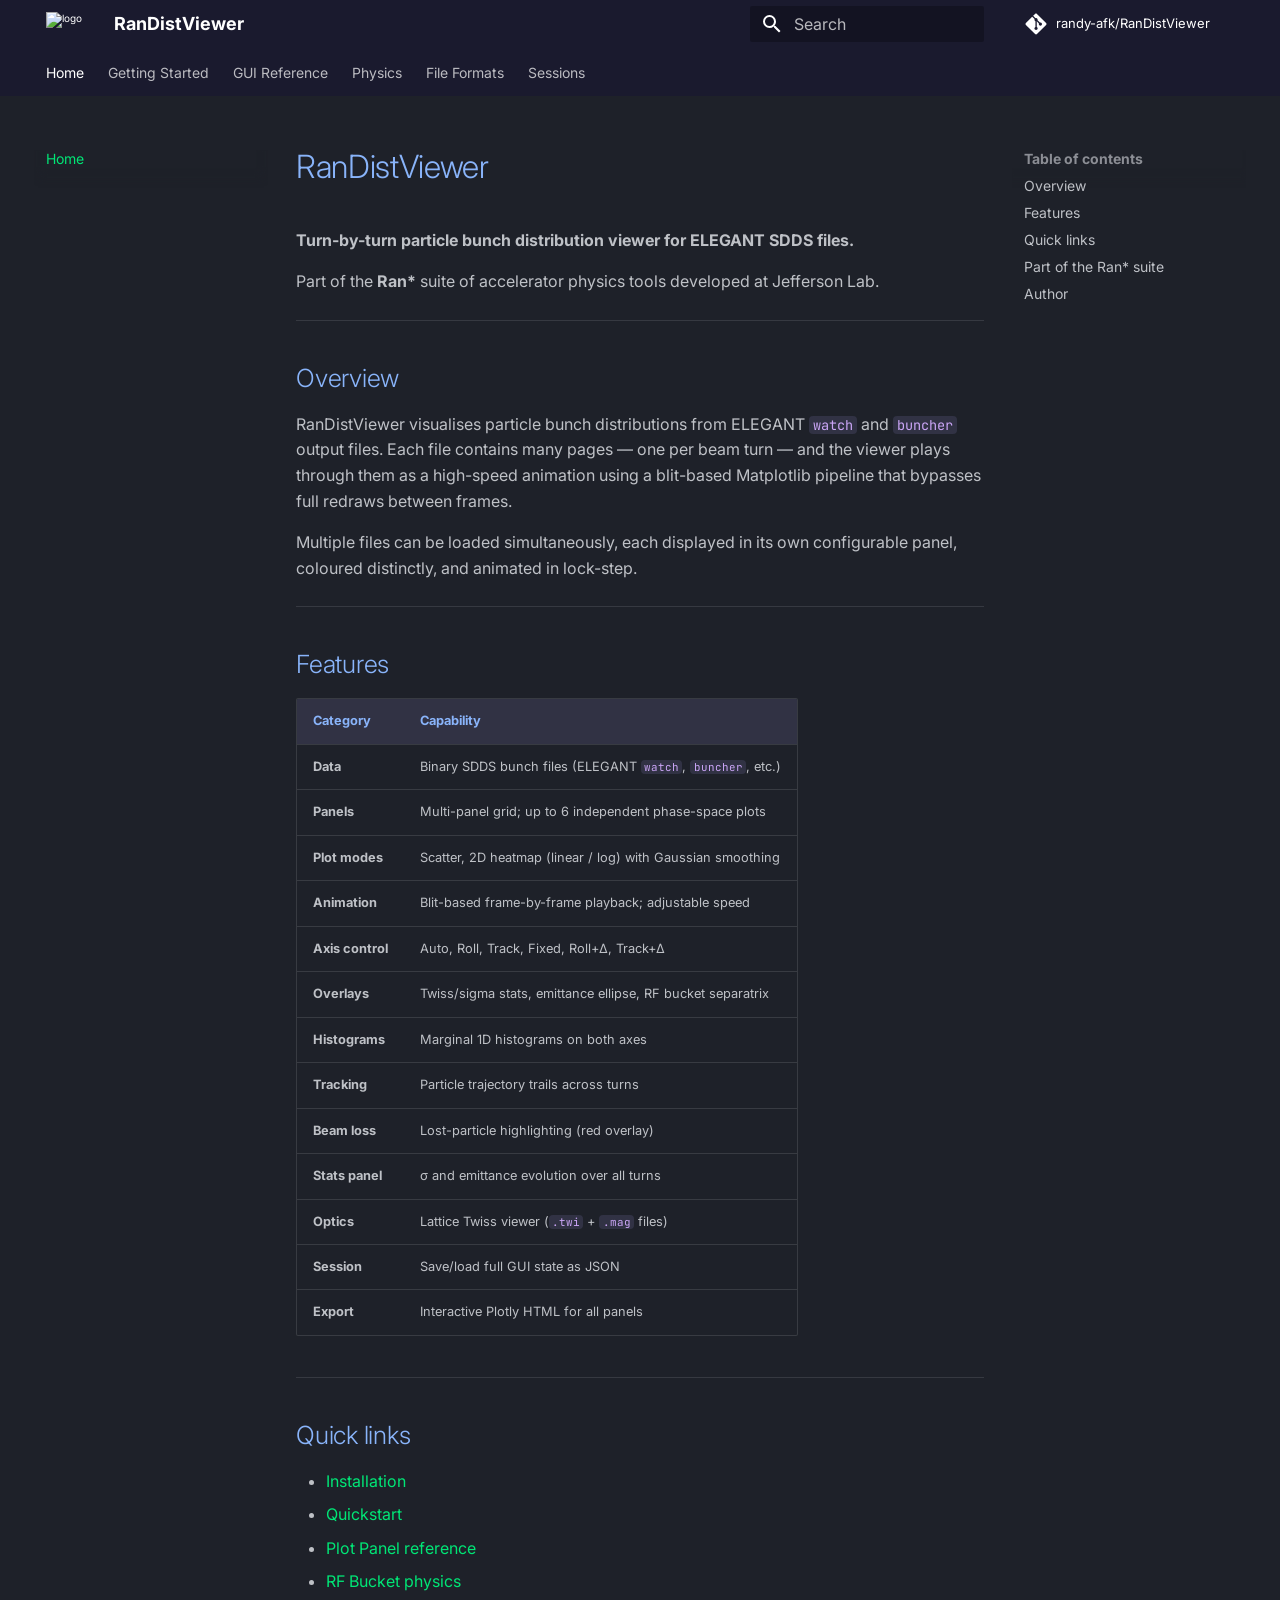
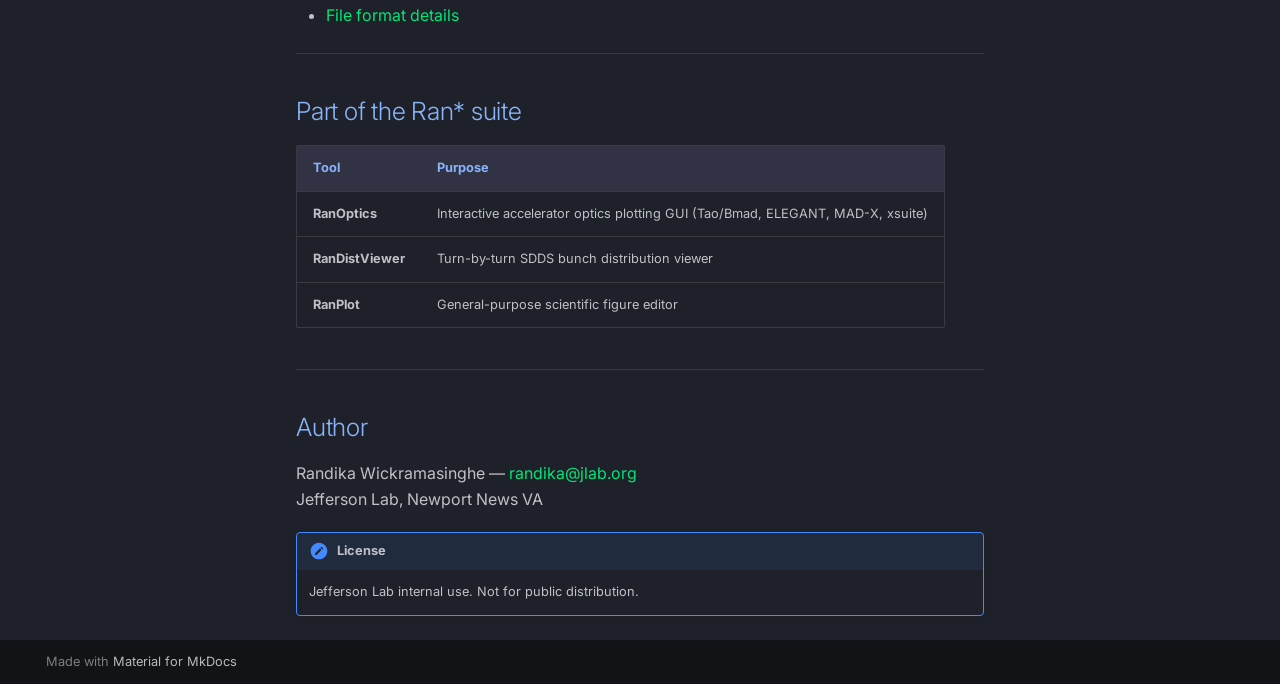
==== index.html @ 309ef25b "Deployed 8bf44b9 with MkDocs version: 1.6.1" ====
<!doctype html>
<html lang="en" class="no-js">
  <head>
    
      <meta charset="utf-8">
      <meta name="viewport" content="width=device-width,initial-scale=1">
      
      
      
        <link rel="canonical" href="https://randy-afk.github.io/RanDistViewer/">
      
      
      
        <link rel="next" href="installation/">
      
      
        
      
      
      <link rel="icon" href="assets/logo_docs.png">
      <meta name="generator" content="mkdocs-1.6.1, mkdocs-material-9.7.6">
    
    
      
        <title>RanDistViewer</title>
      
    
    
      <link rel="stylesheet" href="assets/stylesheets/main.484c7ddc.min.css">
      
        
        <link rel="stylesheet" href="assets/stylesheets/palette.ab4e12ef.min.css">
      
      


    
    
      
    
    
      
        
        
        <link rel="preconnect" href="https://fonts.gstatic.com" crossorigin>
        <link rel="stylesheet" href="https://fonts.googleapis.com/css?family=Inter:300,300i,400,400i,700,700i%7CJetBrains+Mono:400,400i,700,700i&display=fallback">
        <style>:root{--md-text-font:"Inter";--md-code-font:"JetBrains Mono"}</style>
      
    
    
      <link rel="stylesheet" href="stylesheets/extra.css">
    
    <script>__md_scope=new URL(".",location),__md_hash=e=>[...e].reduce(((e,_)=>(e<<5)-e+_.charCodeAt(0)),0),__md_get=(e,_=localStorage,t=__md_scope)=>JSON.parse(_.getItem(t.pathname+"."+e)),__md_set=(e,_,t=localStorage,a=__md_scope)=>{try{t.setItem(a.pathname+"."+e,JSON.stringify(_))}catch(e){}}</script>
    
      

    
    
  </head>
  
  
    
    
    
    
    
    <body dir="ltr" data-md-color-scheme="slate" data-md-color-primary="custom" data-md-color-accent="deep-orange">
  
    
    <input class="md-toggle" data-md-toggle="drawer" type="checkbox" id="__drawer" autocomplete="off">
    <input class="md-toggle" data-md-toggle="search" type="checkbox" id="__search" autocomplete="off">
    <label class="md-overlay" for="__drawer"></label>
    <div data-md-component="skip">
      
        
        <a href="#randistviewer" class="md-skip">
          Skip to content
        </a>
      
    </div>
    <div data-md-component="announce">
      
    </div>
    
    
      

<header class="md-header" data-md-component="header">
  <nav class="md-header__inner md-grid" aria-label="Header">
    <a href="." title="RanDistViewer" class="md-header__button md-logo" aria-label="RanDistViewer" data-md-component="logo">
      
  <img src="assets/logo_docs.png" alt="logo">

    </a>
    <label class="md-header__button md-icon" for="__drawer">
      
      <svg xmlns="http://www.w3.org/2000/svg" viewBox="0 0 24 24"><path d="M3 6h18v2H3zm0 5h18v2H3zm0 5h18v2H3z"/></svg>
    </label>
    <div class="md-header__title" data-md-component="header-title">
      <div class="md-header__ellipsis">
        <div class="md-header__topic">
          <span class="md-ellipsis">
            RanDistViewer
          </span>
        </div>
        <div class="md-header__topic" data-md-component="header-topic">
          <span class="md-ellipsis">
            
              Home
            
          </span>
        </div>
      </div>
    </div>
    
      
    
    
    
    
      
      
        <label class="md-header__button md-icon" for="__search">
          
          <svg xmlns="http://www.w3.org/2000/svg" viewBox="0 0 24 24"><path d="M9.5 3A6.5 6.5 0 0 1 16 9.5c0 1.61-.59 3.09-1.56 4.23l.27.27h.79l5 5-1.5 1.5-5-5v-.79l-.27-.27A6.52 6.52 0 0 1 9.5 16 6.5 6.5 0 0 1 3 9.5 6.5 6.5 0 0 1 9.5 3m0 2C7 5 5 7 5 9.5S7 14 9.5 14 14 12 14 9.5 12 5 9.5 5"/></svg>
        </label>
        <div class="md-search" data-md-component="search" role="dialog">
  <label class="md-search__overlay" for="__search"></label>
  <div class="md-search__inner" role="search">
    <form class="md-search__form" name="search">
      <input type="text" class="md-search__input" name="query" aria-label="Search" placeholder="Search" autocapitalize="off" autocorrect="off" autocomplete="off" spellcheck="false" data-md-component="search-query" required>
      <label class="md-search__icon md-icon" for="__search">
        
        <svg xmlns="http://www.w3.org/2000/svg" viewBox="0 0 24 24"><path d="M9.5 3A6.5 6.5 0 0 1 16 9.5c0 1.61-.59 3.09-1.56 4.23l.27.27h.79l5 5-1.5 1.5-5-5v-.79l-.27-.27A6.52 6.52 0 0 1 9.5 16 6.5 6.5 0 0 1 3 9.5 6.5 6.5 0 0 1 9.5 3m0 2C7 5 5 7 5 9.5S7 14 9.5 14 14 12 14 9.5 12 5 9.5 5"/></svg>
        
        <svg xmlns="http://www.w3.org/2000/svg" viewBox="0 0 24 24"><path d="M20 11v2H8l5.5 5.5-1.42 1.42L4.16 12l7.92-7.92L13.5 5.5 8 11z"/></svg>
      </label>
      <nav class="md-search__options" aria-label="Search">
        
        <button type="reset" class="md-search__icon md-icon" title="Clear" aria-label="Clear" tabindex="-1">
          
          <svg xmlns="http://www.w3.org/2000/svg" viewBox="0 0 24 24"><path d="M19 6.41 17.59 5 12 10.59 6.41 5 5 6.41 10.59 12 5 17.59 6.41 19 12 13.41 17.59 19 19 17.59 13.41 12z"/></svg>
        </button>
      </nav>
      
        <div class="md-search__suggest" data-md-component="search-suggest"></div>
      
    </form>
    <div class="md-search__output">
      <div class="md-search__scrollwrap" tabindex="0" data-md-scrollfix>
        <div class="md-search-result" data-md-component="search-result">
          <div class="md-search-result__meta">
            Initializing search
          </div>
          <ol class="md-search-result__list" role="presentation"></ol>
        </div>
      </div>
    </div>
  </div>
</div>
      
    
    
      <div class="md-header__source">
        <a href="https://github.com/randy-afk/RanDistViewer" title="Go to repository" class="md-source" data-md-component="source">
  <div class="md-source__icon md-icon">
    
    <svg xmlns="http://www.w3.org/2000/svg" viewBox="0 0 448 512"><!--! Font Awesome Free 7.1.0 by @fontawesome - https://fontawesome.com License - https://fontawesome.com/license/free (Icons: CC BY 4.0, Fonts: SIL OFL 1.1, Code: MIT License) Copyright 2025 Fonticons, Inc.--><path d="M439.6 236.1 244 40.5c-5.4-5.5-12.8-8.5-20.4-8.5s-15 3-20.4 8.4L162.5 81l51.5 51.5c27.1-9.1 52.7 16.8 43.4 43.7l49.7 49.7c34.2-11.8 61.2 31 35.5 56.7-26.5 26.5-70.2-2.9-56-37.3L240.3 199v121.9c25.3 12.5 22.3 41.8 9.1 55-6.4 6.4-15.2 10.1-24.3 10.1s-17.8-3.6-24.3-10.1c-17.6-17.6-11.1-46.9 11.2-56v-123c-20.8-8.5-24.6-30.7-18.6-45L142.6 101 8.5 235.1C3 240.6 0 247.9 0 255.5s3 15 8.5 20.4l195.6 195.7c5.4 5.4 12.7 8.4 20.4 8.4s15-3 20.4-8.4l194.7-194.7c5.4-5.4 8.4-12.8 8.4-20.4s-3-15-8.4-20.4"/></svg>
  </div>
  <div class="md-source__repository">
    randy-afk/RanDistViewer
  </div>
</a>
      </div>
    
  </nav>
  
</header>
    
    <div class="md-container" data-md-component="container">
      
      
        
          
            
<nav class="md-tabs" aria-label="Tabs" data-md-component="tabs">
  <div class="md-grid">
    <ul class="md-tabs__list">
      
        
  
  
  
    
  
  
    <li class="md-tabs__item md-tabs__item--active">
      <a href="." class="md-tabs__link">
        
  
  
    
  
  Home

      </a>
    </li>
  

      
        
  
  
  
  
    
    
      <li class="md-tabs__item">
        <a href="installation/" class="md-tabs__link">
          
  
  
  Getting Started

        </a>
      </li>
    
  

      
        
  
  
  
  
    
    
      <li class="md-tabs__item">
        <a href="gui/overview/" class="md-tabs__link">
          
  
  
  GUI Reference

        </a>
      </li>
    
  

      
        
  
  
  
  
    
    
      <li class="md-tabs__item">
        <a href="physics/rf_bucket/" class="md-tabs__link">
          
  
  
  Physics

        </a>
      </li>
    
  

      
        
  
  
  
  
    <li class="md-tabs__item">
      <a href="file_formats/" class="md-tabs__link">
        
  
  
    
  
  File Formats

      </a>
    </li>
  

      
        
  
  
  
  
    <li class="md-tabs__item">
      <a href="session/" class="md-tabs__link">
        
  
  
    
  
  Sessions

      </a>
    </li>
  

      
    </ul>
  </div>
</nav>
          
        
      
      <main class="md-main" data-md-component="main">
        <div class="md-main__inner md-grid">
          
            
              
              <div class="md-sidebar md-sidebar--primary" data-md-component="sidebar" data-md-type="navigation" >
                <div class="md-sidebar__scrollwrap">
                  <div class="md-sidebar__inner">
                    


  


<nav class="md-nav md-nav--primary md-nav--lifted" aria-label="Navigation" data-md-level="0">
  <label class="md-nav__title" for="__drawer">
    <a href="." title="RanDistViewer" class="md-nav__button md-logo" aria-label="RanDistViewer" data-md-component="logo">
      
  <img src="assets/logo_docs.png" alt="logo">

    </a>
    RanDistViewer
  </label>
  
    <div class="md-nav__source">
      <a href="https://github.com/randy-afk/RanDistViewer" title="Go to repository" class="md-source" data-md-component="source">
  <div class="md-source__icon md-icon">
    
    <svg xmlns="http://www.w3.org/2000/svg" viewBox="0 0 448 512"><!--! Font Awesome Free 7.1.0 by @fontawesome - https://fontawesome.com License - https://fontawesome.com/license/free (Icons: CC BY 4.0, Fonts: SIL OFL 1.1, Code: MIT License) Copyright 2025 Fonticons, Inc.--><path d="M439.6 236.1 244 40.5c-5.4-5.5-12.8-8.5-20.4-8.5s-15 3-20.4 8.4L162.5 81l51.5 51.5c27.1-9.1 52.7 16.8 43.4 43.7l49.7 49.7c34.2-11.8 61.2 31 35.5 56.7-26.5 26.5-70.2-2.9-56-37.3L240.3 199v121.9c25.3 12.5 22.3 41.8 9.1 55-6.4 6.4-15.2 10.1-24.3 10.1s-17.8-3.6-24.3-10.1c-17.6-17.6-11.1-46.9 11.2-56v-123c-20.8-8.5-24.6-30.7-18.6-45L142.6 101 8.5 235.1C3 240.6 0 247.9 0 255.5s3 15 8.5 20.4l195.6 195.7c5.4 5.4 12.7 8.4 20.4 8.4s15-3 20.4-8.4l194.7-194.7c5.4-5.4 8.4-12.8 8.4-20.4s-3-15-8.4-20.4"/></svg>
  </div>
  <div class="md-source__repository">
    randy-afk/RanDistViewer
  </div>
</a>
    </div>
  
  <ul class="md-nav__list" data-md-scrollfix>
    
      
      
  
  
    
  
  
  
    <li class="md-nav__item md-nav__item--active">
      
      <input class="md-nav__toggle md-toggle" type="checkbox" id="__toc">
      
      
        
      
      
        <label class="md-nav__link md-nav__link--active" for="__toc">
          
  
  
  <span class="md-ellipsis">
    
  
    Home
  

    
  </span>
  
  

          <span class="md-nav__icon md-icon"></span>
        </label>
      
      <a href="." class="md-nav__link md-nav__link--active">
        
  
  
  <span class="md-ellipsis">
    
  
    Home
  

    
  </span>
  
  

      </a>
      
        

<nav class="md-nav md-nav--secondary" aria-label="Table of contents">
  
  
  
    
  
  
    <label class="md-nav__title" for="__toc">
      <span class="md-nav__icon md-icon"></span>
      Table of contents
    </label>
    <ul class="md-nav__list" data-md-component="toc" data-md-scrollfix>
      
        <li class="md-nav__item">
  <a href="#overview" class="md-nav__link">
    <span class="md-ellipsis">
      
        Overview
      
    </span>
  </a>
  
</li>
      
        <li class="md-nav__item">
  <a href="#features" class="md-nav__link">
    <span class="md-ellipsis">
      
        Features
      
    </span>
  </a>
  
</li>
      
        <li class="md-nav__item">
  <a href="#quick-links" class="md-nav__link">
    <span class="md-ellipsis">
      
        Quick links
      
    </span>
  </a>
  
</li>
      
        <li class="md-nav__item">
  <a href="#part-of-the-ran-suite" class="md-nav__link">
    <span class="md-ellipsis">
      
        Part of the Ran* suite
      
    </span>
  </a>
  
</li>
      
        <li class="md-nav__item">
  <a href="#author" class="md-nav__link">
    <span class="md-ellipsis">
      
        Author
      
    </span>
  </a>
  
</li>
      
    </ul>
  
</nav>
      
    </li>
  

    
      
      
  
  
  
  
    
    
    
    
      
      
        
      
    
    
    <li class="md-nav__item md-nav__item--nested">
      
        
        
        <input class="md-nav__toggle md-toggle " type="checkbox" id="__nav_2" >
        
          
          <label class="md-nav__link" for="__nav_2" id="__nav_2_label" tabindex="0">
            
  
  
  <span class="md-ellipsis">
    
  
    Getting Started
  

    
  </span>
  
  

            <span class="md-nav__icon md-icon"></span>
          </label>
        
        <nav class="md-nav" data-md-level="1" aria-labelledby="__nav_2_label" aria-expanded="false">
          <label class="md-nav__title" for="__nav_2">
            <span class="md-nav__icon md-icon"></span>
            
  
    Getting Started
  

          </label>
          <ul class="md-nav__list" data-md-scrollfix>
            
              
                
  
  
  
  
    <li class="md-nav__item">
      <a href="installation/" class="md-nav__link">
        
  
  
  <span class="md-ellipsis">
    
  
    Installation
  

    
  </span>
  
  

      </a>
    </li>
  

              
            
              
                
  
  
  
  
    <li class="md-nav__item">
      <a href="quickstart/" class="md-nav__link">
        
  
  
  <span class="md-ellipsis">
    
  
    Quickstart
  

    
  </span>
  
  

      </a>
    </li>
  

              
            
          </ul>
        </nav>
      
    </li>
  

    
      
      
  
  
  
  
    
    
    
    
      
      
        
      
    
    
    <li class="md-nav__item md-nav__item--nested">
      
        
        
        <input class="md-nav__toggle md-toggle " type="checkbox" id="__nav_3" >
        
          
          <label class="md-nav__link" for="__nav_3" id="__nav_3_label" tabindex="0">
            
  
  
  <span class="md-ellipsis">
    
  
    GUI Reference
  

    
  </span>
  
  

            <span class="md-nav__icon md-icon"></span>
          </label>
        
        <nav class="md-nav" data-md-level="1" aria-labelledby="__nav_3_label" aria-expanded="false">
          <label class="md-nav__title" for="__nav_3">
            <span class="md-nav__icon md-icon"></span>
            
  
    GUI Reference
  

          </label>
          <ul class="md-nav__list" data-md-scrollfix>
            
              
                
  
  
  
  
    <li class="md-nav__item">
      <a href="gui/overview/" class="md-nav__link">
        
  
  
  <span class="md-ellipsis">
    
  
    Overview
  

    
  </span>
  
  

      </a>
    </li>
  

              
            
              
                
  
  
  
  
    <li class="md-nav__item">
      <a href="gui/plot_panel/" class="md-nav__link">
        
  
  
  <span class="md-ellipsis">
    
  
    Plot Panel
  

    
  </span>
  
  

      </a>
    </li>
  

              
            
              
                
  
  
  
  
    <li class="md-nav__item">
      <a href="gui/sidebar/" class="md-nav__link">
        
  
  
  <span class="md-ellipsis">
    
  
    Sidebar
  

    
  </span>
  
  

      </a>
    </li>
  

              
            
              
                
  
  
  
  
    <li class="md-nav__item">
      <a href="gui/optics_window/" class="md-nav__link">
        
  
  
  <span class="md-ellipsis">
    
  
    Optics Window
  

    
  </span>
  
  

      </a>
    </li>
  

              
            
              
                
  
  
  
  
    <li class="md-nav__item">
      <a href="gui/dialogs/" class="md-nav__link">
        
  
  
  <span class="md-ellipsis">
    
  
    Dialogs
  

    
  </span>
  
  

      </a>
    </li>
  

              
            
          </ul>
        </nav>
      
    </li>
  

    
      
      
  
  
  
  
    
    
    
    
      
      
        
      
    
    
    <li class="md-nav__item md-nav__item--nested">
      
        
        
        <input class="md-nav__toggle md-toggle " type="checkbox" id="__nav_4" >
        
          
          <label class="md-nav__link" for="__nav_4" id="__nav_4_label" tabindex="0">
            
  
  
  <span class="md-ellipsis">
    
  
    Physics
  

    
  </span>
  
  

            <span class="md-nav__icon md-icon"></span>
          </label>
        
        <nav class="md-nav" data-md-level="1" aria-labelledby="__nav_4_label" aria-expanded="false">
          <label class="md-nav__title" for="__nav_4">
            <span class="md-nav__icon md-icon"></span>
            
  
    Physics
  

          </label>
          <ul class="md-nav__list" data-md-scrollfix>
            
              
                
  
  
  
  
    <li class="md-nav__item">
      <a href="physics/rf_bucket/" class="md-nav__link">
        
  
  
  <span class="md-ellipsis">
    
  
    RF Bucket
  

    
  </span>
  
  

      </a>
    </li>
  

              
            
              
                
  
  
  
  
    <li class="md-nav__item">
      <a href="physics/beam_stats/" class="md-nav__link">
        
  
  
  <span class="md-ellipsis">
    
  
    Beam Statistics
  

    
  </span>
  
  

      </a>
    </li>
  

              
            
          </ul>
        </nav>
      
    </li>
  

    
      
      
  
  
  
  
    <li class="md-nav__item">
      <a href="file_formats/" class="md-nav__link">
        
  
  
  <span class="md-ellipsis">
    
  
    File Formats
  

    
  </span>
  
  

      </a>
    </li>
  

    
      
      
  
  
  
  
    <li class="md-nav__item">
      <a href="session/" class="md-nav__link">
        
  
  
  <span class="md-ellipsis">
    
  
    Sessions
  

    
  </span>
  
  

      </a>
    </li>
  

    
  </ul>
</nav>
                  </div>
                </div>
              </div>
            
            
              
              <div class="md-sidebar md-sidebar--secondary" data-md-component="sidebar" data-md-type="toc" >
                <div class="md-sidebar__scrollwrap">
                  <div class="md-sidebar__inner">
                    

<nav class="md-nav md-nav--secondary" aria-label="Table of contents">
  
  
  
    
  
  
    <label class="md-nav__title" for="__toc">
      <span class="md-nav__icon md-icon"></span>
      Table of contents
    </label>
    <ul class="md-nav__list" data-md-component="toc" data-md-scrollfix>
      
        <li class="md-nav__item">
  <a href="#overview" class="md-nav__link">
    <span class="md-ellipsis">
      
        Overview
      
    </span>
  </a>
  
</li>
      
        <li class="md-nav__item">
  <a href="#features" class="md-nav__link">
    <span class="md-ellipsis">
      
        Features
      
    </span>
  </a>
  
</li>
      
        <li class="md-nav__item">
  <a href="#quick-links" class="md-nav__link">
    <span class="md-ellipsis">
      
        Quick links
      
    </span>
  </a>
  
</li>
      
        <li class="md-nav__item">
  <a href="#part-of-the-ran-suite" class="md-nav__link">
    <span class="md-ellipsis">
      
        Part of the Ran* suite
      
    </span>
  </a>
  
</li>
      
        <li class="md-nav__item">
  <a href="#author" class="md-nav__link">
    <span class="md-ellipsis">
      
        Author
      
    </span>
  </a>
  
</li>
      
    </ul>
  
</nav>
                  </div>
                </div>
              </div>
            
          
          
            <div class="md-content" data-md-component="content">
              
              <article class="md-content__inner md-typeset">
                
                  


  
  


<h1 id="randistviewer">RanDistViewer</h1>
<p><strong>Turn-by-turn particle bunch distribution viewer for ELEGANT SDDS files.</strong></p>
<p>Part of the <strong>Ran*</strong> suite of accelerator physics tools developed at Jefferson Lab.</p>
<hr />
<h2 id="overview">Overview</h2>
<p>RanDistViewer visualises particle bunch distributions from ELEGANT <code>watch</code> and
<code>buncher</code> output files. Each file contains many pages — one per beam turn — and
the viewer plays through them as a high-speed animation using a blit-based
Matplotlib pipeline that bypasses full redraws between frames.</p>
<p>Multiple files can be loaded simultaneously, each displayed in its own
configurable panel, coloured distinctly, and animated in lock-step.</p>
<hr />
<h2 id="features">Features</h2>
<table>
<thead>
<tr>
<th>Category</th>
<th>Capability</th>
</tr>
</thead>
<tbody>
<tr>
<td><strong>Data</strong></td>
<td>Binary SDDS bunch files (ELEGANT <code>watch</code>, <code>buncher</code>, etc.)</td>
</tr>
<tr>
<td><strong>Panels</strong></td>
<td>Multi-panel grid; up to 6 independent phase-space plots</td>
</tr>
<tr>
<td><strong>Plot modes</strong></td>
<td>Scatter, 2D heatmap (linear / log) with Gaussian smoothing</td>
</tr>
<tr>
<td><strong>Animation</strong></td>
<td>Blit-based frame-by-frame playback; adjustable speed</td>
</tr>
<tr>
<td><strong>Axis control</strong></td>
<td>Auto, Roll, Track, Fixed, Roll+Δ, Track+Δ</td>
</tr>
<tr>
<td><strong>Overlays</strong></td>
<td>Twiss/sigma stats, emittance ellipse, RF bucket separatrix</td>
</tr>
<tr>
<td><strong>Histograms</strong></td>
<td>Marginal 1D histograms on both axes</td>
</tr>
<tr>
<td><strong>Tracking</strong></td>
<td>Particle trajectory trails across turns</td>
</tr>
<tr>
<td><strong>Beam loss</strong></td>
<td>Lost-particle highlighting (red overlay)</td>
</tr>
<tr>
<td><strong>Stats panel</strong></td>
<td>σ and emittance evolution over all turns</td>
</tr>
<tr>
<td><strong>Optics</strong></td>
<td>Lattice Twiss viewer (<code>.twi</code> + <code>.mag</code> files)</td>
</tr>
<tr>
<td><strong>Session</strong></td>
<td>Save/load full GUI state as JSON</td>
</tr>
<tr>
<td><strong>Export</strong></td>
<td>Interactive Plotly HTML for all panels</td>
</tr>
</tbody>
</table>
<hr />
<h2 id="quick-links">Quick links</h2>
<ul>
<li><a href="installation/">Installation</a></li>
<li><a href="quickstart/">Quickstart</a></li>
<li><a href="gui/plot_panel/">Plot Panel reference</a></li>
<li><a href="physics/rf_bucket/">RF Bucket physics</a></li>
<li><a href="file_formats/">File format details</a></li>
</ul>
<hr />
<h2 id="part-of-the-ran-suite">Part of the Ran* suite</h2>
<table>
<thead>
<tr>
<th>Tool</th>
<th>Purpose</th>
</tr>
</thead>
<tbody>
<tr>
<td><strong>RanOptics</strong></td>
<td>Interactive accelerator optics plotting GUI (Tao/Bmad, ELEGANT, MAD-X, xsuite)</td>
</tr>
<tr>
<td><strong>RanDistViewer</strong></td>
<td>Turn-by-turn SDDS bunch distribution viewer</td>
</tr>
<tr>
<td><strong>RanPlot</strong></td>
<td>General-purpose scientific figure editor</td>
</tr>
</tbody>
</table>
<hr />
<h2 id="author">Author</h2>
<p>Randika Wickramasinghe — <a href="mailto:randika@jlab.org">randika@jlab.org</a><br />
Jefferson Lab, Newport News VA</p>
<div class="admonition note">
<p class="admonition-title">License</p>
<p>Jefferson Lab internal use. Not for public distribution.</p>
</div>












                
              </article>
            </div>
          
          
<script>var target=document.getElementById(location.hash.slice(1));target&&target.name&&(target.checked=target.name.startsWith("__tabbed_"))</script>
        </div>
        
          <button type="button" class="md-top md-icon" data-md-component="top" hidden>
  
  <svg xmlns="http://www.w3.org/2000/svg" viewBox="0 0 24 24"><path d="M13 20h-2V8l-5.5 5.5-1.42-1.42L12 4.16l7.92 7.92-1.42 1.42L13 8z"/></svg>
  Back to top
</button>
        
      </main>
      
        <footer class="md-footer">
  
  <div class="md-footer-meta md-typeset">
    <div class="md-footer-meta__inner md-grid">
      <div class="md-copyright">
  
  
    Made with
    <a href="https://squidfunk.github.io/mkdocs-material/" target="_blank" rel="noopener">
      Material for MkDocs
    </a>
  
</div>
      
    </div>
  </div>
</footer>
      
    </div>
    <div class="md-dialog" data-md-component="dialog">
      <div class="md-dialog__inner md-typeset"></div>
    </div>
    
    
    
      
      
      <script id="__config" type="application/json">{"annotate": null, "base": ".", "features": ["navigation.tabs", "navigation.sections", "navigation.top", "search.highlight", "search.suggest", "content.code.copy"], "search": "assets/javascripts/workers/search.2c215733.min.js", "tags": null, "translations": {"clipboard.copied": "Copied to clipboard", "clipboard.copy": "Copy to clipboard", "search.result.more.one": "1 more on this page", "search.result.more.other": "# more on this page", "search.result.none": "No matching documents", "search.result.one": "1 matching document", "search.result.other": "# matching documents", "search.result.placeholder": "Type to start searching", "search.result.term.missing": "Missing", "select.version": "Select version"}, "version": null}</script>
    
    
      <script src="assets/javascripts/bundle.79ae519e.min.js"></script>
      
    
  </body>
</html>
---- assets/stylesheets/main.484c7ddc.min.css ----
@charset "UTF-8";html{-webkit-text-size-adjust:none;-moz-text-size-adjust:none;text-size-adjust:none;box-sizing:border-box}*,:after,:before{box-sizing:inherit}@media (prefers-reduced-motion){*,:after,:before{transition:none!important}}body{margin:0}a,button,input,label{-webkit-tap-highlight-color:transparent}a{color:inherit;text-decoration:none}hr{border:0;box-sizing:initial;display:block;height:.05rem;overflow:visible;padding:0}small{font-size:80%}sub,sup{line-height:1em}img{border-style:none}table{border-collapse:initial;border-spacing:0}td,th{font-weight:400;vertical-align:top}button{background:#0000;border:0;font-family:inherit;font-size:inherit;margin:0;padding:0}input{border:0;outline:none}:root{--md-primary-fg-color:#4051b5;--md-primary-fg-color--light:#5d6cc0;--md-primary-fg-color--dark:#303fa1;--md-primary-bg-color:#fff;--md-primary-bg-color--light:#ffffffb3;--md-accent-fg-color:#526cfe;--md-accent-fg-color--transparent:#526cfe1a;--md-accent-bg-color:#fff;--md-accent-bg-color--light:#ffffffb3}[data-md-color-scheme=default]{color-scheme:light}[data-md-color-scheme=default] img[src$="#gh-dark-mode-only"],[data-md-color-scheme=default] img[src$="#only-dark"]{display:none}:root,[data-md-color-scheme=default]{--md-hue:225deg;--md-default-fg-color:#000000de;--md-default-fg-color--light:#0000008a;--md-default-fg-color--lighter:#00000052;--md-default-fg-color--lightest:#00000012;--md-default-bg-color:#fff;--md-default-bg-color--light:#ffffffb3;--md-default-bg-color--lighter:#ffffff4d;--md-default-bg-color--lightest:#ffffff1f;--md-code-fg-color:#36464e;--md-code-bg-color:#f5f5f5;--md-code-bg-color--light:#f5f5f5b3;--md-code-bg-color--lighter:#f5f5f54d;--md-code-hl-color:#4287ff;--md-code-hl-color--light:#4287ff1a;--md-code-hl-number-color:#d52a2a;--md-code-hl-special-color:#db1457;--md-code-hl-function-color:#a846b9;--md-code-hl-constant-color:#6e59d9;--md-code-hl-keyword-color:#3f6ec6;--md-code-hl-string-color:#1c7d4d;--md-code-hl-name-color:var(--md-code-fg-color);--md-code-hl-operator-color:var(--md-default-fg-color--light);--md-code-hl-punctuation-color:var(--md-default-fg-color--light);--md-code-hl-comment-color:var(--md-default-fg-color--light);--md-code-hl-generic-color:var(--md-default-fg-color--light);--md-code-hl-variable-color:var(--md-default-fg-color--light);--md-typeset-color:var(--md-default-fg-color);--md-typeset-a-color:var(--md-primary-fg-color);--md-typeset-del-color:#f5503d26;--md-typeset-ins-color:#0bd57026;--md-typeset-kbd-color:#fafafa;--md-typeset-kbd-accent-color:#fff;--md-typeset-kbd-border-color:#b8b8b8;--md-typeset-mark-color:#ffff0080;--md-typeset-table-color:#0000001f;--md-typeset-table-color--light:rgba(0,0,0,.035);--md-admonition-fg-color:var(--md-default-fg-color);--md-admonition-bg-color:var(--md-default-bg-color);--md-warning-fg-color:#000000de;--md-warning-bg-color:#ff9;--md-footer-fg-color:#fff;--md-footer-fg-color--light:#ffffffb3;--md-footer-fg-color--lighter:#ffffff73;--md-footer-bg-color:#000000de;--md-footer-bg-color--dark:#00000052;--md-shadow-z1:0 0.2rem 0.5rem #0000000d,0 0 0.05rem #0000001a;--md-shadow-z2:0 0.2rem 0.5rem #0000001a,0 0 0.05rem #00000040;--md-shadow-z3:0 0.2rem 0.5rem #0003,0 0 0.05rem #00000059}.md-icon svg{fill:currentcolor;display:block;height:1.2rem;width:1.2rem}body{-webkit-font-smoothing:antialiased;-moz-osx-font-smoothing:grayscale;--md-text-font-family:var(--md-text-font,_),-apple-system,BlinkMacSystemFont,Helvetica,Arial,sans-serif;--md-code-font-family:var(--md-code-font,_),SFMono-Regular,Consolas,Menlo,monospace}aside,body,input{font-feature-settings:"kern","liga";color:var(--md-typeset-color);font-family:var(--md-text-font-family)}code,kbd,pre{font-feature-settings:"kern";font-family:var(--md-code-font-family)}:root{--md-typeset-table-sort-icon:url('data:image/svg+xml;charset=utf-8,<svg xmlns="http://www.w3.org/2000/svg" viewBox="0 0 24 24"><path d="m18 21-4-4h3V7h-3l4-4 4 4h-3v10h3M2 19v-2h10v2M2 13v-2h7v2M2 7V5h4v2z"/></svg>');--md-typeset-table-sort-icon--asc:url('data:image/svg+xml;charset=utf-8,<svg xmlns="http://www.w3.org/2000/svg" viewBox="0 0 24 24"><path d="M19 17h3l-4 4-4-4h3V3h2M2 17h10v2H2M6 5v2H2V5m0 6h7v2H2z"/></svg>');--md-typeset-table-sort-icon--desc:url('data:image/svg+xml;charset=utf-8,<svg xmlns="http://www.w3.org/2000/svg" viewBox="0 0 24 24"><path d="M19 7h3l-4-4-4 4h3v14h2M2 17h10v2H2M6 5v2H2V5m0 6h7v2H2z"/></svg>')}.md-typeset{-webkit-print-color-adjust:exact;color-adjust:exact;font-size:.8rem;line-height:1.6;overflow-wrap:break-word}@media print{.md-typeset{font-size:.68rem}}.md-typeset blockquote,.md-typeset dl,.md-typeset figure,.md-typeset ol,.md-typeset pre,.md-typeset ul{margin-bottom:1em;margin-top:1em}.md-typeset h1{color:var(--md-default-fg-color--light);font-size:2em;line-height:1.3;margin:0 0 1.25em}.md-typeset h1,.md-typeset h2{font-weight:300;letter-spacing:-.01em}.md-typeset h2{font-size:1.5625em;line-height:1.4;margin:1.6em 0 .64em}.md-typeset h3{font-size:1.25em;font-weight:400;letter-spacing:-.01em;line-height:1.5;margin:1.6em 0 .8em}.md-typeset h2+h3{margin-top:.8em}.md-typeset h4{font-weight:700;letter-spacing:-.01em;margin:1em 0}.md-typeset h5,.md-typeset h6{color:var(--md-default-fg-color--light);font-size:.8em;font-weight:700;letter-spacing:-.01em;margin:1.25em 0}.md-typeset h5{text-transform:uppercase}.md-typeset h5 code{text-transform:none}.md-typeset hr{border-bottom:.05rem solid var(--md-default-fg-color--lightest);display:flow-root;margin:1.5em 0}.md-typeset a{color:var(--md-typeset-a-color);word-break:break-word}.md-typeset a,.md-typeset a:before{transition:color 125ms}.md-typeset a:focus,.md-typeset a:hover{color:var(--md-accent-fg-color)}.md-typeset a:focus code,.md-typeset a:hover code{background-color:var(--md-accent-fg-color--transparent);color:var(--md-accent-fg-color)}.md-typeset a code{color:var(--md-typeset-a-color)}.md-typeset a.focus-visible{outline-color:var(--md-accent-fg-color);outline-offset:.2rem}.md-typeset code,.md-typeset kbd,.md-typeset pre{color:var(--md-code-fg-color);direction:ltr;font-variant-ligatures:none;transition:background-color 125ms}@media print{.md-typeset code,.md-typeset kbd,.md-typeset pre{white-space:pre-wrap}}.md-typeset code{background-color:var(--md-code-bg-color);border-radius:.1rem;-webkit-box-decoration-break:clone;box-decoration-break:clone;font-size:.85em;padding:0 .2941176471em;transition:color 125ms,background-color 125ms;word-break:break-word}.md-typeset code:not(.focus-visible){-webkit-tap-highlight-color:transparent;outline:none}.md-typeset pre{display:flow-root;line-height:1.4;position:relative}.md-typeset pre>code{-webkit-box-decoration-break:slice;box-decoration-break:slice;box-shadow:none;display:block;margin:0;outline-color:var(--md-accent-fg-color);overflow:auto;padding:.7720588235em 1.1764705882em;scrollbar-color:var(--md-default-fg-color--lighter) #0000;scrollbar-width:thin;touch-action:auto;word-break:normal}.md-typeset pre>code:hover{scrollbar-color:var(--md-accent-fg-color) #0000}.md-typeset pre>code::-webkit-scrollbar{height:.2rem;width:.2rem}.md-typeset pre>code::-webkit-scrollbar-thumb{background-color:var(--md-default-fg-color--lighter)}.md-typeset pre>code::-webkit-scrollbar-thumb:hover{background-color:var(--md-accent-fg-color)}.md-typeset kbd{background-color:var(--md-typeset-kbd-color);border-radius:.1rem;box-shadow:0 .1rem 0 .05rem var(--md-typeset-kbd-border-color),0 .1rem 0 var(--md-typeset-kbd-border-color),0 -.1rem .2rem var(--md-typeset-kbd-accent-color) inset;color:var(--md-default-fg-color);display:inline-block;font-size:.75em;padding:0 .6666666667em;vertical-align:text-top;word-break:break-word}.md-typeset mark{background-color:var(--md-typeset-mark-color);-webkit-box-decoration-break:clone;box-decoration-break:clone;color:inherit;word-break:break-word}.md-typeset abbr{cursor:help;text-decoration:none}.md-typeset [data-preview],.md-typeset abbr{border-bottom:.05rem dotted var(--md-default-fg-color--light)}.md-typeset small{opacity:.75}[dir=ltr] .md-typeset sub,[dir=ltr] .md-typeset sup{margin-left:.078125em}[dir=rtl] .md-typeset sub,[dir=rtl] .md-typeset sup{margin-right:.078125em}[dir=ltr] .md-typeset blockquote{padding-left:.6rem}[dir=rtl] .md-typeset blockquote{padding-right:.6rem}[dir=ltr] .md-typeset blockquote{border-left:.2rem solid var(--md-default-fg-color--lighter)}[dir=rtl] .md-typeset blockquote{border-right:.2rem solid var(--md-default-fg-color--lighter)}.md-typeset blockquote{color:var(--md-default-fg-color--light);margin-left:0;margin-right:0}.md-typeset ul{list-style-type:disc}.md-typeset ul[type]{list-style-type:revert-layer}[dir=ltr] .md-typeset ol,[dir=ltr] .md-typeset ul{margin-left:.625em}[dir=rtl] .md-typeset ol,[dir=rtl] .md-typeset ul{margin-right:.625em}.md-typeset ol,.md-typeset ul{padding:0}.md-typeset ol:not([hidden]),.md-typeset ul:not([hidden]){display:flow-root}.md-typeset ol ol,.md-typeset ul ol{list-style-type:lower-alpha}.md-typeset ol ol ol,.md-typeset ul ol ol{list-style-type:lower-roman}.md-typeset ol ol ol ol,.md-typeset ul ol ol ol{list-style-type:upper-alpha}.md-typeset ol ol ol ol ol,.md-typeset ul ol ol ol ol{list-style-type:upper-roman}.md-typeset ol[type],.md-typeset ul[type]{list-style-type:revert-layer}[dir=ltr] .md-typeset ol li,[dir=ltr] .md-typeset ul li{margin-left:1.25em}[dir=rtl] .md-typeset ol li,[dir=rtl] .md-typeset ul li{margin-right:1.25em}.md-typeset ol li,.md-typeset ul li{margin-bottom:.5em}.md-typeset ol li blockquote,.md-typeset ol li p,.md-typeset ul li blockquote,.md-typeset ul li p{margin:.5em 0}.md-typeset ol li:last-child,.md-typeset ul li:last-child{margin-bottom:0}[dir=ltr] .md-typeset ol li ol,[dir=ltr] .md-typeset ol li ul,[dir=ltr] .md-typeset ul li ol,[dir=ltr] .md-typeset ul li ul{margin-left:.625em}[dir=rtl] .md-typeset ol li ol,[dir=rtl] .md-typeset ol li ul,[dir=rtl] .md-typeset ul li ol,[dir=rtl] .md-typeset ul li ul{margin-right:.625em}.md-typeset ol li ol,.md-typeset ol li ul,.md-typeset ul li ol,.md-typeset ul li ul{margin-bottom:.5em;margin-top:.5em}[dir=ltr] .md-typeset dd{margin-left:1.875em}[dir=rtl] .md-typeset dd{margin-right:1.875em}.md-typeset dd{margin-bottom:1.5em;margin-top:1em}.md-typeset img,.md-typeset svg,.md-typeset video{height:auto;max-width:100%}.md-typeset img[align=left]{margin:1em 1em 1em 0}.md-typeset img[align=right]{margin:1em 0 1em 1em}.md-typeset img[align]:only-child{margin-top:0}.md-typeset figure{display:flow-root;margin:1em auto;max-width:100%;text-align:center;width:fit-content}.md-typeset figure img{display:block;margin:0 auto}.md-typeset figcaption{font-style:italic;margin:1em auto;max-width:24rem}.md-typeset iframe{max-width:100%}.md-typeset table:not([class]){background-color:var(--md-default-bg-color);border:.05rem solid var(--md-typeset-table-color);border-radius:.1rem;display:inline-block;font-size:.64rem;max-width:100%;overflow:auto;touch-action:auto}@media print{.md-typeset table:not([class]){display:table}}.md-typeset table:not([class])+*{margin-top:1.5em}.md-typeset table:not([class]) td>:first-child,.md-typeset table:not([class]) th>:first-child{margin-top:0}.md-typeset table:not([class]) td>:last-child,.md-typeset table:not([class]) th>:last-child{margin-bottom:0}.md-typeset table:not([class]) td:not([align]),.md-typeset table:not([class]) th:not([align]){text-align:left}[dir=rtl] .md-typeset table:not([class]) td:not([align]),[dir=rtl] .md-typeset table:not([class]) th:not([align]){text-align:right}.md-typeset table:not([class]) th{font-weight:700;min-width:5rem;padding:.9375em 1.25em;vertical-align:top}.md-typeset table:not([class]) td{border-top:.05rem solid var(--md-typeset-table-color);padding:.9375em 1.25em;vertical-align:top}.md-typeset table:not([class]) tbody tr{transition:background-color 125ms}.md-typeset table:not([class]) tbody tr:hover{background-color:var(--md-typeset-table-color--light);box-shadow:0 .05rem 0 var(--md-default-bg-color) inset}.md-typeset table:not([class]) a{word-break:normal}.md-typeset table th[role=columnheader]{cursor:pointer}[dir=ltr] .md-typeset table th[role=columnheader]:after{margin-left:.5em}[dir=rtl] .md-typeset table th[role=columnheader]:after{margin-right:.5em}.md-typeset table th[role=columnheader]:after{content:"";display:inline-block;height:1.2em;-webkit-mask-image:var(--md-typeset-table-sort-icon);mask-image:var(--md-typeset-table-sort-icon);-webkit-mask-repeat:no-repeat;mask-repeat:no-repeat;-webkit-mask-size:contain;mask-size:contain;transition:background-color 125ms;vertical-align:text-bottom;width:1.2em}.md-typeset table th[role=columnheader]:hover:after{background-color:var(--md-default-fg-color--lighter)}.md-typeset table th[role=columnheader][aria-sort=ascending]:after{background-color:var(--md-default-fg-color--light);-webkit-mask-image:var(--md-typeset-table-sort-icon--asc);mask-image:var(--md-typeset-table-sort-icon--asc)}.md-typeset table th[role=columnheader][aria-sort=descending]:after{background-color:var(--md-default-fg-color--light);-webkit-mask-image:var(--md-typeset-table-sort-icon--desc);mask-image:var(--md-typeset-table-sort-icon--desc)}.md-typeset__scrollwrap{margin:1em -.8rem;overflow-x:auto;touch-action:auto}.md-typeset__table{display:inline-block;margin-bottom:.5em;padding:0 .8rem}@media print{.md-typeset__table{display:block}}html .md-typeset__table table{display:table;margin:0;overflow:hidden;width:100%}@media screen and (max-width:44.984375em){.md-content__inner>pre{margin:1em -.8rem}.md-content__inner>pre code{border-radius:0}}.md-typeset .md-author{border-radius:100%;display:block;flex-shrink:0;height:1.6rem;overflow:hidden;position:relative;transition:color 125ms,transform 125ms;width:1.6rem}.md-typeset .md-author img{display:block}.md-typeset .md-author--more{background:var(--md-default-fg-color--lightest);color:var(--md-default-fg-color--lighter);font-size:.6rem;font-weight:700;line-height:1.6rem;text-align:center}.md-typeset .md-author--long{height:2.4rem;width:2.4rem}.md-typeset a.md-author{transform:scale(1)}.md-typeset a.md-author img{border-radius:100%;filter:grayscale(100%) opacity(75%);transition:filter 125ms}.md-typeset a.md-author:focus,.md-typeset a.md-author:hover{transform:scale(1.1);z-index:1}.md-typeset a.md-author:focus img,.md-typeset a.md-author:hover img{filter:grayscale(0)}.md-banner{background-color:var(--md-footer-bg-color);color:var(--md-footer-fg-color);overflow:auto}@media print{.md-banner{display:none}}.md-banner--warning{background-color:var(--md-warning-bg-color);color:var(--md-warning-fg-color)}.md-banner__inner{font-size:.7rem;margin:.6rem auto;padding:0 .8rem}[dir=ltr] .md-banner__button{float:right}[dir=rtl] .md-banner__button{float:left}.md-banner__button{color:inherit;cursor:pointer;transition:opacity .25s}.no-js .md-banner__button{display:none}.md-banner__button:hover{opacity:.7}html{font-size:125%;height:100%;overflow-x:hidden}@media screen and (min-width:100em){html{font-size:137.5%}}@media screen and (min-width:125em){html{font-size:150%}}body{background-color:var(--md-default-bg-color);display:flex;flex-direction:column;font-size:.5rem;min-height:100%;position:relative;width:100%}@media print{body{display:block}}@media screen and (max-width:59.984375em){body[data-md-scrolllock]{position:fixed}}.md-grid{margin-left:auto;margin-right:auto;max-width:61rem}.md-container{display:flex;flex-direction:column;flex-grow:1}@media print{.md-container{display:block}}.md-main{flex-grow:1}.md-main__inner{display:flex;height:100%;margin-top:1.5rem}.md-ellipsis{overflow:hidden;text-overflow:ellipsis}.md-toggle{display:none}.md-option{height:0;opacity:0;position:absolute;width:0}.md-option:checked+label:not([hidden]){display:block}.md-option.focus-visible+label{outline-color:var(--md-accent-fg-color);outline-style:auto}.md-skip{background-color:var(--md-default-fg-color);border-radius:.1rem;color:var(--md-default-bg-color);font-size:.64rem;margin:.5rem;opacity:0;outline-color:var(--md-accent-fg-color);padding:.3rem .5rem;position:fixed;transform:translateY(.4rem);z-index:-1}.md-skip:focus{opacity:1;transform:translateY(0);transition:transform .25s cubic-bezier(.4,0,.2,1),opacity 175ms 75ms;z-index:10}@page{margin:25mm}:root{--md-clipboard-icon:url('data:image/svg+xml;charset=utf-8,<svg xmlns="http://www.w3.org/2000/svg" viewBox="0 0 24 24"><path d="M19 21H8V7h11m0-2H8a2 2 0 0 0-2 2v14a2 2 0 0 0 2 2h11a2 2 0 0 0 2-2V7a2 2 0 0 0-2-2m-3-4H4a2 2 0 0 0-2 2v14h2V3h12z"/></svg>')}.md-clipboard{border-radius:.1rem;color:var(--md-default-fg-color--lightest);cursor:pointer;height:1.5em;outline-color:var(--md-accent-fg-color);outline-offset:.1rem;transition:color .25s;width:1.5em;z-index:1}@media print{.md-clipboard{display:none}}.md-clipboard:not(.focus-visible){-webkit-tap-highlight-color:transparent;outline:none}:hover>.md-clipboard{color:var(--md-default-fg-color--light)}.md-clipboard:focus,.md-clipboard:hover{color:var(--md-accent-fg-color)}.md-clipboard:after{background-color:currentcolor;content:"";display:block;height:1.125em;margin:0 auto;-webkit-mask-image:var(--md-clipboard-icon);mask-image:var(--md-clipboard-icon);-webkit-mask-position:center;mask-position:center;-webkit-mask-repeat:no-repeat;mask-repeat:no-repeat;-webkit-mask-size:contain;mask-size:contain;width:1.125em}.md-clipboard--inline{cursor:pointer}.md-clipboard--inline code{transition:color .25s,background-color .25s}.md-clipboard--inline:focus code,.md-clipboard--inline:hover code{background-color:var(--md-accent-fg-color--transparent);color:var(--md-accent-fg-color)}:root{--md-code-select-icon:url('data:image/svg+xml;charset=utf-8,<svg xmlns="http://www.w3.org/2000/svg" viewBox="0 0 24 24"><path d="M19 19h-4v2h4c1.1 0 2-.9 2-2v-4h-2m0-12h-4v2h4v4h2V5c0-1.1-.9-2-2-2M5 5h4V3H5c-1.1 0-2 .9-2 2v4h2m0 6H3v4c0 1.1.9 2 2 2h4v-2H5zm2-4h2v2H7zm4 0h2v2h-2zm4 0h2v2h-2zM7 7h2v2H7zm4 0h2v2h-2zm4 0h2v2h-2zm-8 8h2v2H7zm4 0h2v2h-2zm4 0h2v2h-2z"/></svg>');--md-code-copy-icon:url('data:image/svg+xml;charset=utf-8,<svg xmlns="http://www.w3.org/2000/svg" viewBox="0 0 24 24"><path d="M19 21H8V7h11m0-2H8a2 2 0 0 0-2 2v14a2 2 0 0 0 2 2h11a2 2 0 0 0 2-2V7a2 2 0 0 0-2-2m-3-4H4a2 2 0 0 0-2 2v14h2V3h12z"/></svg>')}.md-typeset .md-code__content{display:grid}.md-code__nav{background-color:var(--md-code-bg-color--lighter);border-radius:.1rem;display:flex;gap:.2rem;padding:.2rem;position:absolute;right:.25em;top:.25em;transition:background-color .25s;z-index:1}:hover>.md-code__nav{background-color:var(--md-code-bg-color--light)}.md-code__button{color:var(--md-default-fg-color--lightest);cursor:pointer;display:block;height:1.5em;outline-color:var(--md-accent-fg-color);outline-offset:.1rem;transition:color .25s;width:1.5em}:hover>*>.md-code__button{color:var(--md-default-fg-color--light)}.md-code__button.focus-visible,.md-code__button:hover{color:var(--md-accent-fg-color)}.md-code__button--active{color:var(--md-default-fg-color)!important}.md-code__button:after{background-color:currentcolor;content:"";display:block;height:1.125em;margin:0 auto;-webkit-mask-position:center;mask-position:center;-webkit-mask-repeat:no-repeat;mask-repeat:no-repeat;-webkit-mask-size:contain;mask-size:contain;width:1.125em}.md-code__button[data-md-type=select]:after{-webkit-mask-image:var(--md-code-select-icon);mask-image:var(--md-code-select-icon)}.md-code__button[data-md-type=copy]:after{-webkit-mask-image:var(--md-code-copy-icon);mask-image:var(--md-code-copy-icon)}@keyframes consent{0%{opacity:0;transform:translateY(100%)}to{opacity:1;transform:translateY(0)}}@keyframes overlay{0%{opacity:0}to{opacity:1}}.md-consent__overlay{animation:overlay .25s both;-webkit-backdrop-filter:blur(.1rem);backdrop-filter:blur(.1rem);background-color:#0000008a;height:100%;opacity:1;position:fixed;top:0;width:100%;z-index:5}.md-consent__inner{animation:consent .5s cubic-bezier(.1,.7,.1,1) both;background-color:var(--md-default-bg-color);border:0;border-radius:.1rem;bottom:0;box-shadow:0 0 .2rem #0000001a,0 .2rem .4rem #0003;max-height:100%;overflow:auto;padding:0;position:fixed;width:100%;z-index:5}.md-consent__form{padding:.8rem}.md-consent__settings{display:none;margin:1em 0}input:checked+.md-consent__settings{display:block}.md-consent__controls{margin-bottom:.8rem}.md-typeset .md-consent__controls .md-button{display:inline}@media screen and (max-width:44.984375em){.md-typeset .md-consent__controls .md-button{display:block;margin-top:.4rem;text-align:center;width:100%}}.md-consent label{cursor:pointer}.md-content{flex-grow:1;min-width:0}.md-content__inner{margin:0 .8rem 1.2rem;padding-top:.6rem}@media screen and (min-width:76.25em){[dir=ltr] .md-sidebar--primary:not([hidden])~.md-content>.md-content__inner{margin-left:1.2rem}[dir=ltr] .md-sidebar--secondary:not([hidden])~.md-content>.md-content__inner,[dir=rtl] .md-sidebar--primary:not([hidden])~.md-content>.md-content__inner{margin-right:1.2rem}[dir=rtl] .md-sidebar--secondary:not([hidden])~.md-content>.md-content__inner{margin-left:1.2rem}}.md-content__inner:before{content:"";display:block;height:.4rem}.md-content__inner>:last-child{margin-bottom:0}[dir=ltr] .md-content__button{float:right}[dir=rtl] .md-content__button{float:left}[dir=ltr] .md-content__button{margin-left:.4rem}[dir=rtl] .md-content__button{margin-right:.4rem}.md-content__button{margin:.4rem 0;padding:0}@media print{.md-content__button{display:none}}.md-typeset .md-content__button{color:var(--md-default-fg-color--lighter)}.md-content__button svg{display:inline;vertical-align:top}[dir=rtl] .md-content__button svg{transform:scaleX(-1)}[dir=ltr] .md-dialog{right:.8rem}[dir=rtl] .md-dialog{left:.8rem}.md-dialog{background-color:var(--md-default-fg-color);border-radius:.1rem;bottom:.8rem;box-shadow:var(--md-shadow-z3);min-width:11.1rem;opacity:0;padding:.4rem .6rem;pointer-events:none;position:fixed;transform:translateY(100%);transition:transform 0ms .4s,opacity .4s;z-index:4}@media print{.md-dialog{display:none}}.md-dialog--active{opacity:1;pointer-events:auto;transform:translateY(0);transition:transform .4s cubic-bezier(.075,.85,.175,1),opacity .4s}.md-dialog__inner{color:var(--md-default-bg-color);font-size:.7rem}.md-feedback{margin:2em 0 1em;text-align:center}.md-feedback fieldset{border:none;margin:0;padding:0}.md-feedback__title{font-weight:700;margin:1em auto}.md-feedback__inner{position:relative}.md-feedback__list{display:flex;flex-wrap:wrap;place-content:baseline center;position:relative}.md-feedback__list:hover .md-icon:not(:disabled){color:var(--md-default-fg-color--lighter)}:disabled .md-feedback__list{min-height:1.8rem}.md-feedback__icon{color:var(--md-default-fg-color--light);cursor:pointer;flex-shrink:0;margin:0 .1rem;transition:color 125ms}.md-feedback__icon:not(:disabled).md-icon:hover{color:var(--md-accent-fg-color)}.md-feedback__icon:disabled{color:var(--md-default-fg-color--lightest);pointer-events:none}.md-feedback__note{opacity:0;position:relative;transform:translateY(.4rem);transition:transform .4s cubic-bezier(.1,.7,.1,1),opacity .15s}.md-feedback__note>*{margin:0 auto;max-width:16rem}:disabled .md-feedback__note{opacity:1;transform:translateY(0)}@media print{.md-feedback{display:none}}.md-footer{background-color:var(--md-footer-bg-color);color:var(--md-footer-fg-color)}@media print{.md-footer{display:none}}.md-footer__inner{justify-content:space-between;overflow:auto;padding:.2rem}.md-footer__inner:not([hidden]){display:flex}.md-footer__link{align-items:end;display:flex;flex-grow:0.01;margin-bottom:.4rem;margin-top:1rem;max-width:100%;outline-color:var(--md-accent-fg-color);overflow:hidden;transition:opacity .25s}.md-footer__link:focus,.md-footer__link:hover{opacity:.7}[dir=rtl] .md-footer__link svg{transform:scaleX(-1)}@media screen and (max-width:44.984375em){.md-footer__link--prev{flex-shrink:0}.md-footer__link--prev .md-footer__title{display:none}}[dir=ltr] .md-footer__link--next{margin-left:auto}[dir=rtl] .md-footer__link--next{margin-right:auto}.md-footer__link--next{text-align:right}[dir=rtl] .md-footer__link--next{text-align:left}.md-footer__title{flex-grow:1;font-size:.9rem;margin-bottom:.7rem;max-width:calc(100% - 2.4rem);padding:0 1rem;white-space:nowrap}.md-footer__button{margin:.2rem;padding:.4rem}.md-footer__direction{font-size:.64rem;opacity:.7}.md-footer-meta{background-color:var(--md-footer-bg-color--dark)}.md-footer-meta__inner{display:flex;flex-wrap:wrap;justify-content:space-between;padding:.2rem}html .md-footer-meta.md-typeset a{color:var(--md-footer-fg-color--light)}html .md-footer-meta.md-typeset a:focus,html .md-footer-meta.md-typeset a:hover{color:var(--md-footer-fg-color)}.md-copyright{color:var(--md-footer-fg-color--lighter);font-size:.64rem;margin:auto .6rem;padding:.4rem 0;width:100%}@media screen and (min-width:45em){.md-copyright{width:auto}}.md-copyright__highlight{color:var(--md-footer-fg-color--light)}.md-social{display:inline-flex;gap:.2rem;margin:0 .4rem;padding:.2rem 0 .6rem}@media screen and (min-width:45em){.md-social{padding:.6rem 0}}.md-social__link{display:inline-block;height:1.6rem;text-align:center;width:1.6rem}.md-social__link:before{line-height:1.9}.md-social__link svg{fill:currentcolor;max-height:.8rem;vertical-align:-25%}.md-typeset .md-button{border:.1rem solid;border-radius:.1rem;color:var(--md-primary-fg-color);cursor:pointer;display:inline-block;font-weight:700;padding:.625em 2em;transition:color 125ms,background-color 125ms,border-color 125ms}.md-typeset .md-button--primary{background-color:var(--md-primary-fg-color);border-color:var(--md-primary-fg-color);color:var(--md-primary-bg-color)}.md-typeset .md-button:focus,.md-typeset .md-button:hover{background-color:var(--md-accent-fg-color);border-color:var(--md-accent-fg-color);color:var(--md-accent-bg-color)}[dir=ltr] .md-typeset .md-input{border-top-left-radius:.1rem}[dir=ltr] .md-typeset .md-input,[dir=rtl] .md-typeset .md-input{border-top-right-radius:.1rem}[dir=rtl] .md-typeset .md-input{border-top-left-radius:.1rem}.md-typeset .md-input{border-bottom:.1rem solid var(--md-default-fg-color--lighter);box-shadow:var(--md-shadow-z1);font-size:.8rem;height:1.8rem;padding:0 .6rem;transition:border .25s,box-shadow .25s}.md-typeset .md-input:focus,.md-typeset .md-input:hover{border-bottom-color:var(--md-accent-fg-color);box-shadow:var(--md-shadow-z2)}.md-typeset .md-input--stretch{width:100%}.md-header{background-color:var(--md-primary-fg-color);box-shadow:0 0 .2rem #0000,0 .2rem .4rem #0000;color:var(--md-primary-bg-color);display:block;left:0;position:sticky;right:0;top:0;z-index:4}@media print{.md-header{display:none}}.md-header[hidden]{transform:translateY(-100%);transition:transform .25s cubic-bezier(.8,0,.6,1),box-shadow .25s}.md-header--shadow{box-shadow:0 0 .2rem #0000001a,0 .2rem .4rem #0003;transition:transform .25s cubic-bezier(.1,.7,.1,1),box-shadow .25s}.md-header__inner{align-items:center;display:flex;padding:0 .2rem}.md-header__button{color:currentcolor;cursor:pointer;margin:.2rem;outline-color:var(--md-accent-fg-color);padding:.4rem;position:relative;transition:opacity .25s;vertical-align:middle;z-index:1}.md-header__button:hover{opacity:.7}.md-header__button:not([hidden]){display:inline-block}.md-header__button:not(.focus-visible){-webkit-tap-highlight-color:transparent;outline:none}.md-header__button.md-logo{margin:.2rem;padding:.4rem}@media screen and (max-width:76.234375em){.md-header__button.md-logo{display:none}}.md-header__button.md-logo img,.md-header__button.md-logo svg{fill:currentcolor;display:block;height:1.2rem;width:auto}@media screen and (min-width:60em){.md-header__button[for=__search]{display:none}}.no-js .md-header__button[for=__search]{display:none}[dir=rtl] .md-header__button[for=__search] svg{transform:scaleX(-1)}@media screen and (min-width:76.25em){.md-header__button[for=__drawer]{display:none}}.md-header__topic{display:flex;max-width:100%;position:absolute;transition:transform .4s cubic-bezier(.1,.7,.1,1),opacity .15s;white-space:nowrap}.md-header__topic+.md-header__topic{opacity:0;pointer-events:none;transform:translateX(1.25rem);transition:transform .4s cubic-bezier(1,.7,.1,.1),opacity .15s;z-index:-1}[dir=rtl] .md-header__topic+.md-header__topic{transform:translateX(-1.25rem)}.md-header__topic:first-child{font-weight:700}[dir=ltr] .md-header__title{margin-left:1rem;margin-right:.4rem}[dir=rtl] .md-header__title{margin-left:.4rem;margin-right:1rem}.md-header__title{flex-grow:1;font-size:.9rem;height:2.4rem;line-height:2.4rem}.md-header__title--active .md-header__topic{opacity:0;pointer-events:none;transform:translateX(-1.25rem);transition:transform .4s cubic-bezier(1,.7,.1,.1),opacity .15s;z-index:-1}[dir=rtl] .md-header__title--active .md-header__topic{transform:translateX(1.25rem)}.md-header__title--active .md-header__topic+.md-header__topic{opacity:1;pointer-events:auto;transform:translateX(0);transition:transform .4s cubic-bezier(.1,.7,.1,1),opacity .15s;z-index:0}.md-header__title>.md-header__ellipsis{height:100%;position:relative;width:100%}.md-header__option{display:flex;flex-shrink:0;max-width:100%;transition:max-width 0ms .25s,opacity .25s .25s;white-space:nowrap}[data-md-toggle=search]:checked~.md-header .md-header__option{max-width:0;opacity:0;transition:max-width 0ms,opacity 0ms}.md-header__option>input{bottom:0}.md-header__source{display:none}@media screen and (min-width:60em){[dir=ltr] .md-header__source{margin-left:1rem}[dir=rtl] .md-header__source{margin-right:1rem}.md-header__source{display:block;max-width:11.7rem;width:11.7rem}}@media screen and (min-width:76.25em){[dir=ltr] .md-header__source{margin-left:1.4rem}[dir=rtl] .md-header__source{margin-right:1.4rem}}.md-meta{color:var(--md-default-fg-color--light);font-size:.7rem;line-height:1.3}.md-meta__list{display:inline-flex;flex-wrap:wrap;list-style:none;margin:0;padding:0}.md-meta__item:not(:last-child):after{content:"·";margin-left:.2rem;margin-right:.2rem}.md-meta__link{color:var(--md-typeset-a-color)}.md-meta__link:focus,.md-meta__link:hover{color:var(--md-accent-fg-color)}.md-draft{background-color:#ff1744;border-radius:.125em;color:#fff;display:inline-block;font-weight:700;padding-left:.5714285714em;padding-right:.5714285714em}:root{--md-nav-icon--prev:url('data:image/svg+xml;charset=utf-8,<svg xmlns="http://www.w3.org/2000/svg" viewBox="0 0 24 24"><path d="M20 11v2H8l5.5 5.5-1.42 1.42L4.16 12l7.92-7.92L13.5 5.5 8 11z"/></svg>');--md-nav-icon--next:url('data:image/svg+xml;charset=utf-8,<svg xmlns="http://www.w3.org/2000/svg" viewBox="0 0 24 24"><path d="M8.59 16.58 13.17 12 8.59 7.41 10 6l6 6-6 6z"/></svg>');--md-toc-icon:url('data:image/svg+xml;charset=utf-8,<svg xmlns="http://www.w3.org/2000/svg" viewBox="0 0 24 24"><path d="M3 9h14V7H3zm0 4h14v-2H3zm0 4h14v-2H3zm16 0h2v-2h-2zm0-10v2h2V7zm0 6h2v-2h-2z"/></svg>')}.md-nav{font-size:.7rem;line-height:1.3}.md-nav__title{color:var(--md-default-fg-color--light);display:block;font-weight:700;overflow:hidden;padding:0 .6rem;text-overflow:ellipsis}.md-nav__title .md-nav__button{display:none}.md-nav__title .md-nav__button img{height:100%;width:auto}.md-nav__title .md-nav__button.md-logo img,.md-nav__title .md-nav__button.md-logo svg{fill:currentcolor;display:block;height:2.4rem;max-width:100%;object-fit:contain;width:auto}.md-nav__list{list-style:none;margin:0;padding:0}.md-nav__link{align-items:flex-start;display:flex;gap:.4rem;margin-top:.625em;scroll-snap-align:start;transition:color 125ms}.md-nav__link--passed,.md-nav__link--passed code{color:var(--md-default-fg-color--light)}.md-nav__item .md-nav__link--active,.md-nav__item .md-nav__link--active code{color:var(--md-typeset-a-color)}.md-nav__link .md-ellipsis{position:relative}.md-nav__link .md-ellipsis code{word-break:normal}[dir=ltr] .md-nav__link .md-icon:last-child{margin-left:auto}[dir=rtl] .md-nav__link .md-icon:last-child{margin-right:auto}.md-nav__link .md-typeset{font-size:.7rem;line-height:1.3}.md-nav__link svg{fill:currentcolor;flex-shrink:0;height:1.3em;position:relative}.md-nav__link[for]:focus,.md-nav__link[for]:hover,.md-nav__link[href]:focus,.md-nav__link[href]:hover{color:var(--md-accent-fg-color);cursor:pointer}.md-nav__link[for]:focus code,.md-nav__link[for]:hover code,.md-nav__link[href]:focus code,.md-nav__link[href]:hover code{background-color:var(--md-accent-fg-color--transparent);color:var(--md-accent-fg-color)}.md-nav__link.focus-visible{outline-color:var(--md-accent-fg-color);outline-offset:.2rem}.md-nav--primary .md-nav__link[for=__toc]{display:none}.md-nav--primary .md-nav__link[for=__toc] .md-icon:after{background-color:currentcolor;display:block;height:100%;-webkit-mask-image:var(--md-toc-icon);mask-image:var(--md-toc-icon);width:100%}.md-nav--primary .md-nav__link[for=__toc]~.md-nav{display:none}.md-nav__container>.md-nav__link{margin-top:0}.md-nav__container>.md-nav__link:first-child{flex-grow:1;min-width:0}.md-nav__icon{flex-shrink:0}.md-nav__source{display:none}@media screen and (max-width:76.234375em){.md-nav--primary,.md-nav--primary .md-nav{background-color:var(--md-default-bg-color);display:flex;flex-direction:column;height:100%;left:0;position:absolute;right:0;top:0;z-index:1}.md-nav--primary .md-nav__item,.md-nav--primary .md-nav__title{font-size:.8rem;line-height:1.5}.md-nav--primary .md-nav__title{background-color:var(--md-default-fg-color--lightest);color:var(--md-default-fg-color--light);cursor:pointer;height:5.6rem;line-height:2.4rem;padding:3rem .8rem .2rem;position:relative;white-space:nowrap}[dir=ltr] .md-nav--primary .md-nav__title .md-nav__icon{left:.4rem}[dir=rtl] .md-nav--primary .md-nav__title .md-nav__icon{right:.4rem}.md-nav--primary .md-nav__title .md-nav__icon{display:block;height:1.2rem;margin:.2rem;position:absolute;top:.4rem;width:1.2rem}.md-nav--primary .md-nav__title .md-nav__icon:after{background-color:currentcolor;content:"";display:block;height:100%;-webkit-mask-image:var(--md-nav-icon--prev);mask-image:var(--md-nav-icon--prev);-webkit-mask-position:center;mask-position:center;-webkit-mask-repeat:no-repeat;mask-repeat:no-repeat;-webkit-mask-size:contain;mask-size:contain;width:100%}.md-nav--primary .md-nav__title~.md-nav__list{background-color:var(--md-default-bg-color);box-shadow:0 .05rem 0 var(--md-default-fg-color--lightest) inset;overflow-y:auto;scroll-snap-type:y mandatory;touch-action:pan-y}.md-nav--primary .md-nav__title~.md-nav__list>:first-child{border-top:0}.md-nav--primary .md-nav__title[for=__drawer]{background-color:var(--md-primary-fg-color);color:var(--md-primary-bg-color);font-weight:700}.md-nav--primary .md-nav__title .md-logo{display:block;left:.2rem;margin:.2rem;padding:.4rem;position:absolute;right:.2rem;top:.2rem}.md-nav--primary .md-nav__list{flex:1}.md-nav--primary .md-nav__item{border-top:.05rem solid var(--md-default-fg-color--lightest)}.md-nav--primary .md-nav__item--active>.md-nav__link{color:var(--md-typeset-a-color)}.md-nav--primary .md-nav__item--active>.md-nav__link:focus,.md-nav--primary .md-nav__item--active>.md-nav__link:hover{color:var(--md-accent-fg-color)}.md-nav--primary .md-nav__link{margin-top:0;padding:.6rem .8rem}.md-nav--primary .md-nav__link svg{margin-top:.1em}.md-nav--primary .md-nav__link>.md-nav__link{padding:0}[dir=ltr] .md-nav--primary .md-nav__link .md-nav__icon{margin-right:-.2rem}[dir=rtl] .md-nav--primary .md-nav__link .md-nav__icon{margin-left:-.2rem}.md-nav--primary .md-nav__link .md-nav__icon{font-size:1.2rem;height:1.2rem;width:1.2rem}.md-nav--primary .md-nav__link .md-nav__icon:after{background-color:currentcolor;content:"";display:block;height:100%;-webkit-mask-image:var(--md-nav-icon--next);mask-image:var(--md-nav-icon--next);-webkit-mask-position:center;mask-position:center;-webkit-mask-repeat:no-repeat;mask-repeat:no-repeat;-webkit-mask-size:contain;mask-size:contain;width:100%}[dir=rtl] .md-nav--primary .md-nav__icon:after{transform:scale(-1)}.md-nav--primary .md-nav--secondary .md-nav{background-color:initial;position:static}[dir=ltr] .md-nav--primary .md-nav--secondary .md-nav .md-nav__link{padding-left:1.4rem}[dir=rtl] .md-nav--primary .md-nav--secondary .md-nav .md-nav__link{padding-right:1.4rem}[dir=ltr] .md-nav--primary .md-nav--secondary .md-nav .md-nav .md-nav__link{padding-left:2rem}[dir=rtl] .md-nav--primary .md-nav--secondary .md-nav .md-nav .md-nav__link{padding-right:2rem}[dir=ltr] .md-nav--primary .md-nav--secondary .md-nav .md-nav .md-nav .md-nav__link{padding-left:2.6rem}[dir=rtl] .md-nav--primary .md-nav--secondary .md-nav .md-nav .md-nav .md-nav__link{padding-right:2.6rem}[dir=ltr] .md-nav--primary .md-nav--secondary .md-nav .md-nav .md-nav .md-nav .md-nav__link{padding-left:3.2rem}[dir=rtl] .md-nav--primary .md-nav--secondary .md-nav .md-nav .md-nav .md-nav .md-nav__link{padding-right:3.2rem}.md-nav--secondary{background-color:initial}.md-nav__toggle~.md-nav{display:flex;opacity:0;transform:translateX(100%);transition:transform .25s cubic-bezier(.8,0,.6,1),opacity 125ms 50ms}[dir=rtl] .md-nav__toggle~.md-nav{transform:translateX(-100%)}.md-nav__toggle:checked~.md-nav{opacity:1;transform:translateX(0);transition:transform .25s cubic-bezier(.4,0,.2,1),opacity 125ms 125ms}.md-nav__toggle:checked~.md-nav>.md-nav__list{backface-visibility:hidden}}@media screen and (max-width:59.984375em){.md-nav--primary .md-nav__link[for=__toc]{display:flex}.md-nav--primary .md-nav__link[for=__toc] .md-icon:after{content:""}.md-nav--primary .md-nav__link[for=__toc]+.md-nav__link{display:none}.md-nav--primary .md-nav__link[for=__toc]~.md-nav{display:flex}.md-nav__source{background-color:var(--md-primary-fg-color--dark);color:var(--md-primary-bg-color);display:block;padding:0 .2rem}}@media screen and (min-width:60em) and (max-width:76.234375em){.md-nav--integrated .md-nav__link[for=__toc]{display:flex}.md-nav--integrated .md-nav__link[for=__toc] .md-icon:after{content:""}.md-nav--integrated .md-nav__link[for=__toc]+.md-nav__link{display:none}.md-nav--integrated .md-nav__link[for=__toc]~.md-nav{display:flex}}@media screen and (min-width:60em){.md-nav{margin-bottom:-.4rem}.md-nav--secondary .md-nav__title{background:var(--md-default-bg-color);box-shadow:0 0 .4rem .4rem var(--md-default-bg-color);position:sticky;top:0;z-index:1}.md-nav--secondary .md-nav__title[for=__toc]{scroll-snap-align:start}.md-nav--secondary .md-nav__title .md-nav__icon{display:none}[dir=ltr] .md-nav--secondary .md-nav__list{padding-left:.6rem}[dir=rtl] .md-nav--secondary .md-nav__list{padding-right:.6rem}.md-nav--secondary .md-nav__list{padding-bottom:.4rem}[dir=ltr] .md-nav--secondary .md-nav__item>.md-nav__link{margin-right:.4rem}[dir=rtl] .md-nav--secondary .md-nav__item>.md-nav__link{margin-left:.4rem}}@media screen and (min-width:76.25em){.md-nav{margin-bottom:-.4rem;transition:max-height .25s cubic-bezier(.86,0,.07,1)}.md-nav--primary .md-nav__title{background:var(--md-default-bg-color);box-shadow:0 0 .4rem .4rem var(--md-default-bg-color);position:sticky;top:0;z-index:1}.md-nav--primary .md-nav__title[for=__drawer]{scroll-snap-align:start}.md-nav--primary .md-nav__title .md-nav__icon{display:none}[dir=ltr] .md-nav--primary .md-nav__list{padding-left:.6rem}[dir=rtl] .md-nav--primary .md-nav__list{padding-right:.6rem}.md-nav--primary .md-nav__list{padding-bottom:.4rem}[dir=ltr] .md-nav--primary .md-nav__item>.md-nav__link{margin-right:.4rem}[dir=rtl] .md-nav--primary .md-nav__item>.md-nav__link{margin-left:.4rem}.md-nav__toggle~.md-nav{display:grid;grid-template-rows:minmax(.4rem,0fr);opacity:0;transition:grid-template-rows .25s cubic-bezier(.86,0,.07,1),opacity .25s,visibility 0ms .25s;visibility:collapse}.md-nav__toggle~.md-nav>.md-nav__list{overflow:hidden}.md-nav__toggle.md-toggle--indeterminate~.md-nav,.md-nav__toggle:checked~.md-nav{grid-template-rows:minmax(.4rem,1fr);opacity:1;transition:grid-template-rows .25s cubic-bezier(.86,0,.07,1),opacity .15s .1s,visibility 0ms;visibility:visible}.md-nav__toggle.md-toggle--indeterminate~.md-nav{transition:none}.md-nav__item--nested>.md-nav>.md-nav__title{display:none}.md-nav__item--section{display:block;margin:1.25em 0}.md-nav__item--section:last-child{margin-bottom:0}.md-nav__item--section>.md-nav__link{font-weight:700}.md-nav__item--section>.md-nav__link[for]{color:var(--md-default-fg-color--light)}.md-nav__item--section>.md-nav__link:not(.md-nav__container){pointer-events:none}.md-nav__item--section>.md-nav__link .md-icon,.md-nav__item--section>.md-nav__link>[for]{display:none}[dir=ltr] .md-nav__item--section>.md-nav{margin-left:-.6rem}[dir=rtl] .md-nav__item--section>.md-nav{margin-right:-.6rem}.md-nav__item--section>.md-nav{display:block;opacity:1;visibility:visible}.md-nav__item--section>.md-nav>.md-nav__list>.md-nav__item{padding:0}.md-nav__icon{border-radius:100%;height:.9rem;transition:background-color .25s;width:.9rem}.md-nav__icon:hover{background-color:var(--md-accent-fg-color--transparent)}.md-nav__icon:after{background-color:currentcolor;border-radius:100%;content:"";display:inline-block;height:100%;-webkit-mask-image:var(--md-nav-icon--next);mask-image:var(--md-nav-icon--next);-webkit-mask-position:center;mask-position:center;-webkit-mask-repeat:no-repeat;mask-repeat:no-repeat;-webkit-mask-size:contain;mask-size:contain;transition:transform .25s;vertical-align:-.1rem;width:100%}[dir=rtl] .md-nav__icon:after{transform:rotate(180deg)}.md-nav__item--nested .md-nav__toggle:checked~.md-nav__link .md-nav__icon:after,.md-nav__item--nested .md-toggle--indeterminate~.md-nav__link .md-nav__icon:after{transform:rotate(90deg)}.md-nav--lifted>.md-nav__list>.md-nav__item,.md-nav--lifted>.md-nav__title{display:none}.md-nav--lifted>.md-nav__list>.md-nav__item--active{display:block}.md-nav--lifted>.md-nav__list>.md-nav__item--active>.md-nav__link{background:var(--md-default-bg-color);box-shadow:0 0 .4rem .4rem var(--md-default-bg-color);margin-top:0;position:sticky;top:0;z-index:1}.md-nav--lifted>.md-nav__list>.md-nav__item--active>.md-nav__link:not(.md-nav__container){pointer-events:none}.md-nav--lifted>.md-nav__list>.md-nav__item--active.md-nav__item--section{margin:0}[dir=ltr] .md-nav--lifted>.md-nav__list>.md-nav__item>.md-nav:not(.md-nav--secondary){margin-left:-.6rem}[dir=rtl] .md-nav--lifted>.md-nav__list>.md-nav__item>.md-nav:not(.md-nav--secondary){margin-right:-.6rem}.md-nav--lifted>.md-nav__list>.md-nav__item>[for]{color:var(--md-default-fg-color--light)}.md-nav--lifted .md-nav[data-md-level="1"]{grid-template-rows:minmax(.4rem,1fr);opacity:1;visibility:visible}[dir=ltr] .md-nav--integrated>.md-nav__list>.md-nav__item--active .md-nav--secondary{border-left:.05rem solid var(--md-primary-fg-color)}[dir=rtl] .md-nav--integrated>.md-nav__list>.md-nav__item--active .md-nav--secondary{border-right:.05rem solid var(--md-primary-fg-color)}.md-nav--integrated>.md-nav__list>.md-nav__item--active .md-nav--secondary{display:block;margin-bottom:1.25em;opacity:1;visibility:visible}.md-nav--integrated>.md-nav__list>.md-nav__item--active .md-nav--secondary>.md-nav__list{overflow:visible;padding-bottom:0}.md-nav--integrated>.md-nav__list>.md-nav__item--active .md-nav--secondary>.md-nav__title{display:none}}.md-pagination{font-size:.8rem;font-weight:700;gap:.4rem}.md-pagination,.md-pagination>*{align-items:center;display:flex;justify-content:center}.md-pagination>*{border-radius:.2rem;height:1.8rem;min-width:1.8rem;text-align:center}.md-pagination__current{background-color:var(--md-default-fg-color--lightest);color:var(--md-default-fg-color--light)}.md-pagination__link{transition:color 125ms,background-color 125ms}.md-pagination__link:focus,.md-pagination__link:hover{background-color:var(--md-accent-fg-color--transparent);color:var(--md-accent-fg-color)}.md-pagination__link:focus svg,.md-pagination__link:hover svg{color:var(--md-accent-fg-color)}.md-pagination__link.focus-visible{outline-color:var(--md-accent-fg-color);outline-offset:.2rem}.md-pagination__link svg{fill:currentcolor;color:var(--md-default-fg-color--lighter);display:block;max-height:100%;width:1.2rem}:root{--md-path-icon:url('data:image/svg+xml;charset=utf-8,<svg xmlns="http://www.w3.org/2000/svg" viewBox="0 0 24 24"><path d="M8.59 16.58 13.17 12 8.59 7.41 10 6l6 6-6 6z"/></svg>')}.md-path{font-size:.7rem;margin:0 .8rem;overflow:auto;padding-top:1.2rem}.md-path:not([hidden]){display:block}@media screen and (min-width:76.25em){.md-path{margin:0 1.2rem}}.md-path__list{align-items:center;display:flex;gap:.2rem;list-style:none;margin:0;padding:0}.md-path__item:not(:first-child){display:inline-flex;gap:.2rem;white-space:nowrap}.md-path__item:not(:first-child):before{background-color:var(--md-default-fg-color--lighter);content:"";display:inline;height:.8rem;-webkit-mask-image:var(--md-path-icon);mask-image:var(--md-path-icon);width:.8rem}.md-path__link{align-items:center;color:var(--md-default-fg-color--light);display:flex}.md-path__link:focus,.md-path__link:hover{color:var(--md-accent-fg-color)}:root{--md-post-pin-icon:url('data:image/svg+xml;charset=utf-8,<svg xmlns="http://www.w3.org/2000/svg" viewBox="0 0 24 24"><path d="M16 12V4h1V2H7v2h1v8l-2 2v2h5.2v6h1.6v-6H18v-2z"/></svg>')}.md-post__back{border-bottom:.05rem solid var(--md-default-fg-color--lightest);margin-bottom:1.2rem;padding-bottom:1.2rem}@media screen and (max-width:76.234375em){.md-post__back{display:none}}[dir=rtl] .md-post__back svg{transform:scaleX(-1)}.md-post__authors{display:flex;flex-direction:column;gap:.6rem;margin:0 .6rem 1.2rem}.md-post .md-post__meta a{transition:color 125ms}.md-post .md-post__meta a:focus,.md-post .md-post__meta a:hover{color:var(--md-accent-fg-color)}.md-post__title{color:var(--md-default-fg-color--light);font-weight:700}.md-post--excerpt{margin-bottom:3.2rem}.md-post--excerpt .md-post__header{align-items:center;display:flex;gap:.6rem;min-height:1.6rem}.md-post--excerpt .md-post__authors{align-items:center;display:inline-flex;flex-direction:row;gap:.2rem;margin:0;min-height:2.4rem}[dir=ltr] .md-post--excerpt .md-post__meta .md-meta__list{margin-right:.4rem}[dir=rtl] .md-post--excerpt .md-post__meta .md-meta__list{margin-left:.4rem}.md-post--excerpt .md-post__content>:first-child{--md-scroll-margin:6rem;margin-top:0}.md-post>.md-nav--secondary{margin:1em 0}.md-pin{background:var(--md-default-fg-color--lightest);border-radius:1rem;margin-top:-.05rem;padding:.2rem}.md-pin:after{background-color:currentcolor;content:"";display:block;height:.6rem;margin:0 auto;-webkit-mask-image:var(--md-post-pin-icon);mask-image:var(--md-post-pin-icon);-webkit-mask-position:center;mask-position:center;-webkit-mask-repeat:no-repeat;mask-repeat:no-repeat;-webkit-mask-size:contain;mask-size:contain;width:.6rem}.md-profile{align-items:center;display:flex;font-size:.7rem;gap:.6rem;line-height:1.4;width:100%}.md-profile__description{flex-grow:1}.md-content--post{display:flex}@media screen and (max-width:76.234375em){.md-content--post{flex-flow:column-reverse}}.md-content--post>.md-content__inner{flex-grow:1;min-width:0}@media screen and (min-width:76.25em){[dir=ltr] .md-content--post>.md-content__inner{margin-left:1.2rem}[dir=rtl] .md-content--post>.md-content__inner{margin-right:1.2rem}}@media screen and (max-width:76.234375em){.md-sidebar.md-sidebar--post{padding:0;position:static;width:100%}.md-sidebar.md-sidebar--post .md-sidebar__scrollwrap{overflow:visible}.md-sidebar.md-sidebar--post .md-sidebar__inner{padding:0}.md-sidebar.md-sidebar--post .md-post__meta{margin-left:.6rem;margin-right:.6rem}.md-sidebar.md-sidebar--post .md-nav__item{border:none;display:inline}.md-sidebar.md-sidebar--post .md-nav__list{display:inline-flex;flex-wrap:wrap;gap:.6rem;padding-bottom:.6rem;padding-top:.6rem}.md-sidebar.md-sidebar--post .md-nav__link{padding:0}.md-sidebar.md-sidebar--post .md-nav{height:auto;margin-bottom:0;position:static}}:root{--md-progress-value:0;--md-progress-delay:400ms}.md-progress{background:var(--md-primary-bg-color);height:.075rem;opacity:min(clamp(0,var(--md-progress-value),1),clamp(0,100 - var(--md-progress-value),1));position:fixed;top:0;transform:scaleX(calc(var(--md-progress-value)*1%));transform-origin:left;transition:transform .5s cubic-bezier(.19,1,.22,1),opacity .25s var(--md-progress-delay);width:100%;z-index:4}:root{--md-search-result-icon:url('data:image/svg+xml;charset=utf-8,<svg xmlns="http://www.w3.org/2000/svg" viewBox="0 0 24 24"><path d="M14 2H6a2 2 0 0 0-2 2v16a2 2 0 0 0 2 2h7c-.41-.25-.8-.56-1.14-.9-.33-.33-.61-.7-.86-1.1H6V4h7v5h5v1.18c.71.16 1.39.43 2 .82V8zm6.31 16.9c1.33-2.11.69-4.9-1.4-6.22-2.11-1.33-4.91-.68-6.22 1.4-1.34 2.11-.69 4.89 1.4 6.22 1.46.93 3.32.93 4.79.02L22 23.39 23.39 22zm-3.81.1a2.5 2.5 0 0 1-2.5-2.5 2.5 2.5 0 0 1 2.5-2.5 2.5 2.5 0 0 1 2.5 2.5 2.5 2.5 0 0 1-2.5 2.5"/></svg>')}.md-search{position:relative}@media screen and (min-width:60em){.md-search{padding:.2rem 0}}.no-js .md-search{display:none}.md-search__overlay{opacity:0;z-index:1}@media screen and (max-width:59.984375em){[dir=ltr] .md-search__overlay{left:-2.2rem}[dir=rtl] .md-search__overlay{right:-2.2rem}.md-search__overlay{background-color:var(--md-default-bg-color);border-radius:1rem;height:2rem;overflow:hidden;pointer-events:none;position:absolute;top:-1rem;transform-origin:center;transition:transform .3s .1s,opacity .2s .2s;width:2rem}[data-md-toggle=search]:checked~.md-header .md-search__overlay{opacity:1;transition:transform .4s,opacity .1s}}@media screen and (min-width:60em){[dir=ltr] .md-search__overlay{left:0}[dir=rtl] .md-search__overlay{right:0}.md-search__overlay{background-color:#0000008a;cursor:pointer;height:0;position:fixed;top:0;transition:width 0ms .25s,height 0ms .25s,opacity .25s;width:0}[data-md-toggle=search]:checked~.md-header .md-search__overlay{height:200vh;opacity:1;transition:width 0ms,height 0ms,opacity .25s;width:100%}}@media screen and (max-width:29.984375em){[data-md-toggle=search]:checked~.md-header .md-search__overlay{transform:scale(45)}}@media screen and (min-width:30em) and (max-width:44.984375em){[data-md-toggle=search]:checked~.md-header .md-search__overlay{transform:scale(60)}}@media screen and (min-width:45em) and (max-width:59.984375em){[data-md-toggle=search]:checked~.md-header .md-search__overlay{transform:scale(75)}}.md-search__inner{backface-visibility:hidden}@media screen and (max-width:59.984375em){[dir=ltr] .md-search__inner{left:0}[dir=rtl] .md-search__inner{right:0}.md-search__inner{height:0;opacity:0;overflow:hidden;position:fixed;top:0;transform:translateX(5%);transition:width 0ms .3s,height 0ms .3s,transform .15s cubic-bezier(.4,0,.2,1) .15s,opacity .15s .15s;width:0;z-index:2}[dir=rtl] .md-search__inner{transform:translateX(-5%)}[data-md-toggle=search]:checked~.md-header .md-search__inner{height:100%;opacity:1;transform:translateX(0);transition:width 0ms 0ms,height 0ms 0ms,transform .15s cubic-bezier(.1,.7,.1,1) .15s,opacity .15s .15s;width:100%}}@media screen and (min-width:60em){[dir=ltr] .md-search__inner{float:right}[dir=rtl] .md-search__inner{float:left}.md-search__inner{padding:.1rem 0;position:relative;transition:width .25s cubic-bezier(.1,.7,.1,1);width:11.7rem}}@media screen and (min-width:60em) and (max-width:76.234375em){[data-md-toggle=search]:checked~.md-header .md-search__inner{width:23.4rem}}@media screen and (min-width:76.25em){[data-md-toggle=search]:checked~.md-header .md-search__inner{width:34.4rem}}.md-search__form{background-color:var(--md-default-bg-color);box-shadow:0 0 .6rem #0000;height:2.4rem;position:relative;transition:color .25s,background-color .25s;z-index:2}@media screen and (min-width:60em){.md-search__form{background-color:#00000042;border-radius:.1rem;height:1.8rem}.md-search__form:hover{background-color:#ffffff1f}}[data-md-toggle=search]:checked~.md-header .md-search__form{background-color:var(--md-default-bg-color);border-radius:.1rem .1rem 0 0;box-shadow:0 0 .6rem #00000012;color:var(--md-default-fg-color)}[dir=ltr] .md-search__input{padding-left:3.6rem;padding-right:2.2rem}[dir=rtl] .md-search__input{padding-left:2.2rem;padding-right:3.6rem}.md-search__input{background:#0000;font-size:.9rem;height:100%;position:relative;text-overflow:ellipsis;width:100%;z-index:2}.md-search__input::placeholder{transition:color .25s}.md-search__input::placeholder,.md-search__input~.md-search__icon{color:var(--md-default-fg-color--light)}.md-search__input::-ms-clear{display:none}@media screen and (max-width:59.984375em){.md-search__input{font-size:.9rem;height:2.4rem;width:100%}}@media screen and (min-width:60em){[dir=ltr] .md-search__input{padding-left:2.2rem}[dir=rtl] .md-search__input{padding-right:2.2rem}.md-search__input{color:inherit;font-size:.8rem}.md-search__input::placeholder{color:var(--md-primary-bg-color--light)}.md-search__input+.md-search__icon{color:var(--md-primary-bg-color)}[data-md-toggle=search]:checked~.md-header .md-search__input{text-overflow:clip}[data-md-toggle=search]:checked~.md-header .md-search__input+.md-search__icon{color:var(--md-default-fg-color--light)}[data-md-toggle=search]:checked~.md-header .md-search__input::placeholder{color:#0000}}.md-search__icon{cursor:pointer;display:inline-block;height:1.2rem;transition:color .25s,opacity .25s;width:1.2rem}.md-search__icon:hover{opacity:.7}[dir=ltr] .md-search__icon[for=__search]{left:.5rem}[dir=rtl] .md-search__icon[for=__search]{right:.5rem}.md-search__icon[for=__search]{position:absolute;top:.3rem;z-index:2}[dir=rtl] .md-search__icon[for=__search] svg{transform:scaleX(-1)}@media screen and (max-width:59.984375em){[dir=ltr] .md-search__icon[for=__search]{left:.8rem}[dir=rtl] .md-search__icon[for=__search]{right:.8rem}.md-search__icon[for=__search]{top:.6rem}.md-search__icon[for=__search] svg:first-child{display:none}}@media screen and (min-width:60em){.md-search__icon[for=__search]{pointer-events:none}.md-search__icon[for=__search] svg:last-child{display:none}}[dir=ltr] .md-search__options{right:.5rem}[dir=rtl] .md-search__options{left:.5rem}.md-search__options{pointer-events:none;position:absolute;top:.3rem;z-index:2}@media screen and (max-width:59.984375em){[dir=ltr] .md-search__options{right:.8rem}[dir=rtl] .md-search__options{left:.8rem}.md-search__options{top:.6rem}}[dir=ltr] .md-search__options>.md-icon{margin-left:.2rem}[dir=rtl] .md-search__options>.md-icon{margin-right:.2rem}.md-search__options>.md-icon{color:var(--md-default-fg-color--light);opacity:0;transform:scale(.75);transition:transform .15s cubic-bezier(.1,.7,.1,1),opacity .15s}.md-search__options>.md-icon:not(.focus-visible){-webkit-tap-highlight-color:transparent;outline:none}[data-md-toggle=search]:checked~.md-header .md-search__input:valid~.md-search__options>.md-icon{opacity:1;pointer-events:auto;transform:scale(1)}[data-md-toggle=search]:checked~.md-header .md-search__input:valid~.md-search__options>.md-icon:hover{opacity:.7}[dir=ltr] .md-search__suggest{padding-left:3.6rem;padding-right:2.2rem}[dir=rtl] .md-search__suggest{padding-left:2.2rem;padding-right:3.6rem}.md-search__suggest{align-items:center;color:var(--md-default-fg-color--lighter);display:flex;font-size:.9rem;height:100%;opacity:0;position:absolute;top:0;transition:opacity 50ms;white-space:nowrap;width:100%}@media screen and (min-width:60em){[dir=ltr] .md-search__suggest{padding-left:2.2rem}[dir=rtl] .md-search__suggest{padding-right:2.2rem}.md-search__suggest{font-size:.8rem}}[data-md-toggle=search]:checked~.md-header .md-search__suggest{opacity:1;transition:opacity .3s .1s}[dir=ltr] .md-search__output{border-bottom-left-radius:.1rem}[dir=ltr] .md-search__output,[dir=rtl] .md-search__output{border-bottom-right-radius:.1rem}[dir=rtl] .md-search__output{border-bottom-left-radius:.1rem}.md-search__output{overflow:hidden;position:absolute;width:100%;z-index:1}@media screen and (max-width:59.984375em){.md-search__output{bottom:0;top:2.4rem}}@media screen and (min-width:60em){.md-search__output{opacity:0;top:1.9rem;transition:opacity .4s}[data-md-toggle=search]:checked~.md-header .md-search__output{box-shadow:var(--md-shadow-z3);opacity:1}}.md-search__scrollwrap{backface-visibility:hidden;background-color:var(--md-default-bg-color);height:100%;overflow-y:auto;touch-action:pan-y}@media (-webkit-max-device-pixel-ratio:1),(max-resolution:1dppx){.md-search__scrollwrap{transform:translateZ(0)}}@media screen and (min-width:60em) and (max-width:76.234375em){.md-search__scrollwrap{width:23.4rem}}@media screen and (min-width:76.25em){.md-search__scrollwrap{width:34.4rem}}@media screen and (min-width:60em){.md-search__scrollwrap{max-height:0;scrollbar-color:var(--md-default-fg-color--lighter) #0000;scrollbar-width:thin}[data-md-toggle=search]:checked~.md-header .md-search__scrollwrap{max-height:75vh}.md-search__scrollwrap:hover{scrollbar-color:var(--md-accent-fg-color) #0000}.md-search__scrollwrap::-webkit-scrollbar{height:.2rem;width:.2rem}.md-search__scrollwrap::-webkit-scrollbar-thumb{background-color:var(--md-default-fg-color--lighter)}.md-search__scrollwrap::-webkit-scrollbar-thumb:hover{background-color:var(--md-accent-fg-color)}}.md-search-result{color:var(--md-default-fg-color);word-break:break-word}.md-search-result__meta{background-color:var(--md-default-fg-color--lightest);color:var(--md-default-fg-color--light);font-size:.64rem;line-height:1.8rem;padding:0 .8rem;scroll-snap-align:start}@media screen and (min-width:60em){[dir=ltr] .md-search-result__meta{padding-left:2.2rem}[dir=rtl] .md-search-result__meta{padding-right:2.2rem}}.md-search-result__list{list-style:none;margin:0;padding:0;-webkit-user-select:none;user-select:none}.md-search-result__item{box-shadow:0 -.05rem var(--md-default-fg-color--lightest)}.md-search-result__item:first-child{box-shadow:none}.md-search-result__link{display:block;outline:none;scroll-snap-align:start;transition:background-color .25s}.md-search-result__link:focus,.md-search-result__link:hover{background-color:var(--md-accent-fg-color--transparent)}.md-search-result__link:last-child p:last-child{margin-bottom:.6rem}.md-search-result__more>summary{cursor:pointer;display:block;outline:none;position:sticky;scroll-snap-align:start;top:0;z-index:1}.md-search-result__more>summary::marker{display:none}.md-search-result__more>summary::-webkit-details-marker{display:none}.md-search-result__more>summary>div{color:var(--md-typeset-a-color);font-size:.64rem;padding:.75em .8rem;transition:color .25s,background-color .25s}@media screen and (min-width:60em){[dir=ltr] .md-search-result__more>summary>div{padding-left:2.2rem}[dir=rtl] .md-search-result__more>summary>div{padding-right:2.2rem}}.md-search-result__more>summary:focus>div,.md-search-result__more>summary:hover>div{background-color:var(--md-accent-fg-color--transparent);color:var(--md-accent-fg-color)}.md-search-result__more[open]>summary{background-color:var(--md-default-bg-color)}.md-search-result__article{overflow:hidden;padding:0 .8rem;position:relative}@media screen and (min-width:60em){[dir=ltr] .md-search-result__article{padding-left:2.2rem}[dir=rtl] .md-search-result__article{padding-right:2.2rem}}[dir=ltr] .md-search-result__icon{left:0}[dir=rtl] .md-search-result__icon{right:0}.md-search-result__icon{color:var(--md-default-fg-color--light);height:1.2rem;margin:.5rem;position:absolute;width:1.2rem}@media screen and (max-width:59.984375em){.md-search-result__icon{display:none}}.md-search-result__icon:after{background-color:currentcolor;content:"";display:inline-block;height:100%;-webkit-mask-image:var(--md-search-result-icon);mask-image:var(--md-search-result-icon);-webkit-mask-position:center;mask-position:center;-webkit-mask-repeat:no-repeat;mask-repeat:no-repeat;-webkit-mask-size:contain;mask-size:contain;width:100%}[dir=rtl] .md-search-result__icon:after{transform:scaleX(-1)}.md-search-result .md-typeset{color:var(--md-default-fg-color--light);font-size:.64rem;line-height:1.6}.md-search-result .md-typeset h1{color:var(--md-default-fg-color);font-size:.8rem;font-weight:400;line-height:1.4;margin:.55rem 0}.md-search-result .md-typeset h1 mark{text-decoration:none}.md-search-result .md-typeset h2{color:var(--md-default-fg-color);font-size:.64rem;font-weight:700;line-height:1.6;margin:.5em 0}.md-search-result .md-typeset h2 mark{text-decoration:none}.md-search-result__terms{color:var(--md-default-fg-color);display:block;font-size:.64rem;font-style:italic;margin:.5em 0}.md-search-result mark{background-color:initial;color:var(--md-accent-fg-color);text-decoration:underline}.md-select{position:relative;z-index:1}.md-select__inner{background-color:var(--md-default-bg-color);border-radius:.1rem;box-shadow:var(--md-shadow-z2);color:var(--md-default-fg-color);left:50%;margin-top:.2rem;max-height:0;opacity:0;position:absolute;top:calc(100% - .2rem);transform:translate3d(-50%,.3rem,0);transition:transform .25s 375ms,opacity .25s .25s,max-height 0ms .5s}.md-select:focus-within .md-select__inner,.md-select:hover .md-select__inner{max-height:10rem;opacity:1;transform:translate3d(-50%,0,0);transition:transform .25s cubic-bezier(.1,.7,.1,1),opacity .25s,max-height 0ms}.md-select__inner:after{border-bottom:.2rem solid #0000;border-bottom-color:var(--md-default-bg-color);border-left:.2rem solid #0000;border-right:.2rem solid #0000;border-top:0;content:"";height:0;left:50%;margin-left:-.2rem;margin-top:-.2rem;position:absolute;top:0;width:0}.md-select__list{border-radius:.1rem;font-size:.8rem;list-style-type:none;margin:0;max-height:inherit;overflow:auto;padding:0}.md-select__item{line-height:1.8rem}[dir=ltr] .md-select__link{padding-left:.6rem;padding-right:1.2rem}[dir=rtl] .md-select__link{padding-left:1.2rem;padding-right:.6rem}.md-select__link{cursor:pointer;display:block;outline:none;scroll-snap-align:start;transition:background-color .25s,color .25s;width:100%}.md-select__link:focus,.md-select__link:hover{color:var(--md-accent-fg-color)}.md-select__link:focus{background-color:var(--md-default-fg-color--lightest)}.md-sidebar{align-self:flex-start;flex-shrink:0;padding:1.2rem 0;position:sticky;top:2.4rem;width:12.1rem}@media print{.md-sidebar{display:none}}@media screen and (max-width:76.234375em){[dir=ltr] .md-sidebar--primary{left:-12.1rem}[dir=rtl] .md-sidebar--primary{right:-12.1rem}.md-sidebar--primary{background-color:var(--md-default-bg-color);display:block;height:100%;position:fixed;top:0;transform:translateX(0);transition:transform .25s cubic-bezier(.4,0,.2,1),box-shadow .25s;width:12.1rem;z-index:5}[data-md-toggle=drawer]:checked~.md-container .md-sidebar--primary{box-shadow:var(--md-shadow-z3);transform:translateX(12.1rem)}[dir=rtl] [data-md-toggle=drawer]:checked~.md-container .md-sidebar--primary{transform:translateX(-12.1rem)}.md-sidebar--primary .md-sidebar__scrollwrap{bottom:0;left:0;margin:0;overflow:hidden;position:absolute;right:0;scroll-snap-type:none;top:0}}@media screen and (min-width:76.25em){.md-sidebar{height:0}.no-js .md-sidebar{height:auto}.md-header--lifted~.md-container .md-sidebar{top:4.8rem}}.md-sidebar--secondary{display:none;order:2}@media screen and (min-width:60em){.md-sidebar--secondary{height:0}.no-js .md-sidebar--secondary{height:auto}.md-sidebar--secondary:not([hidden]){display:block}.md-sidebar--secondary .md-sidebar__scrollwrap{touch-action:pan-y}}.md-sidebar__scrollwrap{backface-visibility:hidden;margin:0 .2rem;overflow-y:auto;scrollbar-color:var(--md-default-fg-color--lighter) #0000}@media screen and (min-width:60em){.md-sidebar__scrollwrap{scrollbar-gutter:stable;scrollbar-width:thin}}.md-sidebar__scrollwrap::-webkit-scrollbar{height:.2rem;width:.2rem}.md-sidebar__scrollwrap:focus-within,.md-sidebar__scrollwrap:hover{scrollbar-color:var(--md-accent-fg-color) #0000}.md-sidebar__scrollwrap:focus-within::-webkit-scrollbar-thumb,.md-sidebar__scrollwrap:hover::-webkit-scrollbar-thumb{background-color:var(--md-default-fg-color--lighter)}.md-sidebar__scrollwrap:focus-within::-webkit-scrollbar-thumb:hover,.md-sidebar__scrollwrap:hover::-webkit-scrollbar-thumb:hover{background-color:var(--md-accent-fg-color)}@supports selector(::-webkit-scrollbar){.md-sidebar__scrollwrap{scrollbar-gutter:auto}[dir=ltr] .md-sidebar__inner{padding-right:calc(100% - 11.5rem)}[dir=rtl] .md-sidebar__inner{padding-left:calc(100% - 11.5rem)}}@media screen and (max-width:76.234375em){.md-overlay{background-color:#0000008a;height:0;opacity:0;position:fixed;top:0;transition:width 0ms .25s,height 0ms .25s,opacity .25s;width:0;z-index:5}[data-md-toggle=drawer]:checked~.md-overlay{height:100%;opacity:1;transition:width 0ms,height 0ms,opacity .25s;width:100%}}@keyframes facts{0%{height:0}to{height:.65rem}}@keyframes fact{0%{opacity:0;transform:translateY(100%)}50%{opacity:0}to{opacity:1;transform:translateY(0)}}:root{--md-source-forks-icon:url('data:image/svg+xml;charset=utf-8,<svg xmlns="http://www.w3.org/2000/svg" viewBox="0 0 16 16"><path d="M5 5.372v.878c0 .414.336.75.75.75h4.5a.75.75 0 0 0 .75-.75v-.878a2.25 2.25 0 1 1 1.5 0v.878a2.25 2.25 0 0 1-2.25 2.25h-1.5v2.128a2.251 2.251 0 1 1-1.5 0V8.5h-1.5A2.25 2.25 0 0 1 3.5 6.25v-.878a2.25 2.25 0 1 1 1.5 0M5 3.25a.75.75 0 1 0-1.5 0 .75.75 0 0 0 1.5 0m6.75.75a.75.75 0 1 0 0-1.5.75.75 0 0 0 0 1.5m-3 8.75a.75.75 0 1 0-1.5 0 .75.75 0 0 0 1.5 0"/></svg>');--md-source-repositories-icon:url('data:image/svg+xml;charset=utf-8,<svg xmlns="http://www.w3.org/2000/svg" viewBox="0 0 16 16"><path d="M2 2.5A2.5 2.5 0 0 1 4.5 0h8.75a.75.75 0 0 1 .75.75v12.5a.75.75 0 0 1-.75.75h-2.5a.75.75 0 0 1 0-1.5h1.75v-2h-8a1 1 0 0 0-.714 1.7.75.75 0 1 1-1.072 1.05A2.5 2.5 0 0 1 2 11.5Zm10.5-1h-8a1 1 0 0 0-1 1v6.708A2.5 2.5 0 0 1 4.5 9h8ZM5 12.25a.25.25 0 0 1 .25-.25h3.5a.25.25 0 0 1 .25.25v3.25a.25.25 0 0 1-.4.2l-1.45-1.087a.25.25 0 0 0-.3 0L5.4 15.7a.25.25 0 0 1-.4-.2Z"/></svg>');--md-source-stars-icon:url('data:image/svg+xml;charset=utf-8,<svg xmlns="http://www.w3.org/2000/svg" viewBox="0 0 16 16"><path d="M8 .25a.75.75 0 0 1 .673.418l1.882 3.815 4.21.612a.75.75 0 0 1 .416 1.279l-3.046 2.97.719 4.192a.751.751 0 0 1-1.088.791L8 12.347l-3.766 1.98a.75.75 0 0 1-1.088-.79l.72-4.194L.818 6.374a.75.75 0 0 1 .416-1.28l4.21-.611L7.327.668A.75.75 0 0 1 8 .25m0 2.445L6.615 5.5a.75.75 0 0 1-.564.41l-3.097.45 2.24 2.184a.75.75 0 0 1 .216.664l-.528 3.084 2.769-1.456a.75.75 0 0 1 .698 0l2.77 1.456-.53-3.084a.75.75 0 0 1 .216-.664l2.24-2.183-3.096-.45a.75.75 0 0 1-.564-.41z"/></svg>');--md-source-version-icon:url('data:image/svg+xml;charset=utf-8,<svg xmlns="http://www.w3.org/2000/svg" viewBox="0 0 16 16"><path d="M1 7.775V2.75C1 1.784 1.784 1 2.75 1h5.025c.464 0 .91.184 1.238.513l6.25 6.25a1.75 1.75 0 0 1 0 2.474l-5.026 5.026a1.75 1.75 0 0 1-2.474 0l-6.25-6.25A1.75 1.75 0 0 1 1 7.775m1.5 0c0 .066.026.13.073.177l6.25 6.25a.25.25 0 0 0 .354 0l5.025-5.025a.25.25 0 0 0 0-.354l-6.25-6.25a.25.25 0 0 0-.177-.073H2.75a.25.25 0 0 0-.25.25ZM6 5a1 1 0 1 1 0 2 1 1 0 0 1 0-2"/></svg>')}.md-source{backface-visibility:hidden;display:block;font-size:.65rem;line-height:1.2;outline-color:var(--md-accent-fg-color);transition:opacity .25s;white-space:nowrap}.md-source:hover{opacity:.7}.md-source__icon{display:inline-block;height:2.4rem;vertical-align:middle;width:2rem}[dir=ltr] .md-source__icon svg{margin-left:.6rem}[dir=rtl] .md-source__icon svg{margin-right:.6rem}.md-source__icon svg{margin-top:.6rem}[dir=ltr] .md-source__icon+.md-source__repository{padding-left:2rem}[dir=rtl] .md-source__icon+.md-source__repository{padding-right:2rem}[dir=ltr] .md-source__icon+.md-source__repository{margin-left:-2rem}[dir=rtl] .md-source__icon+.md-source__repository{margin-right:-2rem}[dir=ltr] .md-source__repository{margin-left:.6rem}[dir=rtl] .md-source__repository{margin-right:.6rem}.md-source__repository{display:inline-block;max-width:calc(100% - 1.2rem);overflow:hidden;text-overflow:ellipsis;vertical-align:middle}.md-source__facts{display:flex;font-size:.55rem;gap:.4rem;list-style-type:none;margin:.1rem 0 0;opacity:.75;overflow:hidden;padding:0;width:100%}.md-source__repository--active .md-source__facts{animation:facts .25s ease-in}.md-source__fact{overflow:hidden;text-overflow:ellipsis}.md-source__repository--active .md-source__fact{animation:fact .4s ease-out}[dir=ltr] .md-source__fact:before{margin-right:.1rem}[dir=rtl] .md-source__fact:before{margin-left:.1rem}.md-source__fact:before{background-color:currentcolor;content:"";display:inline-block;height:.6rem;-webkit-mask-position:center;mask-position:center;-webkit-mask-repeat:no-repeat;mask-repeat:no-repeat;-webkit-mask-size:contain;mask-size:contain;vertical-align:text-top;width:.6rem}.md-source__fact:nth-child(1n+2){flex-shrink:0}.md-source__fact--version:before{-webkit-mask-image:var(--md-source-version-icon);mask-image:var(--md-source-version-icon)}.md-source__fact--stars:before{-webkit-mask-image:var(--md-source-stars-icon);mask-image:var(--md-source-stars-icon)}.md-source__fact--forks:before{-webkit-mask-image:var(--md-source-forks-icon);mask-image:var(--md-source-forks-icon)}.md-source__fact--repositories:before{-webkit-mask-image:var(--md-source-repositories-icon);mask-image:var(--md-source-repositories-icon)}.md-source-file{margin:1em 0}[dir=ltr] .md-source-file__fact{margin-right:.6rem}[dir=rtl] .md-source-file__fact{margin-left:.6rem}.md-source-file__fact{align-items:center;color:var(--md-default-fg-color--light);display:inline-flex;font-size:.68rem;gap:.3rem}.md-source-file__fact .md-icon{flex-shrink:0;margin-bottom:.05rem}[dir=ltr] .md-source-file__fact .md-author{float:left}[dir=rtl] .md-source-file__fact .md-author{float:right}.md-source-file__fact .md-author{margin-right:.2rem}.md-source-file__fact svg{width:.9rem}:root{--md-status:url('data:image/svg+xml;charset=utf-8,<svg xmlns="http://www.w3.org/2000/svg" viewBox="0 0 24 24"><path d="M11 9h2V7h-2m1 13c-4.41 0-8-3.59-8-8s3.59-8 8-8 8 3.59 8 8-3.59 8-8 8m0-18A10 10 0 0 0 2 12a10 10 0 0 0 10 10 10 10 0 0 0 10-10A10 10 0 0 0 12 2m-1 15h2v-6h-2z"/></svg>');--md-status--new:url('data:image/svg+xml;charset=utf-8,<svg xmlns="http://www.w3.org/2000/svg" viewBox="0 0 24 24"><path d="m23 12-2.44-2.78.34-3.68-3.61-.82-1.89-3.18L12 3 8.6 1.54 6.71 4.72l-3.61.81.34 3.68L1 12l2.44 2.78-.34 3.69 3.61.82 1.89 3.18L12 21l3.4 1.46 1.89-3.18 3.61-.82-.34-3.68zm-10 5h-2v-2h2zm0-4h-2V7h2z"/></svg>');--md-status--deprecated:url('data:image/svg+xml;charset=utf-8,<svg xmlns="http://www.w3.org/2000/svg" viewBox="0 0 24 24"><path d="M9 3v1H4v2h1v13a2 2 0 0 0 2 2h10a2 2 0 0 0 2-2V6h1V4h-5V3zm0 5h2v9H9zm4 0h2v9h-2z"/></svg>');--md-status--encrypted:url('data:image/svg+xml;charset=utf-8,<svg xmlns="http://www.w3.org/2000/svg" viewBox="0 0 24 24"><path d="M12 1 3 5v6c0 5.55 3.84 10.74 9 12 5.16-1.26 9-6.45 9-12V5zm0 6c1.4 0 2.8 1.1 2.8 2.5V11c.6 0 1.2.6 1.2 1.3v3.5c0 .6-.6 1.2-1.3 1.2H9.2c-.6 0-1.2-.6-1.2-1.3v-3.5c0-.6.6-1.2 1.2-1.2V9.5C9.2 8.1 10.6 7 12 7m0 1.2c-.8 0-1.5.5-1.5 1.3V11h3V9.5c0-.8-.7-1.3-1.5-1.3"/></svg>')}.md-status:after{background-color:var(--md-default-fg-color--light);content:"";display:inline-block;height:1.125em;-webkit-mask-image:var(--md-status);mask-image:var(--md-status);-webkit-mask-position:center;mask-position:center;-webkit-mask-repeat:no-repeat;mask-repeat:no-repeat;-webkit-mask-size:contain;mask-size:contain;vertical-align:text-bottom;width:1.125em}.md-status:hover:after{background-color:currentcolor}.md-status--new:after{-webkit-mask-image:var(--md-status--new);mask-image:var(--md-status--new)}.md-status--deprecated:after{-webkit-mask-image:var(--md-status--deprecated);mask-image:var(--md-status--deprecated)}.md-status--encrypted:after{-webkit-mask-image:var(--md-status--encrypted);mask-image:var(--md-status--encrypted)}.md-tabs{background-color:var(--md-primary-fg-color);color:var(--md-primary-bg-color);display:block;line-height:1.3;overflow:auto;width:100%;z-index:3}@media print{.md-tabs{display:none}}@media screen and (max-width:76.234375em){.md-tabs{display:none}}.md-tabs[hidden]{pointer-events:none}[dir=ltr] .md-tabs__list{margin-left:.2rem}[dir=rtl] .md-tabs__list{margin-right:.2rem}.md-tabs__list{contain:content;display:flex;list-style:none;margin:0;overflow:auto;padding:0;scrollbar-width:none;white-space:nowrap}.md-tabs__list::-webkit-scrollbar{display:none}.md-tabs__item{height:2.4rem;padding-left:.6rem;padding-right:.6rem}.md-tabs__item--active .md-tabs__link{color:inherit;opacity:1}.md-tabs__link{backface-visibility:hidden;display:flex;font-size:.7rem;margin-top:.8rem;opacity:.7;outline-color:var(--md-accent-fg-color);outline-offset:.2rem;transition:transform .4s cubic-bezier(.1,.7,.1,1),opacity .25s}.md-tabs__link:focus,.md-tabs__link:hover{color:inherit;opacity:1}[dir=ltr] .md-tabs__link svg{margin-right:.4rem}[dir=rtl] .md-tabs__link svg{margin-left:.4rem}.md-tabs__link svg{fill:currentcolor;height:1.3em}.md-tabs__item:nth-child(2) .md-tabs__link{transition-delay:20ms}.md-tabs__item:nth-child(3) .md-tabs__link{transition-delay:40ms}.md-tabs__item:nth-child(4) .md-tabs__link{transition-delay:60ms}.md-tabs__item:nth-child(5) .md-tabs__link{transition-delay:80ms}.md-tabs__item:nth-child(6) .md-tabs__link{transition-delay:.1s}.md-tabs__item:nth-child(7) .md-tabs__link{transition-delay:.12s}.md-tabs__item:nth-child(8) .md-tabs__link{transition-delay:.14s}.md-tabs__item:nth-child(9) .md-tabs__link{transition-delay:.16s}.md-tabs__item:nth-child(10) .md-tabs__link{transition-delay:.18s}.md-tabs__item:nth-child(11) .md-tabs__link{transition-delay:.2s}.md-tabs__item:nth-child(12) .md-tabs__link{transition-delay:.22s}.md-tabs__item:nth-child(13) .md-tabs__link{transition-delay:.24s}.md-tabs__item:nth-child(14) .md-tabs__link{transition-delay:.26s}.md-tabs__item:nth-child(15) .md-tabs__link{transition-delay:.28s}.md-tabs__item:nth-child(16) .md-tabs__link{transition-delay:.3s}.md-tabs[hidden] .md-tabs__link{opacity:0;transform:translateY(50%);transition:transform 0ms .1s,opacity .1s}:root{--md-tag-icon:url('data:image/svg+xml;charset=utf-8,<svg xmlns="http://www.w3.org/2000/svg" viewBox="0 0 24 24"><path d="m5.41 21 .71-4h-4l.35-2h4l1.06-6h-4l.35-2h4l.71-4h2l-.71 4h6l.71-4h2l-.71 4h4l-.35 2h-4l-1.06 6h4l-.35 2h-4l-.71 4h-2l.71-4h-6l-.71 4zM9.53 9l-1.06 6h6l1.06-6z"/></svg>')}.md-typeset .md-tags:not([hidden]){display:inline-flex;flex-wrap:wrap;gap:.5em;margin-bottom:.75em;margin-top:-.125em}.md-typeset .md-tag{align-items:center;background:var(--md-default-fg-color--lightest);border-radius:2.4rem;display:inline-flex;font-size:.64rem;font-size:min(.8em,.64rem);font-weight:700;gap:.5em;letter-spacing:normal;line-height:1.6;padding:.3125em .78125em}.md-typeset .md-tag[href]{-webkit-tap-highlight-color:transparent;color:inherit;outline:none;transition:color 125ms,background-color 125ms}.md-typeset .md-tag[href]:focus,.md-typeset .md-tag[href]:hover{background-color:var(--md-accent-fg-color);color:var(--md-accent-bg-color)}[id]>.md-typeset .md-tag{vertical-align:text-top}.md-typeset .md-tag-shadow{opacity:.5}.md-typeset .md-tag-icon:before{background-color:var(--md-default-fg-color--lighter);content:"";display:inline-block;height:1.2em;-webkit-mask-image:var(--md-tag-icon);mask-image:var(--md-tag-icon);-webkit-mask-position:center;mask-position:center;-webkit-mask-repeat:no-repeat;mask-repeat:no-repeat;-webkit-mask-size:contain;mask-size:contain;transition:background-color 125ms;vertical-align:text-bottom;width:1.2em}.md-typeset .md-tag-icon[href]:focus:before,.md-typeset .md-tag-icon[href]:hover:before{background-color:var(--md-accent-bg-color)}@keyframes pulse{0%{transform:scale(.95)}75%{transform:scale(1)}to{transform:scale(.95)}}:root{--md-annotation-bg-icon:url('data:image/svg+xml;charset=utf-8,<svg xmlns="http://www.w3.org/2000/svg" viewBox="0 0 24 24"><path d="M12 2A10 10 0 0 0 2 12a10 10 0 0 0 10 10 10 10 0 0 0 10-10A10 10 0 0 0 12 2"/></svg>');--md-annotation-icon:url('data:image/svg+xml;charset=utf-8,<svg xmlns="http://www.w3.org/2000/svg" viewBox="0 0 24 24"><path d="M17 13h-4v4h-2v-4H7v-2h4V7h2v4h4m-5-9A10 10 0 0 0 2 12a10 10 0 0 0 10 10 10 10 0 0 0 10-10A10 10 0 0 0 12 2"/></svg>')}.md-tooltip{backface-visibility:hidden;background-color:var(--md-default-bg-color);border-radius:.1rem;box-shadow:var(--md-shadow-z2);color:var(--md-default-fg-color);font-family:var(--md-text-font-family);left:clamp(var(--md-tooltip-0,0rem) + .8rem,var(--md-tooltip-x),100vw + var(--md-tooltip-0,0rem) + .8rem - var(--md-tooltip-width) - 2 * .8rem);max-width:calc(100vw - 1.6rem);opacity:0;position:absolute;top:var(--md-tooltip-y);transform:translateY(-.4rem);transition:transform 0ms .25s,opacity .25s,z-index .25s;width:var(--md-tooltip-width);z-index:0}.md-tooltip--active{opacity:1;transform:translateY(0);transition:transform .25s cubic-bezier(.1,.7,.1,1),opacity .25s,z-index 0ms;z-index:2}.md-tooltip--inline{font-weight:700;-webkit-user-select:none;user-select:none;width:auto}.md-tooltip--inline:not(.md-tooltip--active){transform:translateY(.2rem) scale(.9)}.md-tooltip--inline .md-tooltip__inner{font-size:.5rem;padding:.2rem .4rem}[hidden]+.md-tooltip--inline{display:none}.focus-visible>.md-tooltip,.md-tooltip:target{outline:var(--md-accent-fg-color) auto}.md-tooltip__inner{font-size:.64rem;padding:.8rem}.md-tooltip__inner.md-typeset>:first-child{margin-top:0}.md-tooltip__inner.md-typeset>:last-child{margin-bottom:0}.md-annotation{font-style:normal;font-weight:400;outline:none;text-align:initial;vertical-align:text-bottom;white-space:normal}[dir=rtl] .md-annotation{direction:rtl}code .md-annotation{font-family:var(--md-code-font-family);font-size:inherit}.md-annotation:not([hidden]){display:inline-block;line-height:1.25}.md-annotation__index{border-radius:.01px;cursor:pointer;display:inline-block;margin-left:.4ch;margin-right:.4ch;outline:none;overflow:hidden;position:relative;-webkit-user-select:none;user-select:none;vertical-align:text-top;z-index:0}.md-annotation .md-annotation__index{transition:z-index .25s}@media screen{.md-annotation__index{width:2.2ch}[data-md-visible]>.md-annotation__index{animation:pulse 2s infinite}.md-annotation__index:before{background:var(--md-default-bg-color);-webkit-mask-image:var(--md-annotation-bg-icon);mask-image:var(--md-annotation-bg-icon)}.md-annotation__index:after,.md-annotation__index:before{content:"";height:2.2ch;-webkit-mask-position:center;mask-position:center;-webkit-mask-repeat:no-repeat;mask-repeat:no-repeat;-webkit-mask-size:contain;mask-size:contain;position:absolute;top:-.1ch;width:2.2ch;z-index:-1}.md-annotation__index:after{background-color:var(--md-default-fg-color--lighter);-webkit-mask-image:var(--md-annotation-icon);mask-image:var(--md-annotation-icon);transform:scale(1.0001);transition:background-color .25s,transform .25s}.md-tooltip--active+.md-annotation__index:after{transform:rotate(45deg)}.md-tooltip--active+.md-annotation__index:after,:hover>.md-annotation__index:after{background-color:var(--md-accent-fg-color)}}.md-tooltip--active+.md-annotation__index{animation-play-state:paused;transition-duration:0ms;z-index:2}.md-annotation__index [data-md-annotation-id]{display:inline-block}@media print{.md-annotation__index [data-md-annotation-id]{background:var(--md-default-fg-color--lighter);border-radius:2ch;color:var(--md-default-bg-color);font-weight:700;padding:0 .6ch;white-space:nowrap}.md-annotation__index [data-md-annotation-id]:after{content:attr(data-md-annotation-id)}}.md-typeset .md-annotation-list{counter-reset:annotation;list-style:none!important}.md-typeset .md-annotation-list li{position:relative}[dir=ltr] .md-typeset .md-annotation-list li:before{left:-2.125em}[dir=rtl] .md-typeset .md-annotation-list li:before{right:-2.125em}.md-typeset .md-annotation-list li:before{background:var(--md-default-fg-color--lighter);border-radius:2ch;color:var(--md-default-bg-color);content:counter(annotation);counter-increment:annotation;font-size:.8875em;font-weight:700;height:2ch;line-height:1.25;min-width:2ch;padding:0 .6ch;position:absolute;text-align:center;top:.25em}:root{--md-tooltip-width:20rem;--md-tooltip-tail:0.3rem}.md-tooltip2{backface-visibility:hidden;color:var(--md-default-fg-color);font-family:var(--md-text-font-family);opacity:0;pointer-events:none;position:absolute;top:calc(var(--md-tooltip-host-y) + var(--md-tooltip-y));transform:translateY(-.4rem);transform-origin:calc(var(--md-tooltip-host-x) + var(--md-tooltip-x)) 0;transition:transform 0ms .25s,opacity .25s,z-index .25s;width:100%;z-index:0}.md-tooltip2:before{border-left:var(--md-tooltip-tail) solid #0000;border-right:var(--md-tooltip-tail) solid #0000;content:"";display:block;left:clamp(1.5 * .8rem,var(--md-tooltip-host-x) + var(--md-tooltip-x) - var(--md-tooltip-tail),100vw - 2 * var(--md-tooltip-tail) - 1.5 * .8rem);position:absolute;z-index:1}.md-tooltip2--top:before{border-top:var(--md-tooltip-tail) solid var(--md-default-bg-color);bottom:calc(var(--md-tooltip-tail)*-1 + .025rem);filter:drop-shadow(0 1px 0 hsla(0,0%,0%,.05))}.md-tooltip2--bottom:before{border-bottom:var(--md-tooltip-tail) solid var(--md-default-bg-color);filter:drop-shadow(0 -1px 0 hsla(0,0%,0%,.05));top:calc(var(--md-tooltip-tail)*-1 + .025rem)}.md-tooltip2--active{opacity:1;transform:translateY(0);transition:transform .4s cubic-bezier(0,1,.5,1),opacity .25s,z-index 0ms;z-index:2}.md-tooltip2__inner{scrollbar-gutter:stable;background-color:var(--md-default-bg-color);border-radius:.1rem;box-shadow:var(--md-shadow-z2);left:clamp(.8rem,var(--md-tooltip-host-x) - .8rem,100vw - var(--md-tooltip-width) - .8rem);max-height:40vh;max-width:calc(100vw - 1.6rem);position:relative;scrollbar-width:thin}.md-tooltip2__inner::-webkit-scrollbar{height:.2rem;width:.2rem}.md-tooltip2__inner::-webkit-scrollbar-thumb{background-color:var(--md-default-fg-color--lighter)}.md-tooltip2__inner::-webkit-scrollbar-thumb:hover{background-color:var(--md-accent-fg-color)}[role=dialog]>.md-tooltip2__inner{font-size:.64rem;overflow:auto;padding:0 .8rem;pointer-events:auto;width:var(--md-tooltip-width)}[role=dialog]>.md-tooltip2__inner:after,[role=dialog]>.md-tooltip2__inner:before{content:"";display:block;height:.8rem;position:sticky;width:100%;z-index:10}[role=dialog]>.md-tooltip2__inner:before{background:linear-gradient(var(--md-default-bg-color),#0000 75%);top:0}[role=dialog]>.md-tooltip2__inner:after{background:linear-gradient(#0000,var(--md-default-bg-color) 75%);bottom:0}[role=tooltip]>.md-tooltip2__inner{font-size:.5rem;font-weight:700;left:clamp(.8rem,var(--md-tooltip-host-x) + var(--md-tooltip-x) - var(--md-tooltip-width)/2,100vw - var(--md-tooltip-width) - .8rem);max-width:min(100vw - 2 * .8rem,400px);padding:.2rem .4rem;-webkit-user-select:none;user-select:none;width:fit-content}.md-tooltip2__inner.md-typeset>:first-child{margin-top:0}.md-tooltip2__inner.md-typeset>:last-child{margin-bottom:0}[dir=ltr] .md-top{margin-left:50%}[dir=rtl] .md-top{margin-right:50%}.md-top{background-color:var(--md-default-bg-color);border-radius:1.6rem;box-shadow:var(--md-shadow-z2);color:var(--md-default-fg-color--light);cursor:pointer;display:block;font-size:.7rem;outline:none;padding:.4rem .8rem;position:fixed;top:3.2rem;transform:translate(-50%);transition:color 125ms,background-color 125ms,transform 125ms cubic-bezier(.4,0,.2,1),opacity 125ms;z-index:2}@media print{.md-top{display:none}}[dir=rtl] .md-top{transform:translate(50%)}.md-top[hidden]{opacity:0;pointer-events:none;transform:translate(-50%,.2rem);transition-duration:0ms}[dir=rtl] .md-top[hidden]{transform:translate(50%,.2rem)}.md-top:focus,.md-top:hover{background-color:var(--md-accent-fg-color);color:var(--md-accent-bg-color)}.md-top svg{display:inline-block;vertical-align:-.5em}@keyframes hoverfix{0%{pointer-events:none}}:root{--md-version-icon:url('data:image/svg+xml;charset=utf-8,<svg xmlns="http://www.w3.org/2000/svg" viewBox="0 0 320 512"><!--! Font Awesome Free 7.1.0 by @fontawesome - https://fontawesome.com License - https://fontawesome.com/license/free (Icons: CC BY 4.0, Fonts: SIL OFL 1.1, Code: MIT License) Copyright 2025 Fonticons, Inc.--><path d="M140.3 376.8c12.6 10.2 31.1 9.5 42.8-2.2l128-128c9.2-9.2 11.9-22.9 6.9-34.9S301.4 192 288.5 192h-256c-12.9 0-24.6 7.8-29.6 19.8s-2.2 25.7 7 34.8l128 128z"/></svg>')}.md-version{flex-shrink:0;font-size:.8rem;height:2.4rem}[dir=ltr] .md-version__current{margin-left:1.4rem;margin-right:.4rem}[dir=rtl] .md-version__current{margin-left:.4rem;margin-right:1.4rem}.md-version__current{color:inherit;cursor:pointer;outline:none;position:relative;top:.05rem}[dir=ltr] .md-version__current:after{margin-left:.4rem}[dir=rtl] .md-version__current:after{margin-right:.4rem}.md-version__current:after{background-color:currentcolor;content:"";display:inline-block;height:.6rem;-webkit-mask-image:var(--md-version-icon);mask-image:var(--md-version-icon);-webkit-mask-position:center;mask-position:center;-webkit-mask-repeat:no-repeat;mask-repeat:no-repeat;-webkit-mask-size:contain;mask-size:contain;width:.4rem}.md-version__alias{margin-left:.3rem;opacity:.7}.md-version__list{background-color:var(--md-default-bg-color);border-radius:.1rem;box-shadow:var(--md-shadow-z2);color:var(--md-default-fg-color);list-style-type:none;margin:.2rem .8rem;max-height:0;opacity:0;overflow:auto;padding:0;position:absolute;scroll-snap-type:y mandatory;top:.15rem;transition:max-height 0ms .5s,opacity .25s .25s;z-index:3}.md-version:focus-within .md-version__list,.md-version:hover .md-version__list{max-height:10rem;opacity:1;transition:max-height 0ms,opacity .25s}@media (hover:none),(pointer:coarse){.md-version:hover .md-version__list{animation:hoverfix .25s forwards}.md-version:focus-within .md-version__list{animation:none}}.md-version__item{line-height:1.8rem}[dir=ltr] .md-version__link{padding-left:.6rem;padding-right:1.2rem}[dir=rtl] .md-version__link{padding-left:1.2rem;padding-right:.6rem}.md-version__link{cursor:pointer;display:block;outline:none;scroll-snap-align:start;transition:color .25s,background-color .25s;white-space:nowrap;width:100%}.md-version__link:focus,.md-version__link:hover{color:var(--md-accent-fg-color)}.md-version__link:focus{background-color:var(--md-default-fg-color--lightest)}:root{--md-admonition-icon--note:url('data:image/svg+xml;charset=utf-8,<svg xmlns="http://www.w3.org/2000/svg" viewBox="0 0 24 24"><path d="M12 2C6.47 2 2 6.47 2 12s4.47 10 10 10 10-4.47 10-10S17.53 2 12 2m3.1 5.07c.14 0 .28.05.4.16l1.27 1.27c.23.22.23.57 0 .78l-1 1-2.05-2.05 1-1c.1-.11.24-.16.38-.16m-1.97 1.74 2.06 2.06-6.06 6.06H7.07v-2.06z"/></svg>');--md-admonition-icon--abstract:url('data:image/svg+xml;charset=utf-8,<svg xmlns="http://www.w3.org/2000/svg" viewBox="0 0 24 24"><path d="M17 9H7V7h10m0 6H7v-2h10m-3 6H7v-2h7M12 3a1 1 0 0 1 1 1 1 1 0 0 1-1 1 1 1 0 0 1-1-1 1 1 0 0 1 1-1m7 0h-4.18C14.4 1.84 13.3 1 12 1s-2.4.84-2.82 2H5a2 2 0 0 0-2 2v14a2 2 0 0 0 2 2h14a2 2 0 0 0 2-2V5a2 2 0 0 0-2-2"/></svg>');--md-admonition-icon--info:url('data:image/svg+xml;charset=utf-8,<svg xmlns="http://www.w3.org/2000/svg" viewBox="0 0 24 24"><path d="M13 9h-2V7h2m0 10h-2v-6h2m-1-9A10 10 0 0 0 2 12a10 10 0 0 0 10 10 10 10 0 0 0 10-10A10 10 0 0 0 12 2"/></svg>');--md-admonition-icon--tip:url('data:image/svg+xml;charset=utf-8,<svg xmlns="http://www.w3.org/2000/svg" viewBox="0 0 24 24"><path d="M17.66 11.2c-.23-.3-.51-.56-.77-.82-.67-.6-1.43-1.03-2.07-1.66C13.33 7.26 13 4.85 13.95 3c-.95.23-1.78.75-2.49 1.32-2.59 2.08-3.61 5.75-2.39 8.9.04.1.08.2.08.33 0 .22-.15.42-.35.5-.23.1-.47.04-.66-.12a.6.6 0 0 1-.14-.17c-1.13-1.43-1.31-3.48-.55-5.12C5.78 10 4.87 12.3 5 14.47c.06.5.12 1 .29 1.5.14.6.41 1.2.71 1.73 1.08 1.73 2.95 2.97 4.96 3.22 2.14.27 4.43-.12 6.07-1.6 1.83-1.66 2.47-4.32 1.53-6.6l-.13-.26c-.21-.46-.77-1.26-.77-1.26m-3.16 6.3c-.28.24-.74.5-1.1.6-1.12.4-2.24-.16-2.9-.82 1.19-.28 1.9-1.16 2.11-2.05.17-.8-.15-1.46-.28-2.23-.12-.74-.1-1.37.17-2.06.19.38.39.76.63 1.06.77 1 1.98 1.44 2.24 2.8.04.14.06.28.06.43.03.82-.33 1.72-.93 2.27"/></svg>');--md-admonition-icon--success:url('data:image/svg+xml;charset=utf-8,<svg xmlns="http://www.w3.org/2000/svg" viewBox="0 0 24 24"><path d="M21 7 9 19l-5.5-5.5 1.41-1.41L9 16.17 19.59 5.59z"/></svg>');--md-admonition-icon--question:url('data:image/svg+xml;charset=utf-8,<svg xmlns="http://www.w3.org/2000/svg" viewBox="0 0 24 24"><path d="m15.07 11.25-.9.92C13.45 12.89 13 13.5 13 15h-2v-.5c0-1.11.45-2.11 1.17-2.83l1.24-1.26c.37-.36.59-.86.59-1.41a2 2 0 0 0-2-2 2 2 0 0 0-2 2H8a4 4 0 0 1 4-4 4 4 0 0 1 4 4 3.2 3.2 0 0 1-.93 2.25M13 19h-2v-2h2M12 2A10 10 0 0 0 2 12a10 10 0 0 0 10 10 10 10 0 0 0 10-10c0-5.53-4.5-10-10-10"/></svg>');--md-admonition-icon--warning:url('data:image/svg+xml;charset=utf-8,<svg xmlns="http://www.w3.org/2000/svg" viewBox="0 0 24 24"><path d="M13 14h-2V9h2m0 9h-2v-2h2M1 21h22L12 2z"/></svg>');--md-admonition-icon--failure:url('data:image/svg+xml;charset=utf-8,<svg xmlns="http://www.w3.org/2000/svg" viewBox="0 0 24 24"><path d="M19 6.41 17.59 5 12 10.59 6.41 5 5 6.41 10.59 12 5 17.59 6.41 19 12 13.41 17.59 19 19 17.59 13.41 12z"/></svg>');--md-admonition-icon--danger:url('data:image/svg+xml;charset=utf-8,<svg xmlns="http://www.w3.org/2000/svg" viewBox="0 0 24 24"><path d="m11.5 20 4.86-9.73H13V4l-5 9.73h3.5zM12 2c2.75 0 5.1 1 7.05 2.95S22 9.25 22 12s-1 5.1-2.95 7.05S14.75 22 12 22s-5.1-1-7.05-2.95S2 14.75 2 12s1-5.1 2.95-7.05S9.25 2 12 2"/></svg>');--md-admonition-icon--bug:url('data:image/svg+xml;charset=utf-8,<svg xmlns="http://www.w3.org/2000/svg" viewBox="0 0 24 24"><path d="M11 13h2v1h-2zm10-8v6c0 5.5-3.8 10.7-9 12-5.2-1.3-9-6.5-9-12V5l9-4zm-4 5h-2.2c-.2-.6-.6-1.1-1.1-1.5l1.2-1.2-.7-.7L12.8 8H12c-.2 0-.5 0-.7.1L9.9 6.6l-.8.8 1.2 1.2c-.5.3-.9.8-1.1 1.4H7v1h2v1H7v1h2v1H7v1h2.2c.4 1.2 1.5 2 2.8 2s2.4-.8 2.8-2H17v-1h-2v-1h2v-1h-2v-1h2zm-6 2h2v-1h-2z"/></svg>');--md-admonition-icon--example:url('data:image/svg+xml;charset=utf-8,<svg xmlns="http://www.w3.org/2000/svg" viewBox="0 0 24 24"><path d="M7 2v2h1v14a4 4 0 0 0 4 4 4 4 0 0 0 4-4V4h1V2zm4 14c-.6 0-1-.4-1-1s.4-1 1-1 1 .4 1 1-.4 1-1 1m2-4c-.6 0-1-.4-1-1s.4-1 1-1 1 .4 1 1-.4 1-1 1m1-5h-4V4h4z"/></svg>');--md-admonition-icon--quote:url('data:image/svg+xml;charset=utf-8,<svg xmlns="http://www.w3.org/2000/svg" viewBox="0 0 24 24"><path d="M14 17h3l2-4V7h-6v6h3M6 17h3l2-4V7H5v6h3z"/></svg>')}.md-typeset .admonition,.md-typeset details{background-color:var(--md-admonition-bg-color);border:.075rem solid #448aff;border-radius:.2rem;box-shadow:var(--md-shadow-z1);color:var(--md-admonition-fg-color);display:flow-root;font-size:.64rem;margin:1.5625em 0;padding:0 .6rem;page-break-inside:avoid;transition:box-shadow 125ms}@media print{.md-typeset .admonition,.md-typeset details{box-shadow:none}}.md-typeset .admonition:focus-within,.md-typeset details:focus-within{box-shadow:0 0 0 .2rem #448aff1a}.md-typeset .admonition>*,.md-typeset details>*{box-sizing:border-box}.md-typeset .admonition .admonition,.md-typeset .admonition details,.md-typeset details .admonition,.md-typeset details details{margin-bottom:1em;margin-top:1em}.md-typeset .admonition .md-typeset__scrollwrap,.md-typeset details .md-typeset__scrollwrap{margin:1em -.6rem}.md-typeset .admonition .md-typeset__table,.md-typeset details .md-typeset__table{padding:0 .6rem}.md-typeset .admonition>.tabbed-set:only-child,.md-typeset details>.tabbed-set:only-child{margin-top:0}html .md-typeset .admonition>:last-child,html .md-typeset details>:last-child{margin-bottom:.6rem}[dir=ltr] .md-typeset .admonition-title,[dir=ltr] .md-typeset summary{padding-left:2rem;padding-right:.6rem}[dir=rtl] .md-typeset .admonition-title,[dir=rtl] .md-typeset summary{padding-left:.6rem;padding-right:2rem}[dir=ltr] .md-typeset .admonition-title,[dir=ltr] .md-typeset summary{border-left-width:.2rem}[dir=rtl] .md-typeset .admonition-title,[dir=rtl] .md-typeset summary{border-right-width:.2rem}[dir=ltr] .md-typeset .admonition-title,[dir=ltr] .md-typeset summary{border-top-left-radius:.1rem}[dir=ltr] .md-typeset .admonition-title,[dir=ltr] .md-typeset summary,[dir=rtl] .md-typeset .admonition-title,[dir=rtl] .md-typeset summary{border-top-right-radius:.1rem}[dir=rtl] .md-typeset .admonition-title,[dir=rtl] .md-typeset summary{border-top-left-radius:.1rem}.md-typeset .admonition-title,.md-typeset summary{background-color:#448aff1a;border:none;font-weight:700;margin:0 -.6rem;padding-bottom:.4rem;padding-top:.4rem;position:relative}html .md-typeset .admonition-title:last-child,html .md-typeset summary:last-child{margin-bottom:0}[dir=ltr] .md-typeset .admonition-title:before,[dir=ltr] .md-typeset summary:before{left:.6rem}[dir=rtl] .md-typeset .admonition-title:before,[dir=rtl] .md-typeset summary:before{right:.6rem}.md-typeset .admonition-title:before,.md-typeset summary:before{background-color:#448aff;content:"";height:1rem;-webkit-mask-image:var(--md-admonition-icon--note);mask-image:var(--md-admonition-icon--note);-webkit-mask-position:center;mask-position:center;-webkit-mask-repeat:no-repeat;mask-repeat:no-repeat;-webkit-mask-size:contain;mask-size:contain;position:absolute;top:.625em;width:1rem}.md-typeset .admonition-title code,.md-typeset summary code{box-shadow:0 0 0 .05rem var(--md-default-fg-color--lightest)}.md-typeset .admonition.note,.md-typeset details.note{border-color:#448aff}.md-typeset .admonition.note:focus-within,.md-typeset details.note:focus-within{box-shadow:0 0 0 .2rem #448aff1a}.md-typeset .note>.admonition-title,.md-typeset .note>summary{background-color:#448aff1a}.md-typeset .note>.admonition-title:before,.md-typeset .note>summary:before{background-color:#448aff;-webkit-mask-image:var(--md-admonition-icon--note);mask-image:var(--md-admonition-icon--note)}.md-typeset .note>.admonition-title:after,.md-typeset .note>summary:after{color:#448aff}.md-typeset .admonition.abstract,.md-typeset details.abstract{border-color:#00b0ff}.md-typeset .admonition.abstract:focus-within,.md-typeset details.abstract:focus-within{box-shadow:0 0 0 .2rem #00b0ff1a}.md-typeset .abstract>.admonition-title,.md-typeset .abstract>summary{background-color:#00b0ff1a}.md-typeset .abstract>.admonition-title:before,.md-typeset .abstract>summary:before{background-color:#00b0ff;-webkit-mask-image:var(--md-admonition-icon--abstract);mask-image:var(--md-admonition-icon--abstract)}.md-typeset .abstract>.admonition-title:after,.md-typeset .abstract>summary:after{color:#00b0ff}.md-typeset .admonition.info,.md-typeset details.info{border-color:#00b8d4}.md-typeset .admonition.info:focus-within,.md-typeset details.info:focus-within{box-shadow:0 0 0 .2rem #00b8d41a}.md-typeset .info>.admonition-title,.md-typeset .info>summary{background-color:#00b8d41a}.md-typeset .info>.admonition-title:before,.md-typeset .info>summary:before{background-color:#00b8d4;-webkit-mask-image:var(--md-admonition-icon--info);mask-image:var(--md-admonition-icon--info)}.md-typeset .info>.admonition-title:after,.md-typeset .info>summary:after{color:#00b8d4}.md-typeset .admonition.tip,.md-typeset details.tip{border-color:#00bfa5}.md-typeset .admonition.tip:focus-within,.md-typeset details.tip:focus-within{box-shadow:0 0 0 .2rem #00bfa51a}.md-typeset .tip>.admonition-title,.md-typeset .tip>summary{background-color:#00bfa51a}.md-typeset .tip>.admonition-title:before,.md-typeset .tip>summary:before{background-color:#00bfa5;-webkit-mask-image:var(--md-admonition-icon--tip);mask-image:var(--md-admonition-icon--tip)}.md-typeset .tip>.admonition-title:after,.md-typeset .tip>summary:after{color:#00bfa5}.md-typeset .admonition.success,.md-typeset details.success{border-color:#00c853}.md-typeset .admonition.success:focus-within,.md-typeset details.success:focus-within{box-shadow:0 0 0 .2rem #00c8531a}.md-typeset .success>.admonition-title,.md-typeset .success>summary{background-color:#00c8531a}.md-typeset .success>.admonition-title:before,.md-typeset .success>summary:before{background-color:#00c853;-webkit-mask-image:var(--md-admonition-icon--success);mask-image:var(--md-admonition-icon--success)}.md-typeset .success>.admonition-title:after,.md-typeset .success>summary:after{color:#00c853}.md-typeset .admonition.question,.md-typeset details.question{border-color:#64dd17}.md-typeset .admonition.question:focus-within,.md-typeset details.question:focus-within{box-shadow:0 0 0 .2rem #64dd171a}.md-typeset .question>.admonition-title,.md-typeset .question>summary{background-color:#64dd171a}.md-typeset .question>.admonition-title:before,.md-typeset .question>summary:before{background-color:#64dd17;-webkit-mask-image:var(--md-admonition-icon--question);mask-image:var(--md-admonition-icon--question)}.md-typeset .question>.admonition-title:after,.md-typeset .question>summary:after{color:#64dd17}.md-typeset .admonition.warning,.md-typeset details.warning{border-color:#ff9100}.md-typeset .admonition.warning:focus-within,.md-typeset details.warning:focus-within{box-shadow:0 0 0 .2rem #ff91001a}.md-typeset .warning>.admonition-title,.md-typeset .warning>summary{background-color:#ff91001a}.md-typeset .warning>.admonition-title:before,.md-typeset .warning>summary:before{background-color:#ff9100;-webkit-mask-image:var(--md-admonition-icon--warning);mask-image:var(--md-admonition-icon--warning)}.md-typeset .warning>.admonition-title:after,.md-typeset .warning>summary:after{color:#ff9100}.md-typeset .admonition.failure,.md-typeset details.failure{border-color:#ff5252}.md-typeset .admonition.failure:focus-within,.md-typeset details.failure:focus-within{box-shadow:0 0 0 .2rem #ff52521a}.md-typeset .failure>.admonition-title,.md-typeset .failure>summary{background-color:#ff52521a}.md-typeset .failure>.admonition-title:before,.md-typeset .failure>summary:before{background-color:#ff5252;-webkit-mask-image:var(--md-admonition-icon--failure);mask-image:var(--md-admonition-icon--failure)}.md-typeset .failure>.admonition-title:after,.md-typeset .failure>summary:after{color:#ff5252}.md-typeset .admonition.danger,.md-typeset details.danger{border-color:#ff1744}.md-typeset .admonition.danger:focus-within,.md-typeset details.danger:focus-within{box-shadow:0 0 0 .2rem #ff17441a}.md-typeset .danger>.admonition-title,.md-typeset .danger>summary{background-color:#ff17441a}.md-typeset .danger>.admonition-title:before,.md-typeset .danger>summary:before{background-color:#ff1744;-webkit-mask-image:var(--md-admonition-icon--danger);mask-image:var(--md-admonition-icon--danger)}.md-typeset .danger>.admonition-title:after,.md-typeset .danger>summary:after{color:#ff1744}.md-typeset .admonition.bug,.md-typeset details.bug{border-color:#f50057}.md-typeset .admonition.bug:focus-within,.md-typeset details.bug:focus-within{box-shadow:0 0 0 .2rem #f500571a}.md-typeset .bug>.admonition-title,.md-typeset .bug>summary{background-color:#f500571a}.md-typeset .bug>.admonition-title:before,.md-typeset .bug>summary:before{background-color:#f50057;-webkit-mask-image:var(--md-admonition-icon--bug);mask-image:var(--md-admonition-icon--bug)}.md-typeset .bug>.admonition-title:after,.md-typeset .bug>summary:after{color:#f50057}.md-typeset .admonition.example,.md-typeset details.example{border-color:#7c4dff}.md-typeset .admonition.example:focus-within,.md-typeset details.example:focus-within{box-shadow:0 0 0 .2rem #7c4dff1a}.md-typeset .example>.admonition-title,.md-typeset .example>summary{background-color:#7c4dff1a}.md-typeset .example>.admonition-title:before,.md-typeset .example>summary:before{background-color:#7c4dff;-webkit-mask-image:var(--md-admonition-icon--example);mask-image:var(--md-admonition-icon--example)}.md-typeset .example>.admonition-title:after,.md-typeset .example>summary:after{color:#7c4dff}.md-typeset .admonition.quote,.md-typeset details.quote{border-color:#9e9e9e}.md-typeset .admonition.quote:focus-within,.md-typeset details.quote:focus-within{box-shadow:0 0 0 .2rem #9e9e9e1a}.md-typeset .quote>.admonition-title,.md-typeset .quote>summary{background-color:#9e9e9e1a}.md-typeset .quote>.admonition-title:before,.md-typeset .quote>summary:before{background-color:#9e9e9e;-webkit-mask-image:var(--md-admonition-icon--quote);mask-image:var(--md-admonition-icon--quote)}.md-typeset .quote>.admonition-title:after,.md-typeset .quote>summary:after{color:#9e9e9e}:root{--md-footnotes-icon:url('data:image/svg+xml;charset=utf-8,<svg xmlns="http://www.w3.org/2000/svg" viewBox="0 0 24 24"><path d="M19 7v4H5.83l3.58-3.59L8 6l-6 6 6 6 1.41-1.42L5.83 13H21V7z"/></svg>')}.md-typeset .footnote{color:var(--md-default-fg-color--light);font-size:.64rem}[dir=ltr] .md-typeset .footnote>ol{margin-left:0}[dir=rtl] .md-typeset .footnote>ol{margin-right:0}.md-typeset .footnote>ol>li{transition:color 125ms}.md-typeset .footnote>ol>li:target{color:var(--md-default-fg-color)}.md-typeset .footnote>ol>li:focus-within .footnote-backref{opacity:1;transform:translateX(0);transition:none}.md-typeset .footnote>ol>li:hover .footnote-backref,.md-typeset .footnote>ol>li:target .footnote-backref{opacity:1;transform:translateX(0)}.md-typeset .footnote>ol>li>:first-child{margin-top:0}.md-typeset .footnote-ref{font-size:.75em;font-weight:700}html .md-typeset .footnote-ref{outline-offset:.1rem}.md-typeset [id^="fnref:"]:target>.footnote-ref{outline:auto}.md-typeset .footnote-backref{color:var(--md-typeset-a-color);display:inline-block;font-size:0;opacity:0;transform:translateX(.25rem);transition:color .25s,transform .25s .25s,opacity 125ms .25s;vertical-align:text-bottom}@media print{.md-typeset .footnote-backref{color:var(--md-typeset-a-color);opacity:1;transform:translateX(0)}}[dir=rtl] .md-typeset .footnote-backref{transform:translateX(-.25rem)}.md-typeset .footnote-backref:hover{color:var(--md-accent-fg-color)}.md-typeset .footnote-backref:before{background-color:currentcolor;content:"";display:inline-block;height:.8rem;-webkit-mask-image:var(--md-footnotes-icon);mask-image:var(--md-footnotes-icon);-webkit-mask-position:center;mask-position:center;-webkit-mask-repeat:no-repeat;mask-repeat:no-repeat;-webkit-mask-size:contain;mask-size:contain;width:.8rem}[dir=rtl] .md-typeset .footnote-backref:before{transform:scaleX(-1)}[dir=ltr] .md-typeset .headerlink{margin-left:.5rem}[dir=rtl] .md-typeset .headerlink{margin-right:.5rem}.md-typeset .headerlink{color:var(--md-default-fg-color--lighter);display:inline-block;opacity:0;transition:color .25s,opacity 125ms}@media print{.md-typeset .headerlink{display:none}}.md-typeset .headerlink:focus,.md-typeset :hover>.headerlink,.md-typeset :target>.headerlink{opacity:1;transition:color .25s,opacity 125ms}.md-typeset .headerlink:focus,.md-typeset .headerlink:hover,.md-typeset :target>.headerlink{color:var(--md-accent-fg-color)}.md-typeset :target{--md-scroll-margin:3.6rem;--md-scroll-offset:0rem;scroll-margin-top:calc(var(--md-scroll-margin) - var(--md-scroll-offset))}@media screen and (min-width:76.25em){.md-header--lifted~.md-container .md-typeset :target{--md-scroll-margin:6rem}}.md-typeset h1:target,.md-typeset h2:target,.md-typeset h3:target{--md-scroll-offset:0.2rem}.md-typeset h4:target{--md-scroll-offset:0.15rem}.md-typeset div.arithmatex{overflow:auto}@media screen and (max-width:44.984375em){.md-typeset div.arithmatex{margin:0 -.8rem}.md-typeset div.arithmatex>*{width:min-content}}.md-typeset div.arithmatex>*{margin-left:auto!important;margin-right:auto!important;padding:0 .8rem;touch-action:auto}.md-typeset div.arithmatex>* mjx-container{margin:0!important}.md-typeset div.arithmatex mjx-assistive-mml{height:0}.md-typeset .katex-html svg{max-width:revert}.md-typeset del.critic{background-color:var(--md-typeset-del-color)}.md-typeset del.critic,.md-typeset ins.critic{-webkit-box-decoration-break:clone;box-decoration-break:clone}.md-typeset ins.critic{background-color:var(--md-typeset-ins-color)}.md-typeset .critic.comment{-webkit-box-decoration-break:clone;box-decoration-break:clone;color:var(--md-code-hl-comment-color)}.md-typeset .critic.comment:before{content:"/* "}.md-typeset .critic.comment:after{content:" */"}.md-typeset .critic.block{box-shadow:none;display:block;margin:1em 0;overflow:auto;padding-left:.8rem;padding-right:.8rem}.md-typeset .critic.block>:first-child{margin-top:.5em}.md-typeset .critic.block>:last-child{margin-bottom:.5em}:root{--md-details-icon:url('data:image/svg+xml;charset=utf-8,<svg xmlns="http://www.w3.org/2000/svg" viewBox="0 0 24 24"><path d="M8.59 16.58 13.17 12 8.59 7.41 10 6l6 6-6 6z"/></svg>')}.md-typeset details{display:flow-root;overflow:visible;padding-top:0}.md-typeset details[open]>summary:after{transform:rotate(90deg)}.md-typeset details:not([open]){box-shadow:none;padding-bottom:0}.md-typeset details:not([open])>summary{border-radius:.1rem}[dir=ltr] .md-typeset summary{padding-right:1.8rem}[dir=rtl] .md-typeset summary{padding-left:1.8rem}[dir=ltr] .md-typeset summary{border-top-left-radius:.1rem}[dir=ltr] .md-typeset summary,[dir=rtl] .md-typeset summary{border-top-right-radius:.1rem}[dir=rtl] .md-typeset summary{border-top-left-radius:.1rem}.md-typeset summary{cursor:pointer;display:block;min-height:1rem;overflow:hidden}.md-typeset summary.focus-visible{outline-color:var(--md-accent-fg-color);outline-offset:.2rem}.md-typeset summary:not(.focus-visible){-webkit-tap-highlight-color:transparent;outline:none}[dir=ltr] .md-typeset summary:after{right:.4rem}[dir=rtl] .md-typeset summary:after{left:.4rem}.md-typeset summary:after{background-color:currentcolor;content:"";height:1rem;-webkit-mask-image:var(--md-details-icon);mask-image:var(--md-details-icon);-webkit-mask-position:center;mask-position:center;-webkit-mask-repeat:no-repeat;mask-repeat:no-repeat;-webkit-mask-size:contain;mask-size:contain;position:absolute;top:.625em;transform:rotate(0deg);transition:transform .25s;width:1rem}[dir=rtl] .md-typeset summary:after{transform:rotate(180deg)}.md-typeset summary::marker{display:none}.md-typeset summary::-webkit-details-marker{display:none}.md-typeset .emojione,.md-typeset .gemoji,.md-typeset .twemoji{--md-icon-size:1.125em;display:inline-flex;height:var(--md-icon-size);vertical-align:text-top}.md-typeset .emojione svg,.md-typeset .gemoji svg,.md-typeset .twemoji svg{fill:currentcolor;max-height:100%;width:var(--md-icon-size)}.md-typeset .lg,.md-typeset .xl,.md-typeset .xxl,.md-typeset .xxxl{vertical-align:text-bottom}.md-typeset .middle{vertical-align:middle}.md-typeset .lg{--md-icon-size:1.5em}.md-typeset .xl{--md-icon-size:2.25em}.md-typeset .xxl{--md-icon-size:3em}.md-typeset .xxxl{--md-icon-size:4em}.highlight .o,.highlight .ow{color:var(--md-code-hl-operator-color)}.highlight .p{color:var(--md-code-hl-punctuation-color)}.highlight .cpf,.highlight .l,.highlight .s,.highlight .s1,.highlight .s2,.highlight .sb,.highlight .sc,.highlight .si,.highlight .ss{color:var(--md-code-hl-string-color)}.highlight .cp,.highlight .se,.highlight .sh,.highlight .sr,.highlight .sx{color:var(--md-code-hl-special-color)}.highlight .il,.highlight .m,.highlight .mb,.highlight .mf,.highlight .mh,.highlight .mi,.highlight .mo{color:var(--md-code-hl-number-color)}.highlight .k,.highlight .kd,.highlight .kn,.highlight .kp,.highlight .kr,.highlight .kt{color:var(--md-code-hl-keyword-color)}.highlight .kc,.highlight .n{color:var(--md-code-hl-name-color)}.highlight .bp,.highlight .nb,.highlight .no{color:var(--md-code-hl-constant-color)}.highlight .nc,.highlight .ne,.highlight .nf,.highlight .nn{color:var(--md-code-hl-function-color)}.highlight .nd,.highlight .ni,.highlight .nl,.highlight .nt{color:var(--md-code-hl-keyword-color)}.highlight .c,.highlight .c1,.highlight .ch,.highlight .cm,.highlight .cs,.highlight .sd{color:var(--md-code-hl-comment-color)}.highlight .na,.highlight .nv,.highlight .vc,.highlight .vg,.highlight .vi{color:var(--md-code-hl-variable-color)}.highlight .ge,.highlight .gh,.highlight .go,.highlight .gp,.highlight .gr,.highlight .gs,.highlight .gt,.highlight .gu{color:var(--md-code-hl-generic-color)}.highlight .gd,.highlight .gi{border-radius:.1rem;margin:0 -.125em;padding:0 .125em}.highlight .gd{background-color:var(--md-typeset-del-color)}.highlight .gi{background-color:var(--md-typeset-ins-color)}.highlight .hll{background-color:var(--md-code-hl-color--light);box-shadow:2px 0 0 0 var(--md-code-hl-color) inset;display:block;margin:0 -1.1764705882em;padding:0 1.1764705882em}.highlight span.filename{background-color:var(--md-code-bg-color);border-bottom:.05rem solid var(--md-default-fg-color--lightest);border-top-left-radius:.1rem;border-top-right-radius:.1rem;display:flow-root;font-size:.85em;font-weight:700;margin-top:1em;padding:.6617647059em 1.1764705882em;position:relative}.highlight span.filename+pre{margin-top:0}.highlight span.filename+pre>code{border-top-left-radius:0;border-top-right-radius:0}.highlight [data-linenos]:before{background-color:var(--md-code-bg-color);box-shadow:-.05rem 0 var(--md-default-fg-color--lightest) inset;color:var(--md-default-fg-color--light);content:attr(data-linenos);float:left;left:-1.1764705882em;margin-left:-1.1764705882em;margin-right:1.1764705882em;padding-left:1.1764705882em;position:sticky;-webkit-user-select:none;user-select:none;z-index:3}.highlight code a[id]{position:absolute;visibility:hidden}.highlight code[data-md-copying]{display:initial}.highlight code[data-md-copying] .hll{display:contents}.highlight code[data-md-copying] .md-annotation{display:none}.highlighttable{display:flow-root}.highlighttable tbody,.highlighttable td{display:block;padding:0}.highlighttable tr{display:flex}.highlighttable pre{margin:0}.highlighttable th.filename{flex-grow:1;padding:0;text-align:left}.highlighttable th.filename span.filename{margin-top:0}.highlighttable .linenos{background-color:var(--md-code-bg-color);border-bottom-left-radius:.1rem;border-top-left-radius:.1rem;font-size:.85em;padding:.7720588235em 0 .7720588235em 1.1764705882em;-webkit-user-select:none;user-select:none}.highlighttable .linenodiv{box-shadow:-.05rem 0 var(--md-default-fg-color--lightest) inset}.highlighttable .linenodiv pre{color:var(--md-default-fg-color--light);text-align:right}.highlighttable .linenodiv span[class]{padding-right:.5882352941em}.highlighttable .code{flex:1;min-width:0}.linenodiv a{color:inherit}.md-typeset .highlighttable{direction:ltr;margin:1em 0}.md-typeset .highlighttable>tbody>tr>.code>div>pre>code{border-bottom-left-radius:0;border-top-left-radius:0}.md-typeset .highlight+.result{border:.05rem solid var(--md-code-bg-color);border-bottom-left-radius:.1rem;border-bottom-right-radius:.1rem;border-top-width:.1rem;margin-top:-1.125em;overflow:visible;padding:0 1em}.md-typeset .highlight+.result:after{clear:both;content:"";display:block}@media screen and (max-width:44.984375em){.md-content__inner>.highlight{margin:1em -.8rem}.md-content__inner>.highlight>.filename,.md-content__inner>.highlight>.highlighttable>tbody>tr>.code>div>pre>code,.md-content__inner>.highlight>.highlighttable>tbody>tr>.filename span.filename,.md-content__inner>.highlight>.highlighttable>tbody>tr>.linenos,.md-content__inner>.highlight>pre>code{border-radius:0}.md-content__inner>.highlight+.result{border-left-width:0;border-radius:0;border-right-width:0;margin-left:-.8rem;margin-right:-.8rem}}.md-typeset .keys kbd:after,.md-typeset .keys kbd:before{-moz-osx-font-smoothing:initial;-webkit-font-smoothing:initial;color:inherit;margin:0;position:relative}.md-typeset .keys span{color:var(--md-default-fg-color--light);padding:0 .2em}.md-typeset .keys .key-alt:before,.md-typeset .keys .key-left-alt:before,.md-typeset .keys .key-right-alt:before{content:"⎇";padding-right:.4em}.md-typeset .keys .key-command:before,.md-typeset .keys .key-left-command:before,.md-typeset .keys .key-right-command:before{content:"⌘";padding-right:.4em}.md-typeset .keys .key-control:before,.md-typeset .keys .key-left-control:before,.md-typeset .keys .key-right-control:before{content:"⌃";padding-right:.4em}.md-typeset .keys .key-left-meta:before,.md-typeset .keys .key-meta:before,.md-typeset .keys .key-right-meta:before{content:"◆";padding-right:.4em}.md-typeset .keys .key-left-option:before,.md-typeset .keys .key-option:before,.md-typeset .keys .key-right-option:before{content:"⌥";padding-right:.4em}.md-typeset .keys .key-left-shift:before,.md-typeset .keys .key-right-shift:before,.md-typeset .keys .key-shift:before{content:"⇧";padding-right:.4em}.md-typeset .keys .key-left-super:before,.md-typeset .keys .key-right-super:before,.md-typeset .keys .key-super:before{content:"❖";padding-right:.4em}.md-typeset .keys .key-left-windows:before,.md-typeset .keys .key-right-windows:before,.md-typeset .keys .key-windows:before{content:"⊞";padding-right:.4em}.md-typeset .keys .key-arrow-down:before{content:"↓";padding-right:.4em}.md-typeset .keys .key-arrow-left:before{content:"←";padding-right:.4em}.md-typeset .keys .key-arrow-right:before{content:"→";padding-right:.4em}.md-typeset .keys .key-arrow-up:before{content:"↑";padding-right:.4em}.md-typeset .keys .key-backspace:before{content:"⌫";padding-right:.4em}.md-typeset .keys .key-backtab:before{content:"⇤";padding-right:.4em}.md-typeset .keys .key-caps-lock:before{content:"⇪";padding-right:.4em}.md-typeset .keys .key-clear:before{content:"⌧";padding-right:.4em}.md-typeset .keys .key-context-menu:before{content:"☰";padding-right:.4em}.md-typeset .keys .key-delete:before{content:"⌦";padding-right:.4em}.md-typeset .keys .key-eject:before{content:"⏏";padding-right:.4em}.md-typeset .keys .key-end:before{content:"⤓";padding-right:.4em}.md-typeset .keys .key-escape:before{content:"⎋";padding-right:.4em}.md-typeset .keys .key-home:before{content:"⤒";padding-right:.4em}.md-typeset .keys .key-insert:before{content:"⎀";padding-right:.4em}.md-typeset .keys .key-page-down:before{content:"⇟";padding-right:.4em}.md-typeset .keys .key-page-up:before{content:"⇞";padding-right:.4em}.md-typeset .keys .key-print-screen:before{content:"⎙";padding-right:.4em}.md-typeset .keys .key-tab:after{content:"⇥";padding-left:.4em}.md-typeset .keys .key-num-enter:after{content:"⌤";padding-left:.4em}.md-typeset .keys .key-enter:after{content:"⏎";padding-left:.4em}:root{--md-tabbed-icon--prev:url('data:image/svg+xml;charset=utf-8,<svg xmlns="http://www.w3.org/2000/svg" viewBox="0 0 24 24"><path d="M15.41 16.58 10.83 12l4.58-4.59L14 6l-6 6 6 6z"/></svg>');--md-tabbed-icon--next:url('data:image/svg+xml;charset=utf-8,<svg xmlns="http://www.w3.org/2000/svg" viewBox="0 0 24 24"><path d="M8.59 16.58 13.17 12 8.59 7.41 10 6l6 6-6 6z"/></svg>')}.md-typeset .tabbed-set{border-radius:.1rem;display:flex;flex-flow:column wrap;margin:1em 0;position:relative}.md-typeset .tabbed-set>input{height:0;opacity:0;position:absolute;width:0}.md-typeset .tabbed-set>input:target{--md-scroll-offset:0.625em}.md-typeset .tabbed-set>input.focus-visible~.tabbed-labels:before{background-color:var(--md-accent-fg-color)}.md-typeset .tabbed-labels{-ms-overflow-style:none;box-shadow:0 -.05rem var(--md-default-fg-color--lightest) inset;display:flex;max-width:100%;overflow:auto;scrollbar-width:none}@media print{.md-typeset .tabbed-labels{display:contents}}@media screen{.js .md-typeset .tabbed-labels{position:relative}.js .md-typeset .tabbed-labels:before{background:var(--md-default-fg-color);bottom:0;content:"";display:block;height:2px;left:0;position:absolute;transform:translateX(var(--md-indicator-x));transition:width 225ms,background-color .25s,transform .25s;transition-timing-function:cubic-bezier(.4,0,.2,1);width:var(--md-indicator-width)}}.md-typeset .tabbed-labels::-webkit-scrollbar{display:none}.md-typeset .tabbed-labels>label{border-bottom:.1rem solid #0000;border-radius:.1rem .1rem 0 0;color:var(--md-default-fg-color--light);cursor:pointer;flex-shrink:0;font-size:.64rem;font-weight:700;padding:.78125em 1.25em .625em;scroll-margin-inline-start:1rem;transition:background-color .25s,color .25s;white-space:nowrap;width:auto}@media print{.md-typeset .tabbed-labels>label:first-child{order:1}.md-typeset .tabbed-labels>label:nth-child(2){order:2}.md-typeset .tabbed-labels>label:nth-child(3){order:3}.md-typeset .tabbed-labels>label:nth-child(4){order:4}.md-typeset .tabbed-labels>label:nth-child(5){order:5}.md-typeset .tabbed-labels>label:nth-child(6){order:6}.md-typeset .tabbed-labels>label:nth-child(7){order:7}.md-typeset .tabbed-labels>label:nth-child(8){order:8}.md-typeset .tabbed-labels>label:nth-child(9){order:9}.md-typeset .tabbed-labels>label:nth-child(10){order:10}.md-typeset .tabbed-labels>label:nth-child(11){order:11}.md-typeset .tabbed-labels>label:nth-child(12){order:12}.md-typeset .tabbed-labels>label:nth-child(13){order:13}.md-typeset .tabbed-labels>label:nth-child(14){order:14}.md-typeset .tabbed-labels>label:nth-child(15){order:15}.md-typeset .tabbed-labels>label:nth-child(16){order:16}.md-typeset .tabbed-labels>label:nth-child(17){order:17}.md-typeset .tabbed-labels>label:nth-child(18){order:18}.md-typeset .tabbed-labels>label:nth-child(19){order:19}.md-typeset .tabbed-labels>label:nth-child(20){order:20}}.md-typeset .tabbed-labels>label:hover{color:var(--md-default-fg-color)}.md-typeset .tabbed-labels>label>[href]:first-child{color:inherit}.md-typeset .tabbed-labels--linked>label{padding:0}.md-typeset .tabbed-labels--linked>label>a{display:block;padding:.78125em 1.25em .625em}.md-typeset .tabbed-content{width:100%}@media print{.md-typeset .tabbed-content{display:contents}}.md-typeset .tabbed-block{display:none}@media print{.md-typeset .tabbed-block{display:block}.md-typeset .tabbed-block:first-child{order:1}.md-typeset .tabbed-block:nth-child(2){order:2}.md-typeset .tabbed-block:nth-child(3){order:3}.md-typeset .tabbed-block:nth-child(4){order:4}.md-typeset .tabbed-block:nth-child(5){order:5}.md-typeset .tabbed-block:nth-child(6){order:6}.md-typeset .tabbed-block:nth-child(7){order:7}.md-typeset .tabbed-block:nth-child(8){order:8}.md-typeset .tabbed-block:nth-child(9){order:9}.md-typeset .tabbed-block:nth-child(10){order:10}.md-typeset .tabbed-block:nth-child(11){order:11}.md-typeset .tabbed-block:nth-child(12){order:12}.md-typeset .tabbed-block:nth-child(13){order:13}.md-typeset .tabbed-block:nth-child(14){order:14}.md-typeset .tabbed-block:nth-child(15){order:15}.md-typeset .tabbed-block:nth-child(16){order:16}.md-typeset .tabbed-block:nth-child(17){order:17}.md-typeset .tabbed-block:nth-child(18){order:18}.md-typeset .tabbed-block:nth-child(19){order:19}.md-typeset .tabbed-block:nth-child(20){order:20}}.md-typeset .tabbed-block>.highlight:first-child>pre,.md-typeset .tabbed-block>pre:first-child{margin:0}.md-typeset .tabbed-block>.highlight:first-child>pre>code,.md-typeset .tabbed-block>pre:first-child>code{border-top-left-radius:0;border-top-right-radius:0}.md-typeset .tabbed-block>.highlight:first-child>.filename{border-top-left-radius:0;border-top-right-radius:0;margin:0}.md-typeset .tabbed-block>.highlight:first-child>.highlighttable{margin:0}.md-typeset .tabbed-block>.highlight:first-child>.highlighttable>tbody>tr>.filename span.filename,.md-typeset .tabbed-block>.highlight:first-child>.highlighttable>tbody>tr>.linenos{border-top-left-radius:0;border-top-right-radius:0;margin:0}.md-typeset .tabbed-block>.highlight:first-child>.highlighttable>tbody>tr>.code>div>pre>code{border-top-left-radius:0;border-top-right-radius:0}.md-typeset .tabbed-block>.highlight:first-child+.result{margin-top:-.125em}.md-typeset .tabbed-block>.tabbed-set{margin:0}.md-typeset .tabbed-button{align-self:center;border-radius:100%;color:var(--md-default-fg-color--light);cursor:pointer;display:block;height:.9rem;margin-top:.1rem;pointer-events:auto;transition:background-color .25s;width:.9rem}.md-typeset .tabbed-button:hover{background-color:var(--md-accent-fg-color--transparent);color:var(--md-accent-fg-color)}.md-typeset .tabbed-button:after{background-color:currentcolor;content:"";display:block;height:100%;-webkit-mask-image:var(--md-tabbed-icon--prev);mask-image:var(--md-tabbed-icon--prev);-webkit-mask-position:center;mask-position:center;-webkit-mask-repeat:no-repeat;mask-repeat:no-repeat;-webkit-mask-size:contain;mask-size:contain;transition:background-color .25s,transform .25s;width:100%}.md-typeset .tabbed-control{background:linear-gradient(to right,var(--md-default-bg-color) 60%,#0000);display:flex;height:1.9rem;justify-content:start;pointer-events:none;position:absolute;transition:opacity 125ms;width:1.2rem}[dir=rtl] .md-typeset .tabbed-control{transform:rotate(180deg)}.md-typeset .tabbed-control[hidden]{opacity:0}.md-typeset .tabbed-control--next{background:linear-gradient(to left,var(--md-default-bg-color) 60%,#0000);justify-content:end;right:0}.md-typeset .tabbed-control--next .tabbed-button:after{-webkit-mask-image:var(--md-tabbed-icon--next);mask-image:var(--md-tabbed-icon--next)}@media screen and (max-width:44.984375em){[dir=ltr] .md-content__inner>.tabbed-set .tabbed-labels{padding-left:.8rem}[dir=rtl] .md-content__inner>.tabbed-set .tabbed-labels{padding-right:.8rem}.md-content__inner>.tabbed-set .tabbed-labels{margin:0 -.8rem;max-width:100vw;scroll-padding-inline-start:.8rem}[dir=ltr] .md-content__inner>.tabbed-set .tabbed-labels:after{padding-right:.8rem}[dir=rtl] .md-content__inner>.tabbed-set .tabbed-labels:after{padding-left:.8rem}.md-content__inner>.tabbed-set .tabbed-labels:after{content:""}[dir=ltr] .md-content__inner>.tabbed-set .tabbed-labels~.tabbed-control--prev{padding-left:.8rem}[dir=rtl] .md-content__inner>.tabbed-set .tabbed-labels~.tabbed-control--prev{padding-right:.8rem}[dir=ltr] .md-content__inner>.tabbed-set .tabbed-labels~.tabbed-control--prev{margin-left:-.8rem}[dir=rtl] .md-content__inner>.tabbed-set .tabbed-labels~.tabbed-control--prev{margin-right:-.8rem}.md-content__inner>.tabbed-set .tabbed-labels~.tabbed-control--prev{width:2rem}[dir=ltr] .md-content__inner>.tabbed-set .tabbed-labels~.tabbed-control--next{padding-right:.8rem}[dir=rtl] .md-content__inner>.tabbed-set .tabbed-labels~.tabbed-control--next{padding-left:.8rem}[dir=ltr] .md-content__inner>.tabbed-set .tabbed-labels~.tabbed-control--next{margin-right:-.8rem}[dir=rtl] .md-content__inner>.tabbed-set .tabbed-labels~.tabbed-control--next{margin-left:-.8rem}.md-content__inner>.tabbed-set .tabbed-labels~.tabbed-control--next{width:2rem}}@media screen{.md-typeset .tabbed-set>input:first-child:checked~.tabbed-labels>:first-child,.md-typeset .tabbed-set>input:nth-child(10):checked~.tabbed-labels>:nth-child(10),.md-typeset .tabbed-set>input:nth-child(11):checked~.tabbed-labels>:nth-child(11),.md-typeset .tabbed-set>input:nth-child(12):checked~.tabbed-labels>:nth-child(12),.md-typeset .tabbed-set>input:nth-child(13):checked~.tabbed-labels>:nth-child(13),.md-typeset .tabbed-set>input:nth-child(14):checked~.tabbed-labels>:nth-child(14),.md-typeset .tabbed-set>input:nth-child(15):checked~.tabbed-labels>:nth-child(15),.md-typeset .tabbed-set>input:nth-child(16):checked~.tabbed-labels>:nth-child(16),.md-typeset .tabbed-set>input:nth-child(17):checked~.tabbed-labels>:nth-child(17),.md-typeset .tabbed-set>input:nth-child(18):checked~.tabbed-labels>:nth-child(18),.md-typeset .tabbed-set>input:nth-child(19):checked~.tabbed-labels>:nth-child(19),.md-typeset .tabbed-set>input:nth-child(2):checked~.tabbed-labels>:nth-child(2),.md-typeset .tabbed-set>input:nth-child(20):checked~.tabbed-labels>:nth-child(20),.md-typeset .tabbed-set>input:nth-child(3):checked~.tabbed-labels>:nth-child(3),.md-typeset .tabbed-set>input:nth-child(4):checked~.tabbed-labels>:nth-child(4),.md-typeset .tabbed-set>input:nth-child(5):checked~.tabbed-labels>:nth-child(5),.md-typeset .tabbed-set>input:nth-child(6):checked~.tabbed-labels>:nth-child(6),.md-typeset .tabbed-set>input:nth-child(7):checked~.tabbed-labels>:nth-child(7),.md-typeset .tabbed-set>input:nth-child(8):checked~.tabbed-labels>:nth-child(8),.md-typeset .tabbed-set>input:nth-child(9):checked~.tabbed-labels>:nth-child(9){color:var(--md-default-fg-color)}.md-typeset .no-js .tabbed-set>input:first-child:checked~.tabbed-labels>:first-child,.md-typeset .no-js .tabbed-set>input:nth-child(10):checked~.tabbed-labels>:nth-child(10),.md-typeset .no-js .tabbed-set>input:nth-child(11):checked~.tabbed-labels>:nth-child(11),.md-typeset .no-js .tabbed-set>input:nth-child(12):checked~.tabbed-labels>:nth-child(12),.md-typeset .no-js .tabbed-set>input:nth-child(13):checked~.tabbed-labels>:nth-child(13),.md-typeset .no-js .tabbed-set>input:nth-child(14):checked~.tabbed-labels>:nth-child(14),.md-typeset .no-js .tabbed-set>input:nth-child(15):checked~.tabbed-labels>:nth-child(15),.md-typeset .no-js .tabbed-set>input:nth-child(16):checked~.tabbed-labels>:nth-child(16),.md-typeset .no-js .tabbed-set>input:nth-child(17):checked~.tabbed-labels>:nth-child(17),.md-typeset .no-js .tabbed-set>input:nth-child(18):checked~.tabbed-labels>:nth-child(18),.md-typeset .no-js .tabbed-set>input:nth-child(19):checked~.tabbed-labels>:nth-child(19),.md-typeset .no-js .tabbed-set>input:nth-child(2):checked~.tabbed-labels>:nth-child(2),.md-typeset .no-js .tabbed-set>input:nth-child(20):checked~.tabbed-labels>:nth-child(20),.md-typeset .no-js .tabbed-set>input:nth-child(3):checked~.tabbed-labels>:nth-child(3),.md-typeset .no-js .tabbed-set>input:nth-child(4):checked~.tabbed-labels>:nth-child(4),.md-typeset .no-js .tabbed-set>input:nth-child(5):checked~.tabbed-labels>:nth-child(5),.md-typeset .no-js .tabbed-set>input:nth-child(6):checked~.tabbed-labels>:nth-child(6),.md-typeset .no-js .tabbed-set>input:nth-child(7):checked~.tabbed-labels>:nth-child(7),.md-typeset .no-js .tabbed-set>input:nth-child(8):checked~.tabbed-labels>:nth-child(8),.md-typeset .no-js .tabbed-set>input:nth-child(9):checked~.tabbed-labels>:nth-child(9),.md-typeset [role=dialog] .tabbed-set>input:first-child:checked~.tabbed-labels>:first-child,.md-typeset [role=dialog] .tabbed-set>input:nth-child(10):checked~.tabbed-labels>:nth-child(10),.md-typeset [role=dialog] .tabbed-set>input:nth-child(11):checked~.tabbed-labels>:nth-child(11),.md-typeset [role=dialog] .tabbed-set>input:nth-child(12):checked~.tabbed-labels>:nth-child(12),.md-typeset [role=dialog] .tabbed-set>input:nth-child(13):checked~.tabbed-labels>:nth-child(13),.md-typeset [role=dialog] .tabbed-set>input:nth-child(14):checked~.tabbed-labels>:nth-child(14),.md-typeset [role=dialog] .tabbed-set>input:nth-child(15):checked~.tabbed-labels>:nth-child(15),.md-typeset [role=dialog] .tabbed-set>input:nth-child(16):checked~.tabbed-labels>:nth-child(16),.md-typeset [role=dialog] .tabbed-set>input:nth-child(17):checked~.tabbed-labels>:nth-child(17),.md-typeset [role=dialog] .tabbed-set>input:nth-child(18):checked~.tabbed-labels>:nth-child(18),.md-typeset [role=dialog] .tabbed-set>input:nth-child(19):checked~.tabbed-labels>:nth-child(19),.md-typeset [role=dialog] .tabbed-set>input:nth-child(2):checked~.tabbed-labels>:nth-child(2),.md-typeset [role=dialog] .tabbed-set>input:nth-child(20):checked~.tabbed-labels>:nth-child(20),.md-typeset [role=dialog] .tabbed-set>input:nth-child(3):checked~.tabbed-labels>:nth-child(3),.md-typeset [role=dialog] .tabbed-set>input:nth-child(4):checked~.tabbed-labels>:nth-child(4),.md-typeset [role=dialog] .tabbed-set>input:nth-child(5):checked~.tabbed-labels>:nth-child(5),.md-typeset [role=dialog] .tabbed-set>input:nth-child(6):checked~.tabbed-labels>:nth-child(6),.md-typeset [role=dialog] .tabbed-set>input:nth-child(7):checked~.tabbed-labels>:nth-child(7),.md-typeset [role=dialog] .tabbed-set>input:nth-child(8):checked~.tabbed-labels>:nth-child(8),.md-typeset [role=dialog] .tabbed-set>input:nth-child(9):checked~.tabbed-labels>:nth-child(9),.no-js .md-typeset .tabbed-set>input:first-child:checked~.tabbed-labels>:first-child,.no-js .md-typeset .tabbed-set>input:nth-child(10):checked~.tabbed-labels>:nth-child(10),.no-js .md-typeset .tabbed-set>input:nth-child(11):checked~.tabbed-labels>:nth-child(11),.no-js .md-typeset .tabbed-set>input:nth-child(12):checked~.tabbed-labels>:nth-child(12),.no-js .md-typeset .tabbed-set>input:nth-child(13):checked~.tabbed-labels>:nth-child(13),.no-js .md-typeset .tabbed-set>input:nth-child(14):checked~.tabbed-labels>:nth-child(14),.no-js .md-typeset .tabbed-set>input:nth-child(15):checked~.tabbed-labels>:nth-child(15),.no-js .md-typeset .tabbed-set>input:nth-child(16):checked~.tabbed-labels>:nth-child(16),.no-js .md-typeset .tabbed-set>input:nth-child(17):checked~.tabbed-labels>:nth-child(17),.no-js .md-typeset .tabbed-set>input:nth-child(18):checked~.tabbed-labels>:nth-child(18),.no-js .md-typeset .tabbed-set>input:nth-child(19):checked~.tabbed-labels>:nth-child(19),.no-js .md-typeset .tabbed-set>input:nth-child(2):checked~.tabbed-labels>:nth-child(2),.no-js .md-typeset .tabbed-set>input:nth-child(20):checked~.tabbed-labels>:nth-child(20),.no-js .md-typeset .tabbed-set>input:nth-child(3):checked~.tabbed-labels>:nth-child(3),.no-js .md-typeset .tabbed-set>input:nth-child(4):checked~.tabbed-labels>:nth-child(4),.no-js .md-typeset .tabbed-set>input:nth-child(5):checked~.tabbed-labels>:nth-child(5),.no-js .md-typeset .tabbed-set>input:nth-child(6):checked~.tabbed-labels>:nth-child(6),.no-js .md-typeset .tabbed-set>input:nth-child(7):checked~.tabbed-labels>:nth-child(7),.no-js .md-typeset .tabbed-set>input:nth-child(8):checked~.tabbed-labels>:nth-child(8),.no-js .md-typeset .tabbed-set>input:nth-child(9):checked~.tabbed-labels>:nth-child(9),[role=dialog] .md-typeset .tabbed-set>input:first-child:checked~.tabbed-labels>:first-child,[role=dialog] .md-typeset .tabbed-set>input:nth-child(10):checked~.tabbed-labels>:nth-child(10),[role=dialog] .md-typeset .tabbed-set>input:nth-child(11):checked~.tabbed-labels>:nth-child(11),[role=dialog] .md-typeset .tabbed-set>input:nth-child(12):checked~.tabbed-labels>:nth-child(12),[role=dialog] .md-typeset .tabbed-set>input:nth-child(13):checked~.tabbed-labels>:nth-child(13),[role=dialog] .md-typeset .tabbed-set>input:nth-child(14):checked~.tabbed-labels>:nth-child(14),[role=dialog] .md-typeset .tabbed-set>input:nth-child(15):checked~.tabbed-labels>:nth-child(15),[role=dialog] .md-typeset .tabbed-set>input:nth-child(16):checked~.tabbed-labels>:nth-child(16),[role=dialog] .md-typeset .tabbed-set>input:nth-child(17):checked~.tabbed-labels>:nth-child(17),[role=dialog] .md-typeset .tabbed-set>input:nth-child(18):checked~.tabbed-labels>:nth-child(18),[role=dialog] .md-typeset .tabbed-set>input:nth-child(19):checked~.tabbed-labels>:nth-child(19),[role=dialog] .md-typeset .tabbed-set>input:nth-child(2):checked~.tabbed-labels>:nth-child(2),[role=dialog] .md-typeset .tabbed-set>input:nth-child(20):checked~.tabbed-labels>:nth-child(20),[role=dialog] .md-typeset .tabbed-set>input:nth-child(3):checked~.tabbed-labels>:nth-child(3),[role=dialog] .md-typeset .tabbed-set>input:nth-child(4):checked~.tabbed-labels>:nth-child(4),[role=dialog] .md-typeset .tabbed-set>input:nth-child(5):checked~.tabbed-labels>:nth-child(5),[role=dialog] .md-typeset .tabbed-set>input:nth-child(6):checked~.tabbed-labels>:nth-child(6),[role=dialog] .md-typeset .tabbed-set>input:nth-child(7):checked~.tabbed-labels>:nth-child(7),[role=dialog] .md-typeset .tabbed-set>input:nth-child(8):checked~.tabbed-labels>:nth-child(8),[role=dialog] .md-typeset .tabbed-set>input:nth-child(9):checked~.tabbed-labels>:nth-child(9){border-color:var(--md-default-fg-color)}}.md-typeset .tabbed-set>input:first-child.focus-visible~.tabbed-labels>:first-child,.md-typeset .tabbed-set>input:nth-child(10).focus-visible~.tabbed-labels>:nth-child(10),.md-typeset .tabbed-set>input:nth-child(11).focus-visible~.tabbed-labels>:nth-child(11),.md-typeset .tabbed-set>input:nth-child(12).focus-visible~.tabbed-labels>:nth-child(12),.md-typeset .tabbed-set>input:nth-child(13).focus-visible~.tabbed-labels>:nth-child(13),.md-typeset .tabbed-set>input:nth-child(14).focus-visible~.tabbed-labels>:nth-child(14),.md-typeset .tabbed-set>input:nth-child(15).focus-visible~.tabbed-labels>:nth-child(15),.md-typeset .tabbed-set>input:nth-child(16).focus-visible~.tabbed-labels>:nth-child(16),.md-typeset .tabbed-set>input:nth-child(17).focus-visible~.tabbed-labels>:nth-child(17),.md-typeset .tabbed-set>input:nth-child(18).focus-visible~.tabbed-labels>:nth-child(18),.md-typeset .tabbed-set>input:nth-child(19).focus-visible~.tabbed-labels>:nth-child(19),.md-typeset .tabbed-set>input:nth-child(2).focus-visible~.tabbed-labels>:nth-child(2),.md-typeset .tabbed-set>input:nth-child(20).focus-visible~.tabbed-labels>:nth-child(20),.md-typeset .tabbed-set>input:nth-child(3).focus-visible~.tabbed-labels>:nth-child(3),.md-typeset .tabbed-set>input:nth-child(4).focus-visible~.tabbed-labels>:nth-child(4),.md-typeset .tabbed-set>input:nth-child(5).focus-visible~.tabbed-labels>:nth-child(5),.md-typeset .tabbed-set>input:nth-child(6).focus-visible~.tabbed-labels>:nth-child(6),.md-typeset .tabbed-set>input:nth-child(7).focus-visible~.tabbed-labels>:nth-child(7),.md-typeset .tabbed-set>input:nth-child(8).focus-visible~.tabbed-labels>:nth-child(8),.md-typeset .tabbed-set>input:nth-child(9).focus-visible~.tabbed-labels>:nth-child(9){color:var(--md-accent-fg-color)}.md-typeset .tabbed-set>input:first-child:checked~.tabbed-content>:first-child,.md-typeset .tabbed-set>input:nth-child(10):checked~.tabbed-content>:nth-child(10),.md-typeset .tabbed-set>input:nth-child(11):checked~.tabbed-content>:nth-child(11),.md-typeset .tabbed-set>input:nth-child(12):checked~.tabbed-content>:nth-child(12),.md-typeset .tabbed-set>input:nth-child(13):checked~.tabbed-content>:nth-child(13),.md-typeset .tabbed-set>input:nth-child(14):checked~.tabbed-content>:nth-child(14),.md-typeset .tabbed-set>input:nth-child(15):checked~.tabbed-content>:nth-child(15),.md-typeset .tabbed-set>input:nth-child(16):checked~.tabbed-content>:nth-child(16),.md-typeset .tabbed-set>input:nth-child(17):checked~.tabbed-content>:nth-child(17),.md-typeset .tabbed-set>input:nth-child(18):checked~.tabbed-content>:nth-child(18),.md-typeset .tabbed-set>input:nth-child(19):checked~.tabbed-content>:nth-child(19),.md-typeset .tabbed-set>input:nth-child(2):checked~.tabbed-content>:nth-child(2),.md-typeset .tabbed-set>input:nth-child(20):checked~.tabbed-content>:nth-child(20),.md-typeset .tabbed-set>input:nth-child(3):checked~.tabbed-content>:nth-child(3),.md-typeset .tabbed-set>input:nth-child(4):checked~.tabbed-content>:nth-child(4),.md-typeset .tabbed-set>input:nth-child(5):checked~.tabbed-content>:nth-child(5),.md-typeset .tabbed-set>input:nth-child(6):checked~.tabbed-content>:nth-child(6),.md-typeset .tabbed-set>input:nth-child(7):checked~.tabbed-content>:nth-child(7),.md-typeset .tabbed-set>input:nth-child(8):checked~.tabbed-content>:nth-child(8),.md-typeset .tabbed-set>input:nth-child(9):checked~.tabbed-content>:nth-child(9){display:block}:root{--md-tasklist-icon:url('data:image/svg+xml;charset=utf-8,<svg xmlns="http://www.w3.org/2000/svg" viewBox="0 0 24 24"><path d="M1 12C1 5.925 5.925 1 12 1s11 4.925 11 11-4.925 11-11 11S1 18.075 1 12m16.28-2.72a.75.75 0 0 0-.018-1.042.75.75 0 0 0-1.042-.018l-5.97 5.97-2.47-2.47a.75.75 0 0 0-1.042.018.75.75 0 0 0-.018 1.042l3 3a.75.75 0 0 0 1.06 0Z"/></svg>');--md-tasklist-icon--checked:url('data:image/svg+xml;charset=utf-8,<svg xmlns="http://www.w3.org/2000/svg" viewBox="0 0 24 24"><path d="M1 12C1 5.925 5.925 1 12 1s11 4.925 11 11-4.925 11-11 11S1 18.075 1 12m16.28-2.72a.75.75 0 0 0-.018-1.042.75.75 0 0 0-1.042-.018l-5.97 5.97-2.47-2.47a.75.75 0 0 0-1.042.018.75.75 0 0 0-.018 1.042l3 3a.75.75 0 0 0 1.06 0Z"/></svg>')}.md-typeset .task-list-item{list-style-type:none;position:relative}[dir=ltr] .md-typeset .task-list-item [type=checkbox]{left:-2em}[dir=rtl] .md-typeset .task-list-item [type=checkbox]{right:-2em}.md-typeset .task-list-item [type=checkbox]{position:absolute;top:.45em}.md-typeset .task-list-control [type=checkbox]{opacity:0;z-index:-1}[dir=ltr] .md-typeset .task-list-indicator:before{left:-1.5em}[dir=rtl] .md-typeset .task-list-indicator:before{right:-1.5em}.md-typeset .task-list-indicator:before{background-color:var(--md-default-fg-color--lightest);content:"";height:1.25em;-webkit-mask-image:var(--md-tasklist-icon);mask-image:var(--md-tasklist-icon);-webkit-mask-position:center;mask-position:center;-webkit-mask-repeat:no-repeat;mask-repeat:no-repeat;-webkit-mask-size:contain;mask-size:contain;position:absolute;top:.15em;width:1.25em}.md-typeset [type=checkbox]:checked+.task-list-indicator:before{background-color:#00e676;-webkit-mask-image:var(--md-tasklist-icon--checked);mask-image:var(--md-tasklist-icon--checked)}@media print{.giscus,[id=__comments]{display:none}}:root>*{--md-mermaid-font-family:var(--md-text-font-family),sans-serif;--md-mermaid-edge-color:var(--md-code-fg-color);--md-mermaid-node-bg-color:var(--md-accent-fg-color--transparent);--md-mermaid-node-fg-color:var(--md-accent-fg-color);--md-mermaid-label-bg-color:var(--md-default-bg-color);--md-mermaid-label-fg-color:var(--md-code-fg-color);--md-mermaid-sequence-actor-bg-color:var(--md-mermaid-label-bg-color);--md-mermaid-sequence-actor-fg-color:var(--md-mermaid-label-fg-color);--md-mermaid-sequence-actor-border-color:var(--md-mermaid-node-fg-color);--md-mermaid-sequence-actor-line-color:var(--md-default-fg-color--lighter);--md-mermaid-sequence-actorman-bg-color:var(--md-mermaid-label-bg-color);--md-mermaid-sequence-actorman-line-color:var(--md-mermaid-node-fg-color);--md-mermaid-sequence-box-bg-color:var(--md-mermaid-node-bg-color);--md-mermaid-sequence-box-fg-color:var(--md-mermaid-edge-color);--md-mermaid-sequence-label-bg-color:var(--md-mermaid-node-bg-color);--md-mermaid-sequence-label-fg-color:var(--md-mermaid-node-fg-color);--md-mermaid-sequence-loop-bg-color:var(--md-mermaid-node-bg-color);--md-mermaid-sequence-loop-fg-color:var(--md-mermaid-edge-color);--md-mermaid-sequence-loop-border-color:var(--md-mermaid-node-fg-color);--md-mermaid-sequence-message-fg-color:var(--md-mermaid-edge-color);--md-mermaid-sequence-message-line-color:var(--md-mermaid-edge-color);--md-mermaid-sequence-note-bg-color:var(--md-mermaid-label-bg-color);--md-mermaid-sequence-note-fg-color:var(--md-mermaid-edge-color);--md-mermaid-sequence-note-border-color:var(--md-mermaid-label-fg-color);--md-mermaid-sequence-number-bg-color:var(--md-mermaid-node-fg-color);--md-mermaid-sequence-number-fg-color:var(--md-accent-bg-color)}.mermaid{line-height:normal;margin:1em 0}.md-typeset .grid{grid-gap:.4rem;display:grid;grid-template-columns:repeat(auto-fit,minmax(min(100%,16rem),1fr));margin:1em 0}.md-typeset .grid.cards>ol,.md-typeset .grid.cards>ul{display:contents}.md-typeset .grid.cards>ol>li,.md-typeset .grid.cards>ul>li,.md-typeset .grid>.card{border:.05rem solid var(--md-default-fg-color--lightest);border-radius:.1rem;display:block;margin:0;padding:.8rem;transition:border .25s,box-shadow .25s}.md-typeset .grid.cards>ol>li:focus-within,.md-typeset .grid.cards>ol>li:hover,.md-typeset .grid.cards>ul>li:focus-within,.md-typeset .grid.cards>ul>li:hover,.md-typeset .grid>.card:focus-within,.md-typeset .grid>.card:hover{border-color:#0000;box-shadow:var(--md-shadow-z2)}.md-typeset .grid.cards>ol>li>hr,.md-typeset .grid.cards>ul>li>hr,.md-typeset .grid>.card>hr{margin-bottom:1em;margin-top:1em}.md-typeset .grid.cards>ol>li>:first-child,.md-typeset .grid.cards>ul>li>:first-child,.md-typeset .grid>.card>:first-child{margin-top:0}.md-typeset .grid.cards>ol>li>:last-child,.md-typeset .grid.cards>ul>li>:last-child,.md-typeset .grid>.card>:last-child{margin-bottom:0}.md-typeset .grid>*,.md-typeset .grid>.admonition,.md-typeset .grid>.highlight>*,.md-typeset .grid>.highlighttable,.md-typeset .grid>.md-typeset details,.md-typeset .grid>details,.md-typeset .grid>pre{margin-bottom:0;margin-top:0}.md-typeset .grid>.highlight>pre:only-child,.md-typeset .grid>.highlight>pre>code,.md-typeset .grid>.highlighttable,.md-typeset .grid>.highlighttable>tbody,.md-typeset .grid>.highlighttable>tbody>tr,.md-typeset .grid>.highlighttable>tbody>tr>.code,.md-typeset .grid>.highlighttable>tbody>tr>.code>.highlight,.md-typeset .grid>.highlighttable>tbody>tr>.code>.highlight>pre,.md-typeset .grid>.highlighttable>tbody>tr>.code>.highlight>pre>code{height:100%}.md-typeset .grid>.tabbed-set{margin-bottom:0;margin-top:0}@media screen and (min-width:45em){[dir=ltr] .md-typeset .inline{float:left}[dir=rtl] .md-typeset .inline{float:right}[dir=ltr] .md-typeset .inline{margin-right:.8rem}[dir=rtl] .md-typeset .inline{margin-left:.8rem}.md-typeset .inline{margin-bottom:.8rem;margin-top:0;width:11.7rem}[dir=ltr] .md-typeset .inline.end{float:right}[dir=rtl] .md-typeset .inline.end{float:left}[dir=ltr] .md-typeset .inline.end{margin-left:.8rem;margin-right:0}[dir=rtl] .md-typeset .inline.end{margin-left:0;margin-right:.8rem}}
---- assets/stylesheets/palette.ab4e12ef.min.css ----
@media screen{[data-md-color-scheme=slate]{--md-default-fg-color:hsla(var(--md-hue),15%,90%,0.82);--md-default-fg-color--light:hsla(var(--md-hue),15%,90%,0.56);--md-default-fg-color--lighter:hsla(var(--md-hue),15%,90%,0.32);--md-default-fg-color--lightest:hsla(var(--md-hue),15%,90%,0.12);--md-default-bg-color:hsla(var(--md-hue),15%,14%,1);--md-default-bg-color--light:hsla(var(--md-hue),15%,14%,0.54);--md-default-bg-color--lighter:hsla(var(--md-hue),15%,14%,0.26);--md-default-bg-color--lightest:hsla(var(--md-hue),15%,14%,0.07);--md-code-fg-color:hsla(var(--md-hue),18%,86%,0.82);--md-code-bg-color:hsla(var(--md-hue),15%,18%,1);--md-code-bg-color--light:hsla(var(--md-hue),15%,18%,0.9);--md-code-bg-color--lighter:hsla(var(--md-hue),15%,18%,0.54);--md-code-hl-color:#2977ff;--md-code-hl-color--light:#2977ff1a;--md-code-hl-number-color:#e6695b;--md-code-hl-special-color:#f06090;--md-code-hl-function-color:#c973d9;--md-code-hl-constant-color:#9383e2;--md-code-hl-keyword-color:#6791e0;--md-code-hl-string-color:#2fb170;--md-code-hl-name-color:var(--md-code-fg-color);--md-code-hl-operator-color:var(--md-default-fg-color--light);--md-code-hl-punctuation-color:var(--md-default-fg-color--light);--md-code-hl-comment-color:var(--md-default-fg-color--light);--md-code-hl-generic-color:var(--md-default-fg-color--light);--md-code-hl-variable-color:var(--md-default-fg-color--light);--md-typeset-color:var(--md-default-fg-color);--md-typeset-a-color:var(--md-primary-fg-color);--md-typeset-kbd-color:hsla(var(--md-hue),15%,90%,0.12);--md-typeset-kbd-accent-color:hsla(var(--md-hue),15%,90%,0.2);--md-typeset-kbd-border-color:hsla(var(--md-hue),15%,14%,1);--md-typeset-mark-color:#4287ff4d;--md-typeset-table-color:hsla(var(--md-hue),15%,95%,0.12);--md-typeset-table-color--light:hsla(var(--md-hue),15%,95%,0.035);--md-admonition-fg-color:var(--md-default-fg-color);--md-admonition-bg-color:var(--md-default-bg-color);--md-footer-bg-color:hsla(var(--md-hue),15%,10%,0.87);--md-footer-bg-color--dark:hsla(var(--md-hue),15%,8%,1);--md-shadow-z1:0 0.2rem 0.5rem #0000000d,0 0 0.05rem #0000001a;--md-shadow-z2:0 0.2rem 0.5rem #00000040,0 0 0.05rem #00000040;--md-shadow-z3:0 0.2rem 0.5rem #0006,0 0 0.05rem #00000059;color-scheme:dark}[data-md-color-scheme=slate] img[src$="#gh-light-mode-only"],[data-md-color-scheme=slate] img[src$="#only-light"]{display:none}[data-md-color-scheme=slate][data-md-color-primary=pink]{--md-typeset-a-color:#ed5487}[data-md-color-scheme=slate][data-md-color-primary=purple]{--md-typeset-a-color:#c46fd3}[data-md-color-scheme=slate][data-md-color-primary=deep-purple]{--md-typeset-a-color:#a47bea}[data-md-color-scheme=slate][data-md-color-primary=indigo]{--md-typeset-a-color:#5488e8}[data-md-color-scheme=slate][data-md-color-primary=teal]{--md-typeset-a-color:#00ccb8}[data-md-color-scheme=slate][data-md-color-primary=green]{--md-typeset-a-color:#71c174}[data-md-color-scheme=slate][data-md-color-primary=deep-orange]{--md-typeset-a-color:#ff764d}[data-md-color-scheme=slate][data-md-color-primary=brown]{--md-typeset-a-color:#c1775c}[data-md-color-scheme=slate][data-md-color-primary=black],[data-md-color-scheme=slate][data-md-color-primary=blue-grey],[data-md-color-scheme=slate][data-md-color-primary=grey],[data-md-color-scheme=slate][data-md-color-primary=white]{--md-typeset-a-color:#5e8bde}[data-md-color-switching] *,[data-md-color-switching] :after,[data-md-color-switching] :before{transition-duration:0ms!important}}[data-md-color-accent=red]{--md-accent-fg-color:#ff1947;--md-accent-fg-color--transparent:#ff19471a;--md-accent-bg-color:#fff;--md-accent-bg-color--light:#ffffffb3}[data-md-color-accent=pink]{--md-accent-fg-color:#f50056;--md-accent-fg-color--transparent:#f500561a;--md-accent-bg-color:#fff;--md-accent-bg-color--light:#ffffffb3}[data-md-color-accent=purple]{--md-accent-fg-color:#df41fb;--md-accent-fg-color--transparent:#df41fb1a;--md-accent-bg-color:#fff;--md-accent-bg-color--light:#ffffffb3}[data-md-color-accent=deep-purple]{--md-accent-fg-color:#7c4dff;--md-accent-fg-color--transparent:#7c4dff1a;--md-accent-bg-color:#fff;--md-accent-bg-color--light:#ffffffb3}[data-md-color-accent=indigo]{--md-accent-fg-color:#526cfe;--md-accent-fg-color--transparent:#526cfe1a;--md-accent-bg-color:#fff;--md-accent-bg-color--light:#ffffffb3}[data-md-color-accent=blue]{--md-accent-fg-color:#4287ff;--md-accent-fg-color--transparent:#4287ff1a;--md-accent-bg-color:#fff;--md-accent-bg-color--light:#ffffffb3}[data-md-color-accent=light-blue]{--md-accent-fg-color:#0091eb;--md-accent-fg-color--transparent:#0091eb1a;--md-accent-bg-color:#fff;--md-accent-bg-color--light:#ffffffb3}[data-md-color-accent=cyan]{--md-accent-fg-color:#00bad6;--md-accent-fg-color--transparent:#00bad61a;--md-accent-bg-color:#fff;--md-accent-bg-color--light:#ffffffb3}[data-md-color-accent=teal]{--md-accent-fg-color:#00bda4;--md-accent-fg-color--transparent:#00bda41a;--md-accent-bg-color:#fff;--md-accent-bg-color--light:#ffffffb3}[data-md-color-accent=green]{--md-accent-fg-color:#00c753;--md-accent-fg-color--transparent:#00c7531a;--md-accent-bg-color:#fff;--md-accent-bg-color--light:#ffffffb3}[data-md-color-accent=light-green]{--md-accent-fg-color:#63de17;--md-accent-fg-color--transparent:#63de171a;--md-accent-bg-color:#fff;--md-accent-bg-color--light:#ffffffb3}[data-md-color-accent=lime]{--md-accent-fg-color:#b0eb00;--md-accent-fg-color--transparent:#b0eb001a;--md-accent-bg-color:#000000de;--md-accent-bg-color--light:#0000008a}[data-md-color-accent=yellow]{--md-accent-fg-color:#ffd500;--md-accent-fg-color--transparent:#ffd5001a;--md-accent-bg-color:#000000de;--md-accent-bg-color--light:#0000008a}[data-md-color-accent=amber]{--md-accent-fg-color:#fa0;--md-accent-fg-color--transparent:#ffaa001a;--md-accent-bg-color:#000000de;--md-accent-bg-color--light:#0000008a}[data-md-color-accent=orange]{--md-accent-fg-color:#ff9100;--md-accent-fg-color--transparent:#ff91001a;--md-accent-bg-color:#000000de;--md-accent-bg-color--light:#0000008a}[data-md-color-accent=deep-orange]{--md-accent-fg-color:#ff6e42;--md-accent-fg-color--transparent:#ff6e421a;--md-accent-bg-color:#fff;--md-accent-bg-color--light:#ffffffb3}[data-md-color-primary=red]{--md-primary-fg-color:#ef5552;--md-primary-fg-color--light:#e57171;--md-primary-fg-color--dark:#e53734;--md-primary-bg-color:#fff;--md-primary-bg-color--light:#ffffffb3}[data-md-color-primary=pink]{--md-primary-fg-color:#e92063;--md-primary-fg-color--light:#ec417a;--md-primary-fg-color--dark:#c3185d;--md-primary-bg-color:#fff;--md-primary-bg-color--light:#ffffffb3}[data-md-color-primary=purple]{--md-primary-fg-color:#ab47bd;--md-primary-fg-color--light:#bb69c9;--md-primary-fg-color--dark:#8c24a8;--md-primary-bg-color:#fff;--md-primary-bg-color--light:#ffffffb3}[data-md-color-primary=deep-purple]{--md-primary-fg-color:#7e56c2;--md-primary-fg-color--light:#9574cd;--md-primary-fg-color--dark:#673ab6;--md-primary-bg-color:#fff;--md-primary-bg-color--light:#ffffffb3}[data-md-color-primary=indigo]{--md-primary-fg-color:#4051b5;--md-primary-fg-color--light:#5d6cc0;--md-primary-fg-color--dark:#303fa1;--md-primary-bg-color:#fff;--md-primary-bg-color--light:#ffffffb3}[data-md-color-primary=blue]{--md-primary-fg-color:#2094f3;--md-primary-fg-color--light:#42a5f5;--md-primary-fg-color--dark:#1975d2;--md-primary-bg-color:#fff;--md-primary-bg-color--light:#ffffffb3}[data-md-color-primary=light-blue]{--md-primary-fg-color:#02a6f2;--md-primary-fg-color--light:#28b5f6;--md-primary-fg-color--dark:#0287cf;--md-primary-bg-color:#fff;--md-primary-bg-color--light:#ffffffb3}[data-md-color-primary=cyan]{--md-primary-fg-color:#00bdd6;--md-primary-fg-color--light:#25c5da;--md-primary-fg-color--dark:#0097a8;--md-primary-bg-color:#fff;--md-primary-bg-color--light:#ffffffb3}[data-md-color-primary=teal]{--md-primary-fg-color:#009485;--md-primary-fg-color--light:#26a699;--md-primary-fg-color--dark:#007a6c;--md-primary-bg-color:#fff;--md-primary-bg-color--light:#ffffffb3}[data-md-color-primary=green]{--md-primary-fg-color:#4cae4f;--md-primary-fg-color--light:#68bb6c;--md-primary-fg-color--dark:#398e3d;--md-primary-bg-color:#fff;--md-primary-bg-color--light:#ffffffb3}[data-md-color-primary=light-green]{--md-primary-fg-color:#8bc34b;--md-primary-fg-color--light:#9ccc66;--md-primary-fg-color--dark:#689f38;--md-primary-bg-color:#fff;--md-primary-bg-color--light:#ffffffb3}[data-md-color-primary=lime]{--md-primary-fg-color:#cbdc38;--md-primary-fg-color--light:#d3e156;--md-primary-fg-color--dark:#b0b52c;--md-primary-bg-color:#000000de;--md-primary-bg-color--light:#0000008a}[data-md-color-primary=yellow]{--md-primary-fg-color:#ffec3d;--md-primary-fg-color--light:#ffee57;--md-primary-fg-color--dark:#fbc02d;--md-primary-bg-color:#000000de;--md-primary-bg-color--light:#0000008a}[data-md-color-primary=amber]{--md-primary-fg-color:#ffc105;--md-primary-fg-color--light:#ffc929;--md-primary-fg-color--dark:#ffa200;--md-primary-bg-color:#000000de;--md-primary-bg-color--light:#0000008a}[data-md-color-primary=orange]{--md-primary-fg-color:#ffa724;--md-primary-fg-color--light:#ffa724;--md-primary-fg-color--dark:#fa8900;--md-primary-bg-color:#000000de;--md-primary-bg-color--light:#0000008a}[data-md-color-primary=deep-orange]{--md-primary-fg-color:#ff6e42;--md-primary-fg-color--light:#ff8a66;--md-primary-fg-color--dark:#f4511f;--md-primary-bg-color:#fff;--md-primary-bg-color--light:#ffffffb3}[data-md-color-primary=brown]{--md-primary-fg-color:#795649;--md-primary-fg-color--light:#8d6e62;--md-primary-fg-color--dark:#5d4037;--md-primary-bg-color:#fff;--md-primary-bg-color--light:#ffffffb3}[data-md-color-primary=grey]{--md-primary-fg-color:#757575;--md-primary-fg-color--light:#9e9e9e;--md-primary-fg-color--dark:#616161;--md-primary-bg-color:#fff;--md-primary-bg-color--light:#ffffffb3;--md-typeset-a-color:#4051b5}[data-md-color-primary=blue-grey]{--md-primary-fg-color:#546d78;--md-primary-fg-color--light:#607c8a;--md-primary-fg-color--dark:#455a63;--md-primary-bg-color:#fff;--md-primary-bg-color--light:#ffffffb3;--md-typeset-a-color:#4051b5}[data-md-color-primary=light-green]:not([data-md-color-scheme=slate]){--md-typeset-a-color:#72ad2e}[data-md-color-primary=lime]:not([data-md-color-scheme=slate]){--md-typeset-a-color:#8b990a}[data-md-color-primary=yellow]:not([data-md-color-scheme=slate]){--md-typeset-a-color:#b8a500}[data-md-color-primary=amber]:not([data-md-color-scheme=slate]){--md-typeset-a-color:#d19d00}[data-md-color-primary=orange]:not([data-md-color-scheme=slate]){--md-typeset-a-color:#e68a00}[data-md-color-primary=white]{--md-primary-fg-color:hsla(var(--md-hue),0%,100%,1);--md-primary-fg-color--light:hsla(var(--md-hue),0%,100%,0.7);--md-primary-fg-color--dark:hsla(var(--md-hue),0%,0%,0.07);--md-primary-bg-color:hsla(var(--md-hue),0%,0%,0.87);--md-primary-bg-color--light:hsla(var(--md-hue),0%,0%,0.54);--md-typeset-a-color:#4051b5}[data-md-color-primary=white] .md-button{color:var(--md-typeset-a-color)}[data-md-color-primary=white] .md-button--primary{background-color:var(--md-typeset-a-color);border-color:var(--md-typeset-a-color);color:hsla(var(--md-hue),0%,100%,1)}@media screen and (min-width:60em){[data-md-color-primary=white] .md-search__form{background-color:hsla(var(--md-hue),0%,0%,.07)}[data-md-color-primary=white] .md-search__form:hover{background-color:hsla(var(--md-hue),0%,0%,.32)}[data-md-color-primary=white] .md-search__input+.md-search__icon{color:hsla(var(--md-hue),0%,0%,.87)}}@media screen and (min-width:76.25em){[data-md-color-primary=white] .md-tabs{border-bottom:.05rem solid #00000012}}[data-md-color-primary=black]{--md-primary-fg-color:hsla(var(--md-hue),15%,9%,1);--md-primary-fg-color--light:hsla(var(--md-hue),15%,9%,0.54);--md-primary-fg-color--dark:hsla(var(--md-hue),15%,9%,1);--md-primary-bg-color:hsla(var(--md-hue),15%,100%,1);--md-primary-bg-color--light:hsla(var(--md-hue),15%,100%,0.7);--md-typeset-a-color:#4051b5}[data-md-color-primary=black] .md-button{color:var(--md-typeset-a-color)}[data-md-color-primary=black] .md-button--primary{background-color:var(--md-typeset-a-color);border-color:var(--md-typeset-a-color);color:hsla(var(--md-hue),0%,100%,1)}[data-md-color-primary=black] .md-header{background-color:hsla(var(--md-hue),15%,9%,1)}@media screen and (max-width:59.984375em){[data-md-color-primary=black] .md-nav__source{background-color:hsla(var(--md-hue),15%,11%,.87)}}@media screen and (max-width:76.234375em){html [data-md-color-primary=black] .md-nav--primary .md-nav__title[for=__drawer]{background-color:hsla(var(--md-hue),15%,9%,1)}}@media screen and (min-width:76.25em){[data-md-color-primary=black] .md-tabs{background-color:hsla(var(--md-hue),15%,9%,1)}}
---- stylesheets/extra.css ----
[data-md-color-primary="custom"] {
  --md-primary-fg-color:        #1a1a2e;
  --md-primary-fg-color--light: #232340;
  --md-primary-fg-color--dark:  #11111b;
  --md-typeset-a-color:         #00e676;
}

/* Brand accent on headings */
.md-typeset h1,
.md-typeset h2 {
  color: #89b4fa;
}

/* Inline code */
.md-typeset code {
  background-color: #313244;
  color: #cba6f7;
  border-radius: 4px;
}

/* Table header */
.md-typeset table:not([class]) th {
  background-color: #313244;
  color: #89b4fa;
}

/* Nav active link */
.md-nav__link--active {
  color: #00e676 !important;
}

/* Admonition tip accent */
.md-typeset .admonition.tip,
.md-typeset details.tip {
  border-color: #00e676;
}
.md-typeset .tip > .admonition-title,
.md-typeset .tip > summary {
  background-color: #00e67620;
  border-color: #00e676;
}
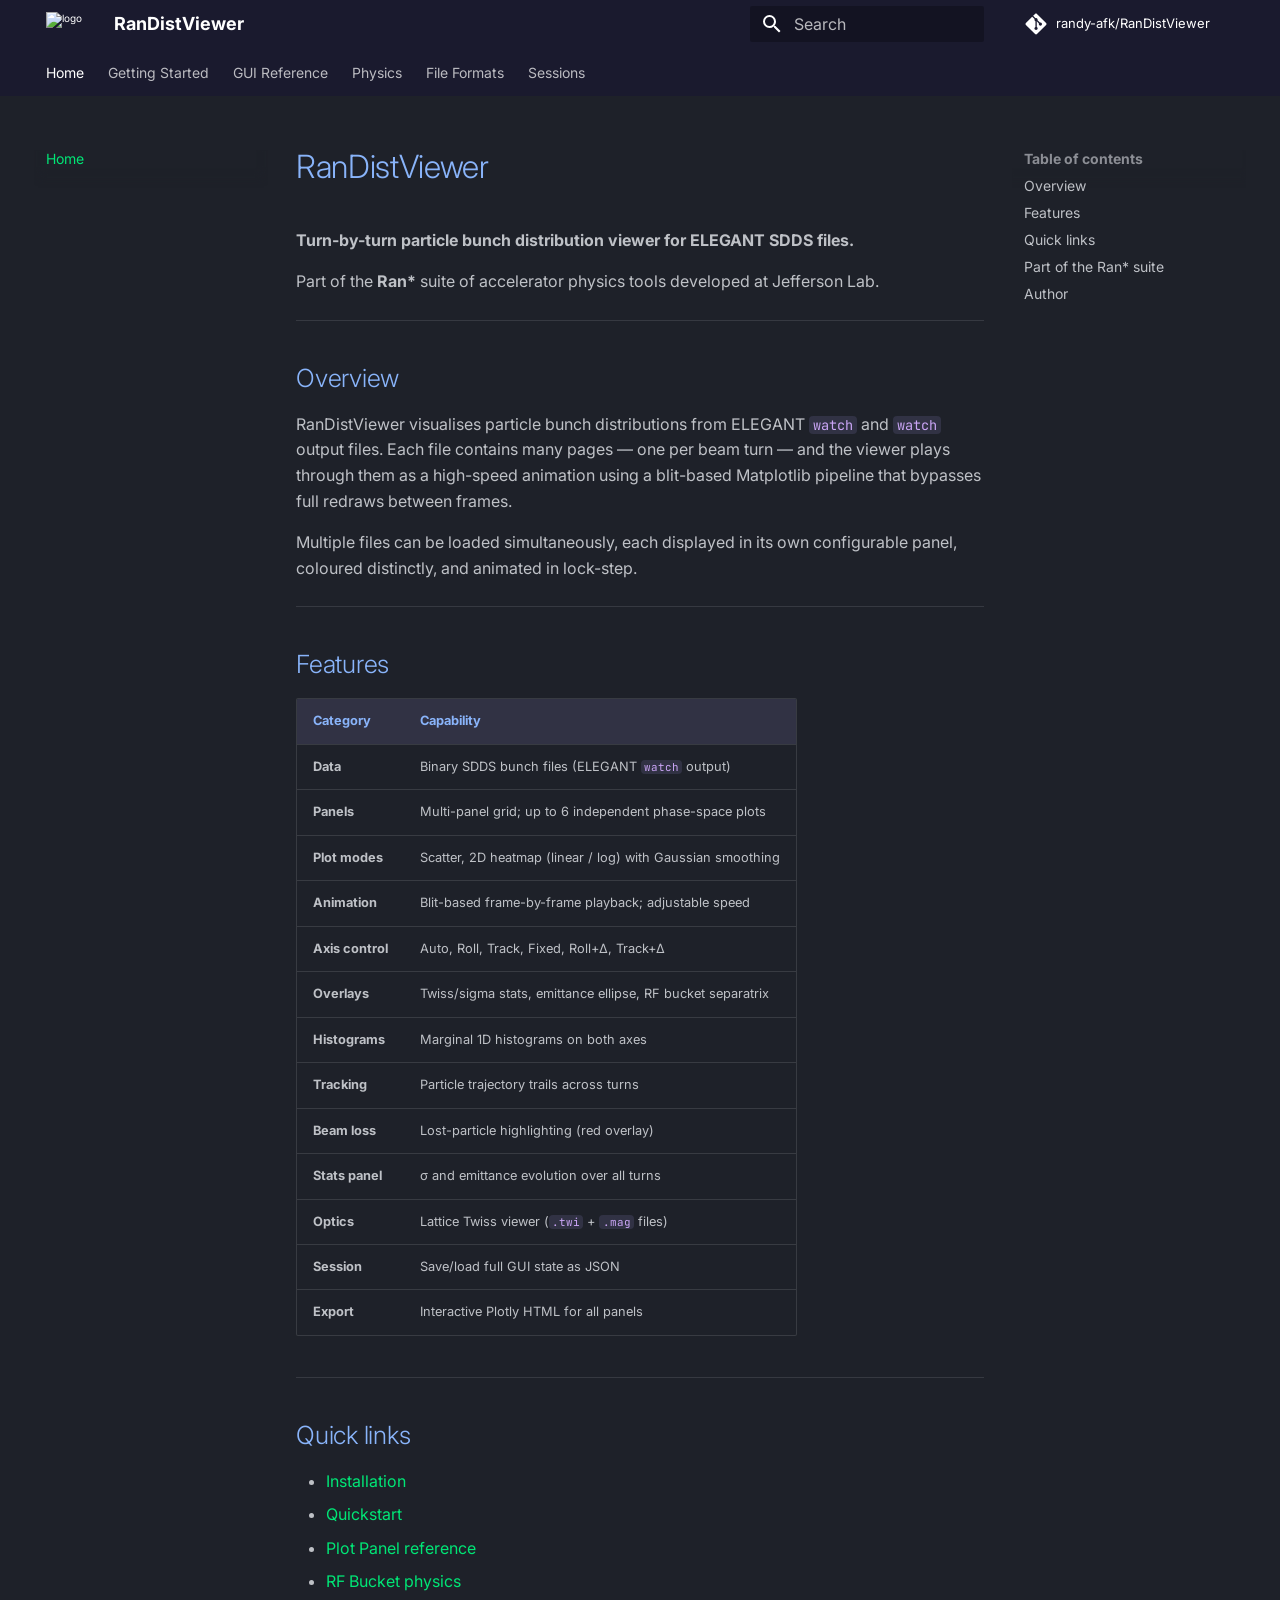
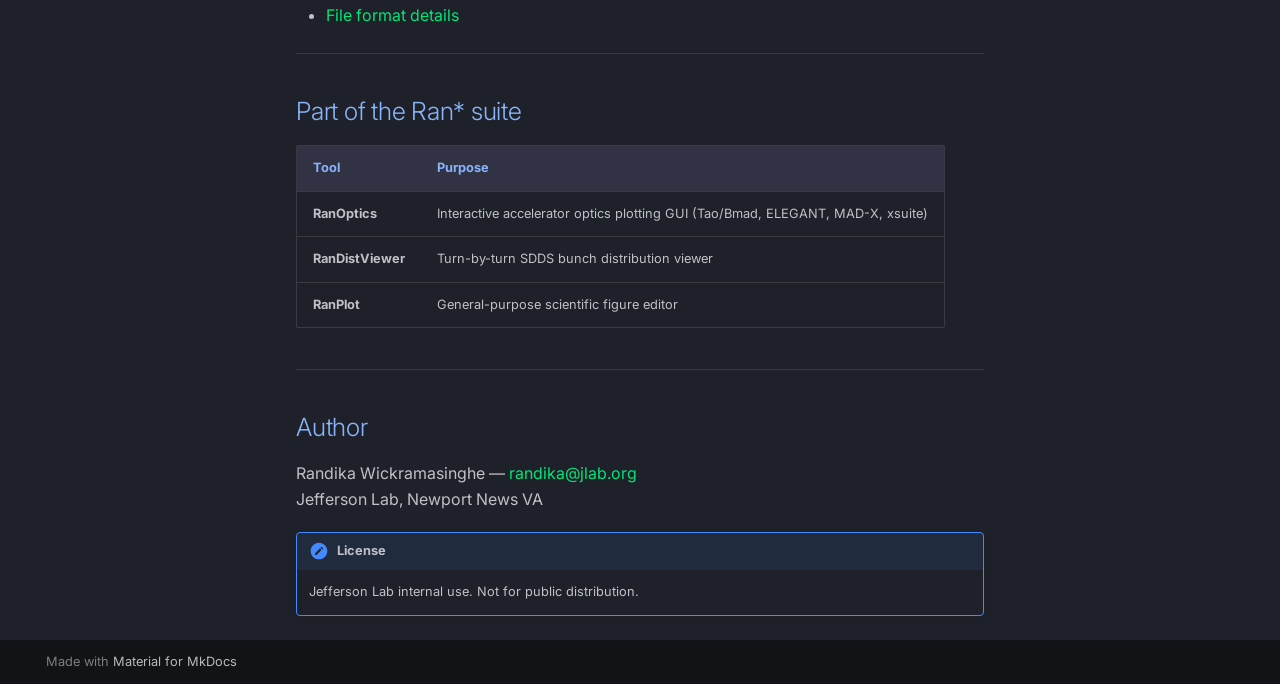
==== commit 11869064: "Deployed b1d5419 with MkDocs version: 1.6.1" ====
--- a/index.html
+++ b/index.html
@@ -1070,7 +1070,7 @@
 <hr />
 <h2 id="overview">Overview</h2>
 <p>RanDistViewer visualises particle bunch distributions from ELEGANT <code>watch</code> and
-<code>buncher</code> output files. Each file contains many pages — one per beam turn — and
+<code>watch</code> output files. Each file contains many pages — one per beam turn — and
 the viewer plays through them as a high-speed animation using a blit-based
 Matplotlib pipeline that bypasses full redraws between frames.</p>
 <p>Multiple files can be loaded simultaneously, each displayed in its own
@@ -1087,7 +1087,7 @@
 <tbody>
 <tr>
 <td><strong>Data</strong></td>
-<td>Binary SDDS bunch files (ELEGANT <code>watch</code>, <code>buncher</code>, etc.)</td>
+<td>Binary SDDS bunch files (ELEGANT <code>watch</code> output)</td>
 </tr>
 <tr>
 <td><strong>Panels</strong></td>
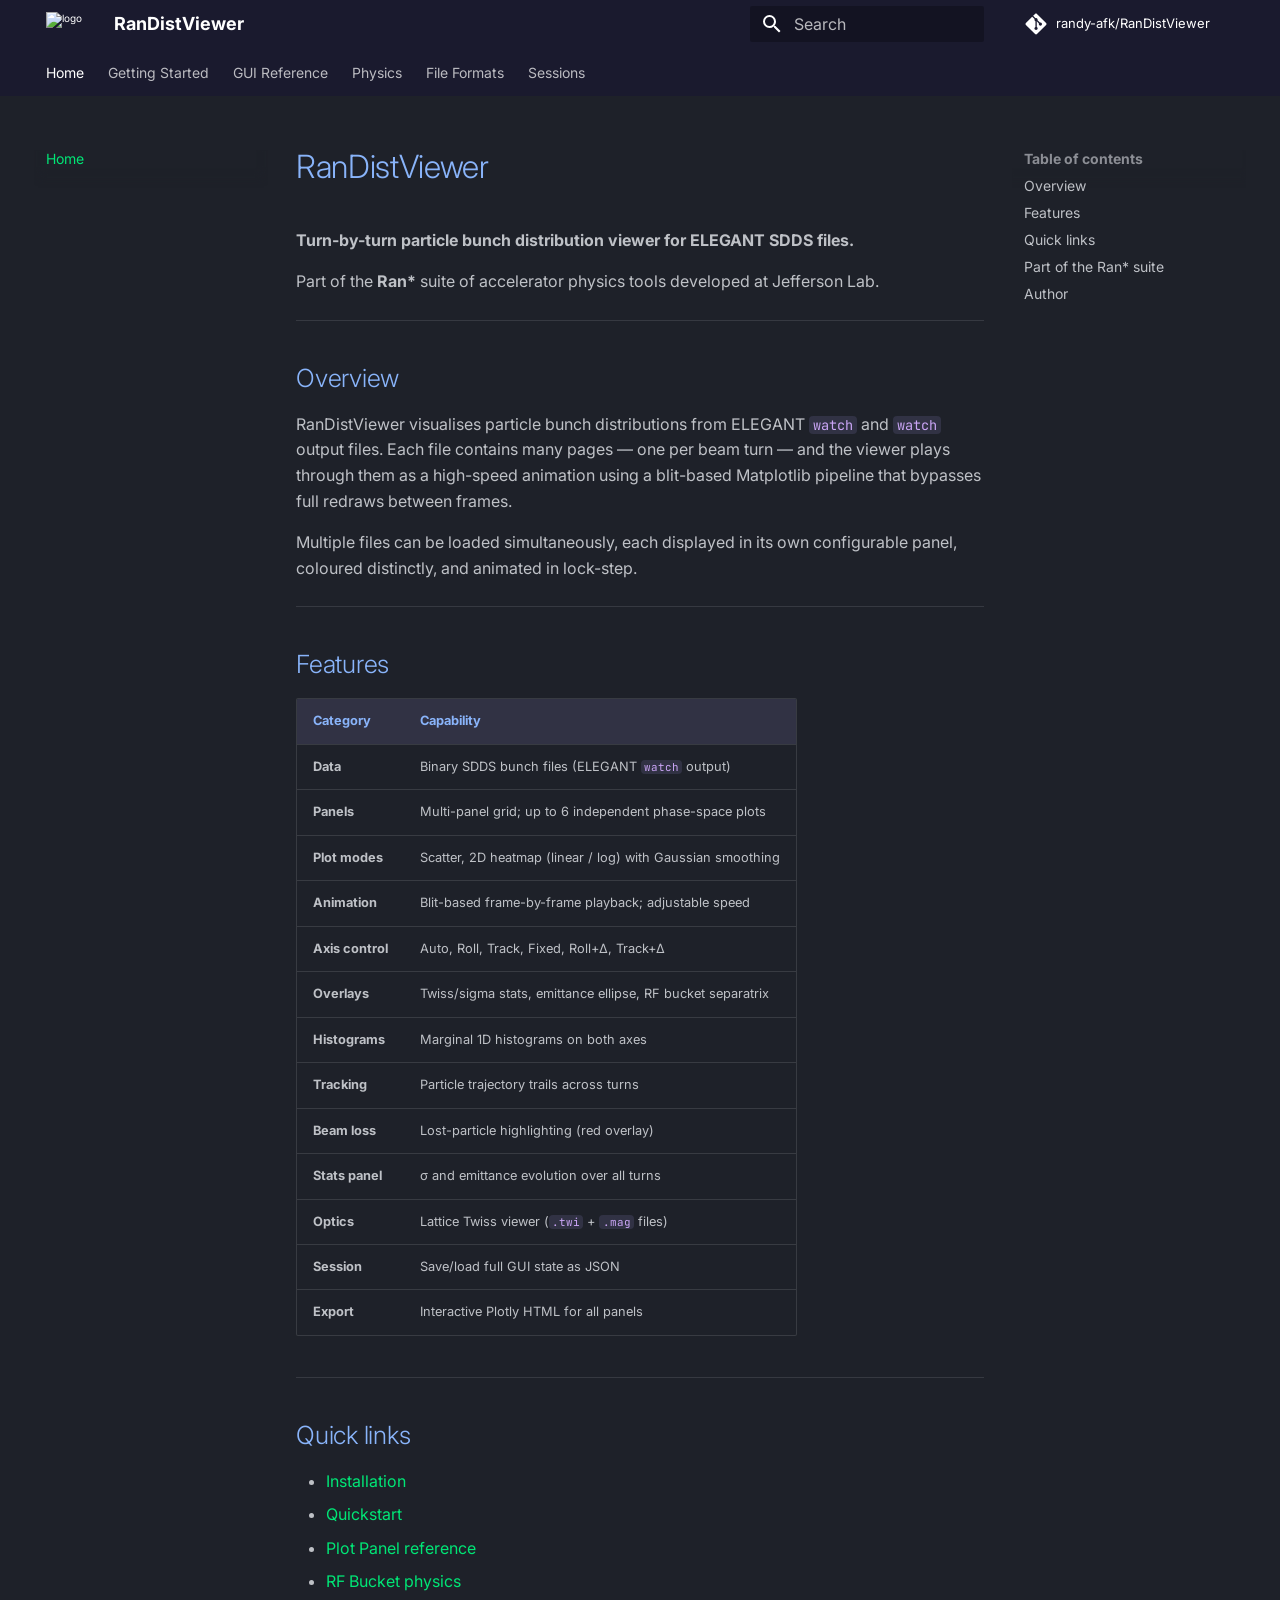
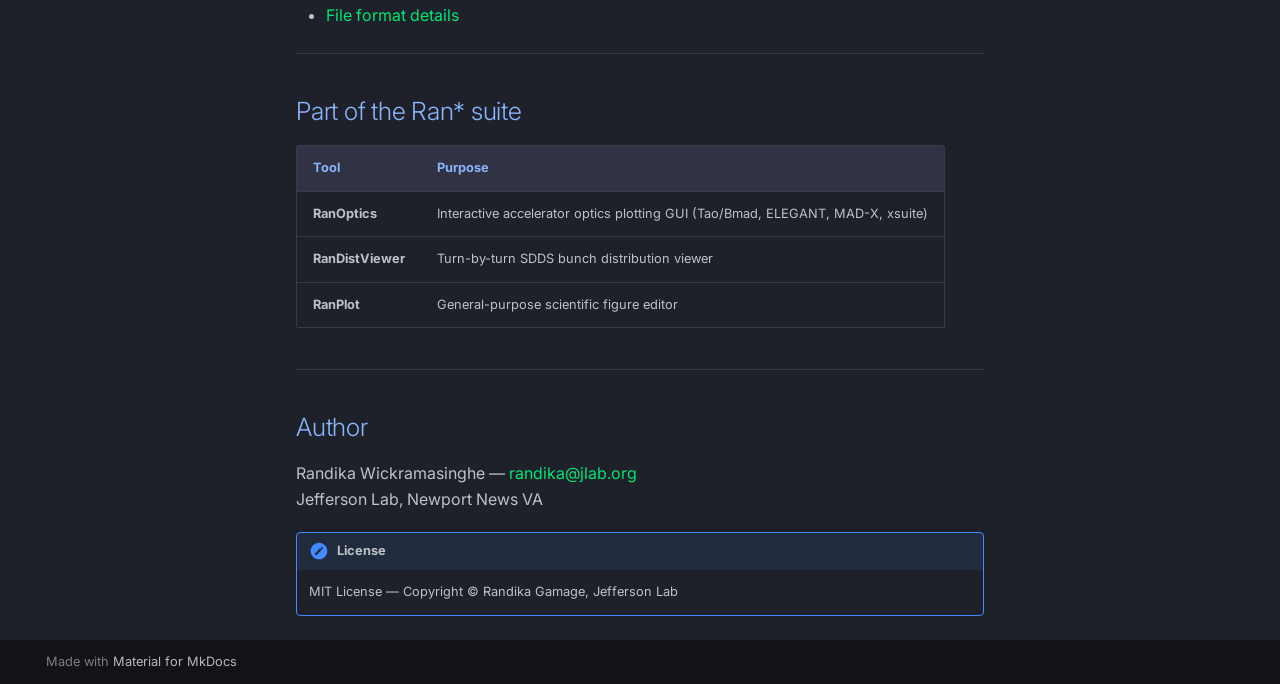
==== commit 347249eb: "Deployed e5346c9 with MkDocs version: 1.6.1" ====
--- a/index.html
+++ b/index.html
@@ -1178,7 +1178,7 @@
 Jefferson Lab, Newport News VA</p>
 <div class="admonition note">
 <p class="admonition-title">License</p>
-<p>Jefferson Lab internal use. Not for public distribution.</p>
+<p>MIT License — Copyright © Randika Gamage, Jefferson Lab</p>
 </div>
 
 
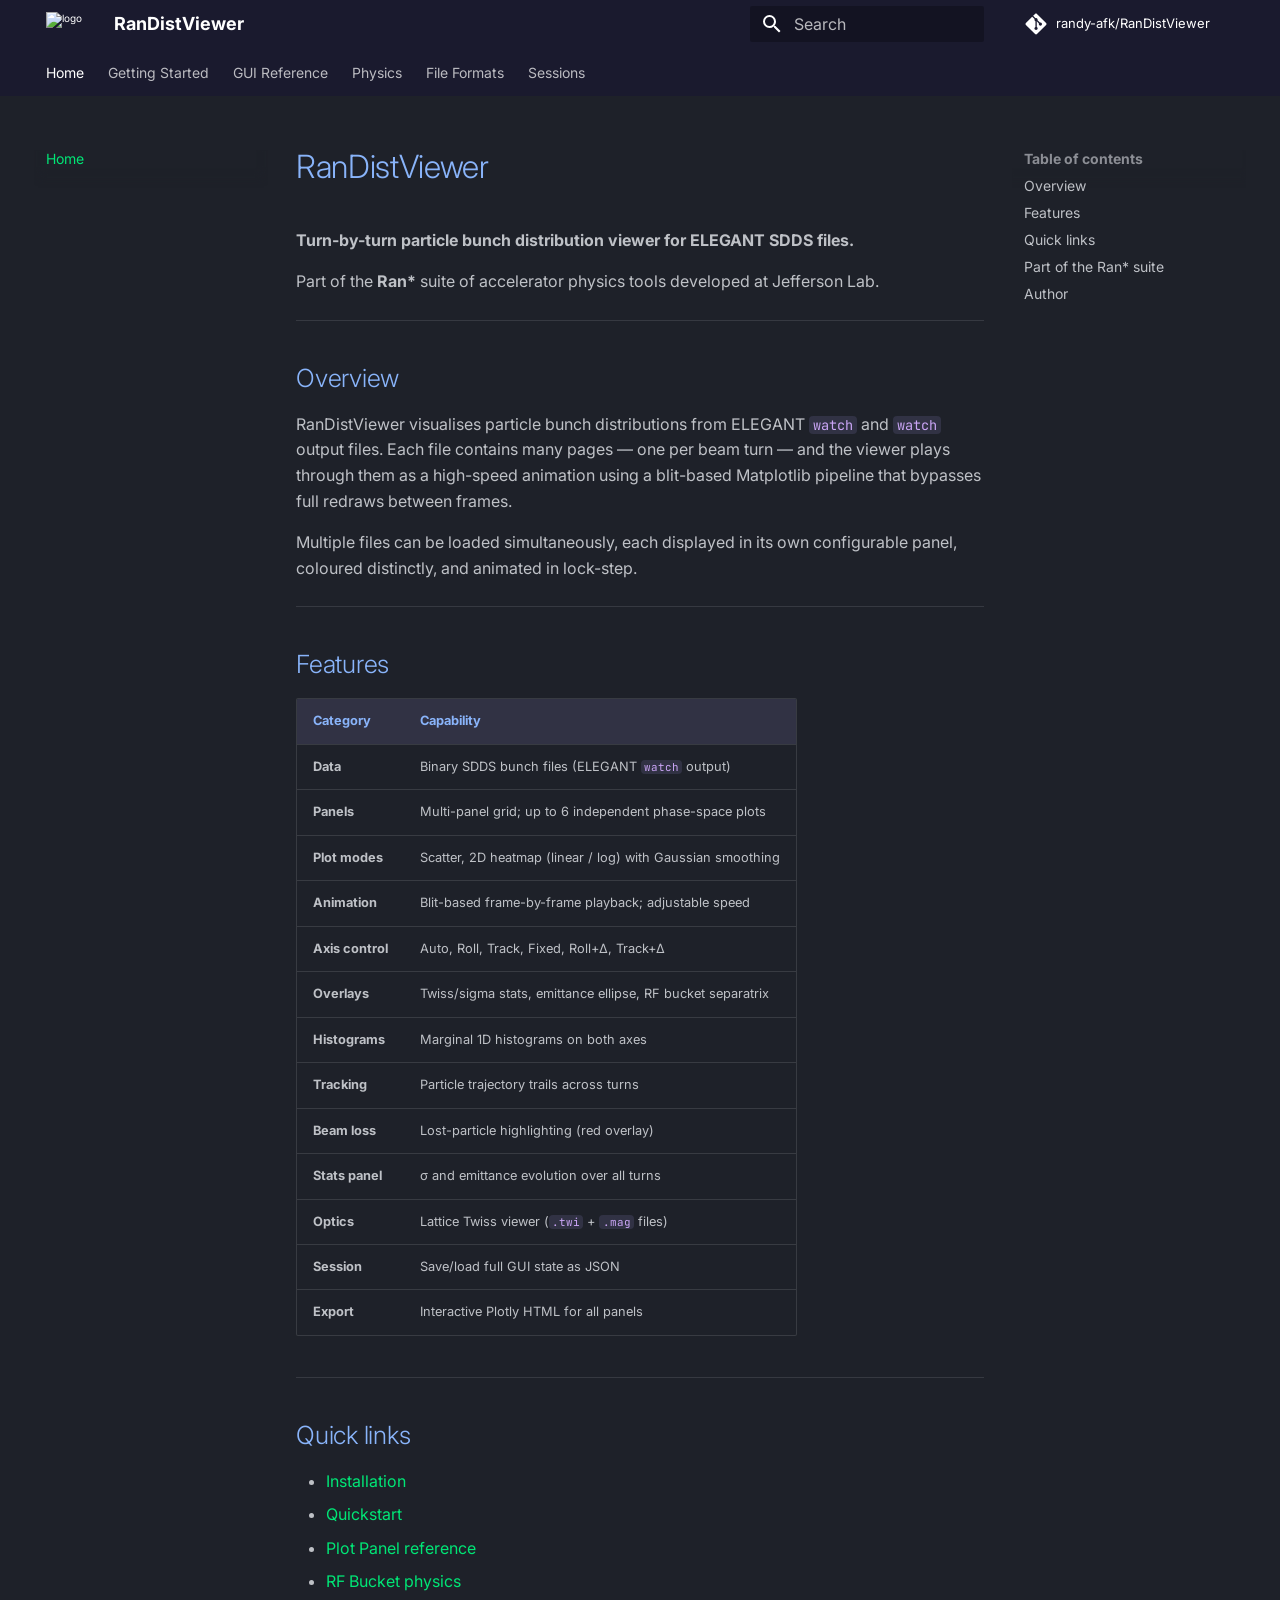
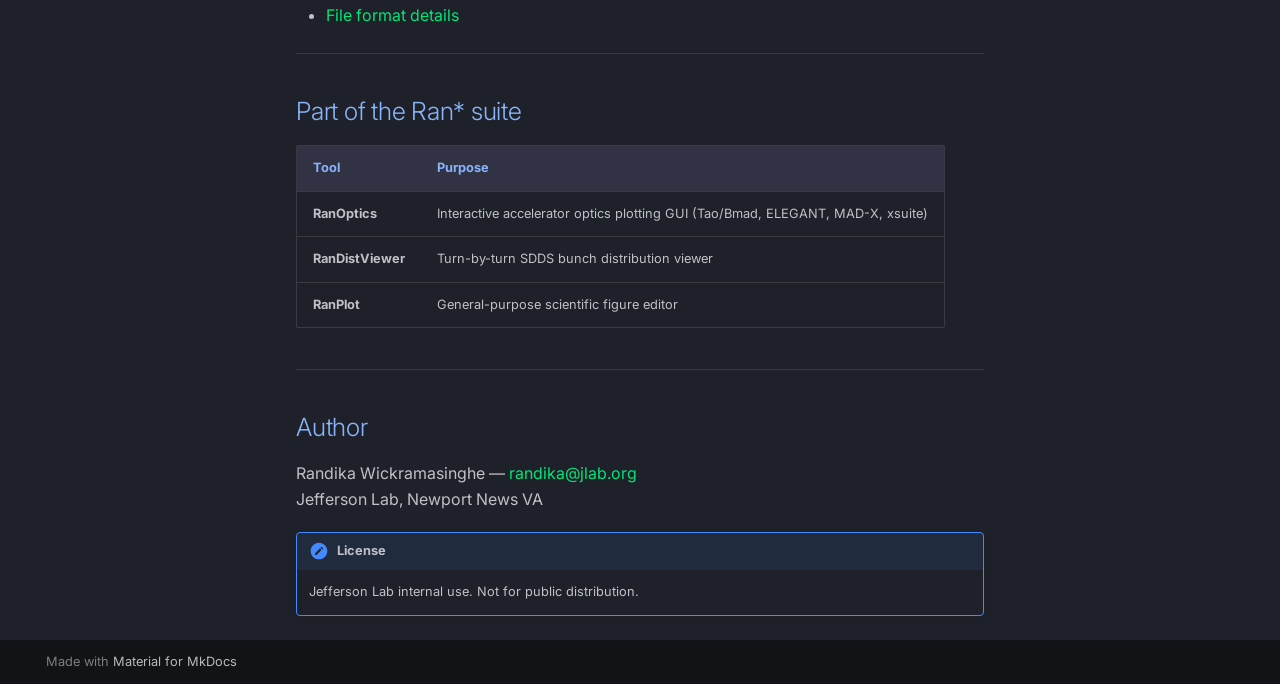
==== commit cd470c67: "Deployed 2f405bd with MkDocs version: 1.6.1" ====
--- a/index.html
+++ b/index.html
@@ -49,7 +49,7 @@
       
     
     
-      <link rel="stylesheet" href="stylesheets/extra.css">
+      <link rel="stylesheet" href="assets/stylesheets/extra.css">
     
     <script>__md_scope=new URL(".",location),__md_hash=e=>[...e].reduce(((e,_)=>(e<<5)-e+_.charCodeAt(0)),0),__md_get=(e,_=localStorage,t=__md_scope)=>JSON.parse(_.getItem(t.pathname+"."+e)),__md_set=(e,_,t=localStorage,a=__md_scope)=>{try{t.setItem(a.pathname+"."+e,JSON.stringify(_))}catch(e){}}</script>
     
@@ -1178,7 +1178,7 @@
 Jefferson Lab, Newport News VA</p>
 <div class="admonition note">
 <p class="admonition-title">License</p>
-<p>MIT License — Copyright © Randika Gamage, Jefferson Lab</p>
+<p>Jefferson Lab internal use. Not for public distribution.</p>
 </div>
 
 
--- a/assets/stylesheets/extra.css
+++ b/assets/stylesheets/extra.css
@@ -0,0 +1,41 @@
+[data-md-color-primary="custom"] {
+  --md-primary-fg-color:        #1a1a2e;
+  --md-primary-fg-color--light: #232340;
+  --md-primary-fg-color--dark:  #11111b;
+  --md-typeset-a-color:         #00e676;
+}
+
+/* Brand accent on headings */
+.md-typeset h1,
+.md-typeset h2 {
+  color: #89b4fa;
+}
+
+/* Inline code */
+.md-typeset code {
+  background-color: #313244;
+  color: #cba6f7;
+  border-radius: 4px;
+}
+
+/* Table header */
+.md-typeset table:not([class]) th {
+  background-color: #313244;
+  color: #89b4fa;
+}
+
+/* Nav active link */
+.md-nav__link--active {
+  color: #00e676 !important;
+}
+
+/* Admonition tip accent */
+.md-typeset .admonition.tip,
+.md-typeset details.tip {
+  border-color: #00e676;
+}
+.md-typeset .tip > .admonition-title,
+.md-typeset .tip > summary {
+  background-color: #00e67620;
+  border-color: #00e676;
+}
